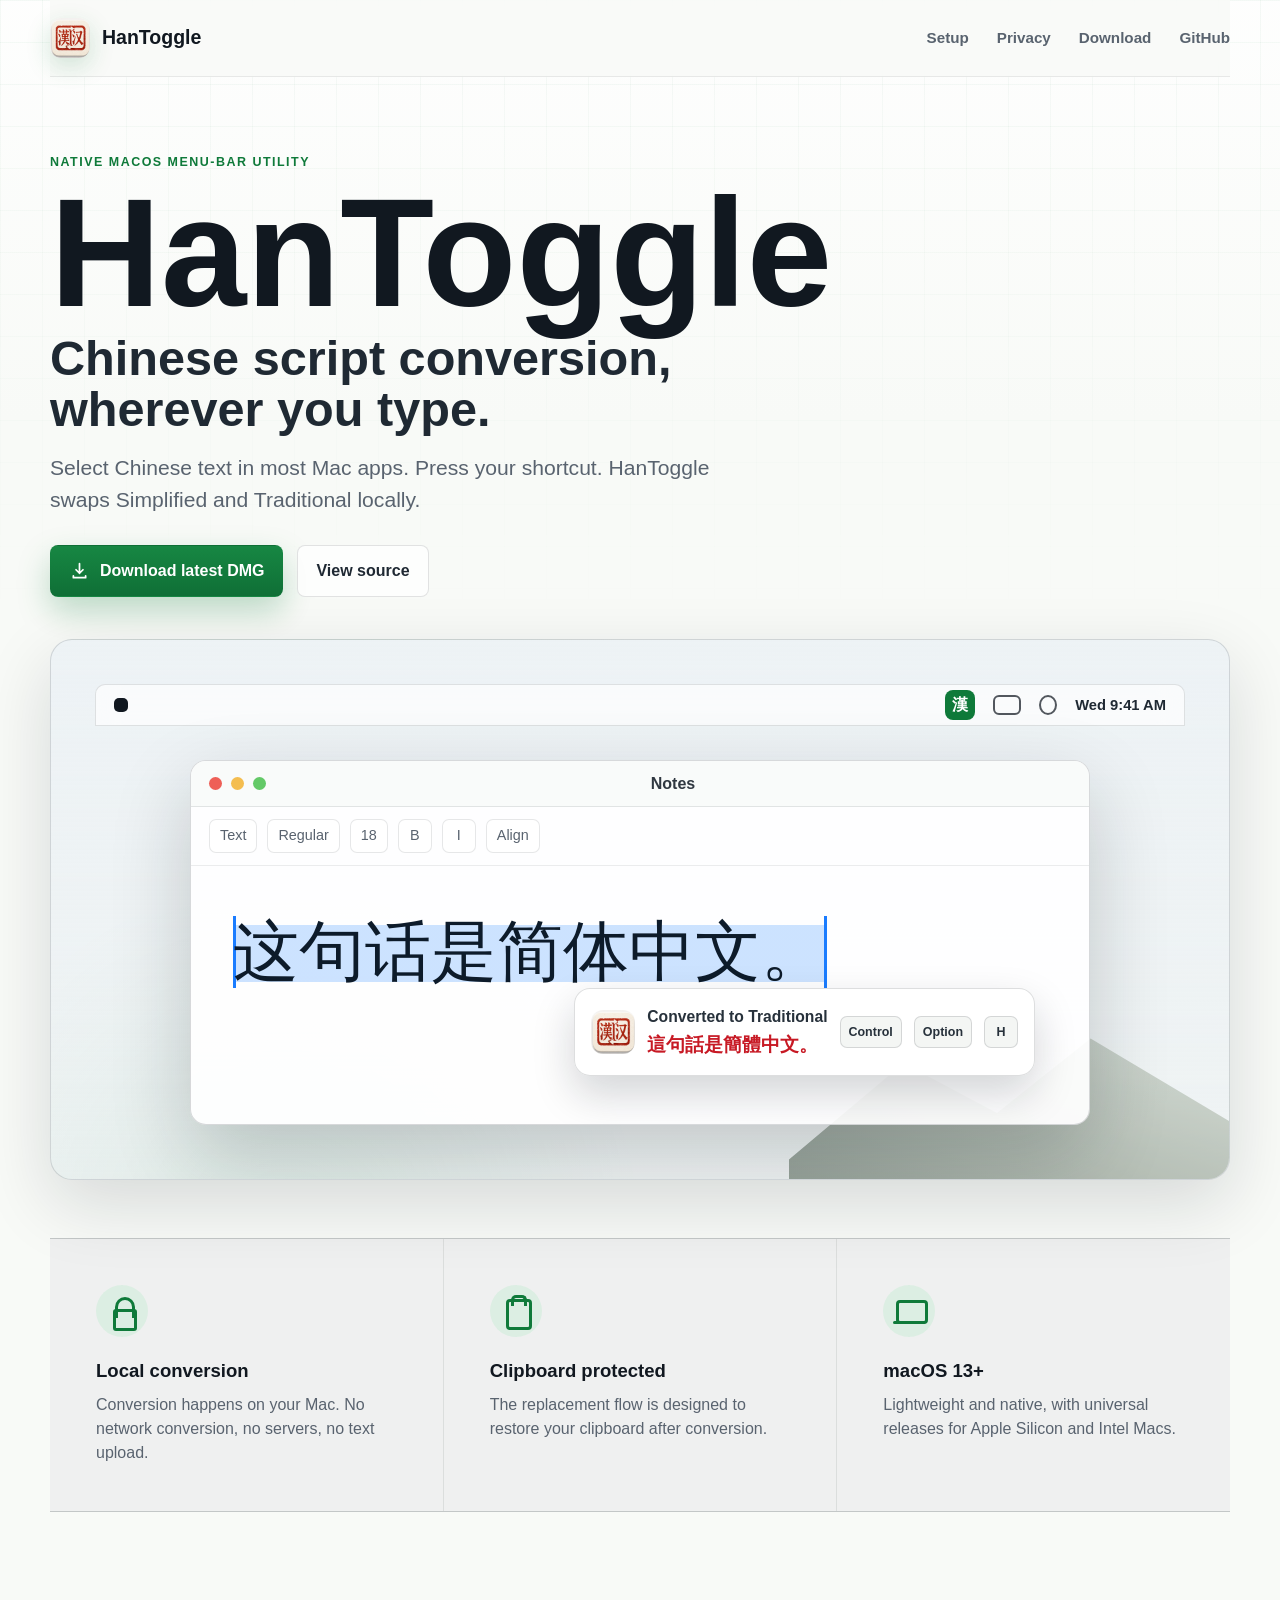
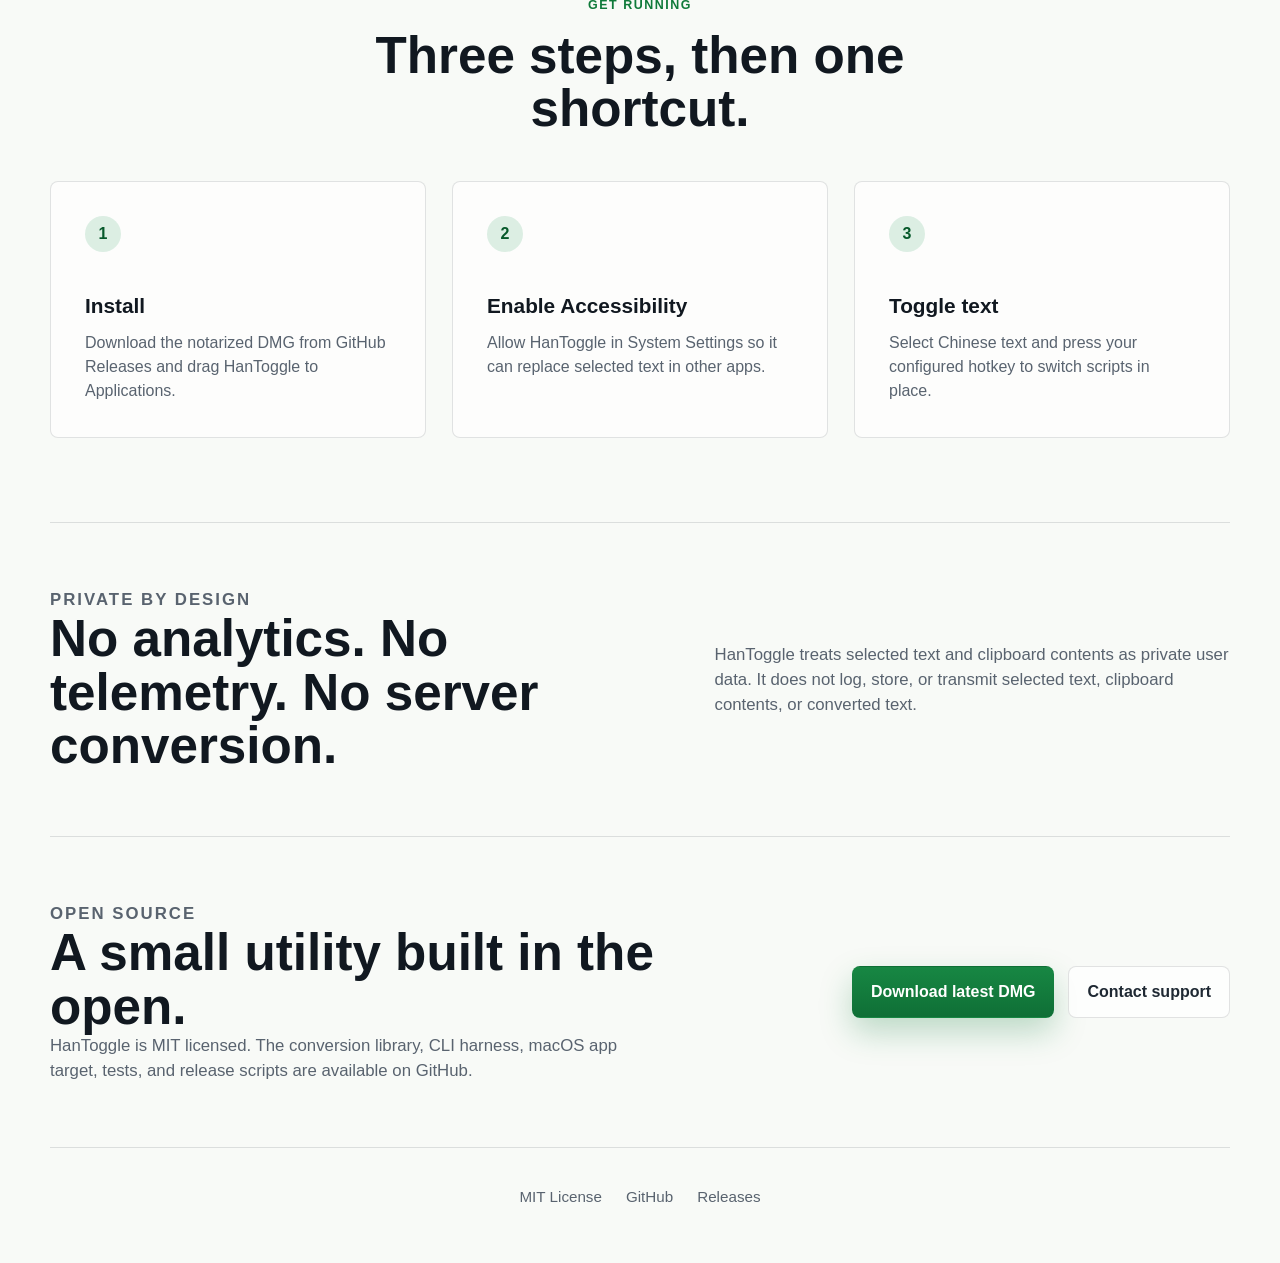
==== docs/index.html @ 2540a1e2 "docs: add public website" ====
<!doctype html>
<html lang="en">
  <head>
    <meta charset="utf-8">
    <meta name="viewport" content="width=device-width, initial-scale=1">
    <title>HanToggle - Chinese script conversion for macOS</title>
    <meta
      name="description"
      content="HanToggle is a lightweight macOS menu-bar utility for toggling selected Chinese text between Simplified and Traditional with a global hotkey."
    >
    <meta name="theme-color" content="#f8faf7">
    <meta property="og:title" content="HanToggle">
    <meta
      property="og:description"
      content="Select Chinese text in most Mac apps. Press one hotkey. Convert between Simplified and Traditional locally."
    >
    <meta property="og:type" content="website">
    <link rel="icon" href="assets/hantoggle-app-icon.png">
    <link rel="apple-touch-icon" href="assets/hantoggle-app-icon.png">
    <link rel="stylesheet" href="assets/site.css">
  </head>
  <body>
    <a class="skip-link" href="#main">Skip to content</a>

    <header class="site-header" aria-label="Primary navigation">
      <a class="brand" href="#top" aria-label="HanToggle home">
        <img src="assets/hantoggle-app-icon.png" alt="" width="40" height="40">
        <span>HanToggle</span>
      </a>
      <nav class="nav-links" aria-label="Site links">
        <a href="#setup">Setup</a>
        <a href="#privacy">Privacy</a>
        <a href="https://github.com/minorole/HanToggle/releases">Download</a>
        <a href="https://github.com/minorole/HanToggle">GitHub</a>
      </nav>
    </header>

    <main id="main">
      <section class="hero" id="top" aria-labelledby="hero-title">
        <div class="hero-copy">
          <p class="eyebrow">Native macOS menu-bar utility</p>
          <h1 id="hero-title">HanToggle</h1>
          <p class="lede">Chinese script conversion, wherever you type.</p>
          <p class="hero-text">
            Select Chinese text in most Mac apps. Press your shortcut. HanToggle swaps
            Simplified and Traditional locally.
          </p>
          <div class="actions" aria-label="Primary actions">
            <a class="button button-primary" href="https://github.com/minorole/HanToggle/releases">
              <span class="button-icon" aria-hidden="true">
                <svg viewBox="0 0 24 24" focusable="false">
                  <path d="M12 3v11m0 0 4-4m-4 4-4-4M5 17v2h14v-2"></path>
                </svg>
              </span>
              Download latest DMG
            </a>
            <a class="button button-secondary" href="https://github.com/minorole/HanToggle">
              View source
            </a>
          </div>
        </div>

        <div class="workflow-stage" aria-label="HanToggle workflow preview">
          <div class="mac-menu-bar" aria-hidden="true">
            <span class="apple-dot"></span>
            <span class="menu-spacer"></span>
            <span class="menu-icon app-glyph">漢</span>
            <span class="menu-icon"></span>
            <span class="menu-icon small"></span>
            <span class="menu-time">Wed 9:41 AM</span>
          </div>

          <div class="editor-window">
            <div class="window-chrome" aria-hidden="true">
              <span class="traffic red"></span>
              <span class="traffic yellow"></span>
              <span class="traffic green"></span>
              <span class="window-title">Notes</span>
            </div>
            <div class="toolbar" aria-hidden="true">
              <span>Text</span>
              <span>Regular</span>
              <span>18</span>
              <span class="toolbar-pill">B</span>
              <span class="toolbar-pill">I</span>
              <span class="toolbar-pill">Align</span>
            </div>
            <div class="document">
              <p class="selected-text"><span>这句话是简体中文。</span></p>
              <div class="conversion-popover" role="img" aria-label="Converted to Traditional Chinese">
                <img src="assets/hantoggle-app-icon.png" alt="" width="44" height="44">
                <div>
                  <p>Converted to Traditional</p>
                  <strong>這句話是簡體中文。</strong>
                </div>
                <kbd>Control</kbd><kbd>Option</kbd><kbd>H</kbd>
              </div>
            </div>
          </div>
        </div>
      </section>

      <section class="proof-strip" aria-label="Key benefits">
        <article>
          <span class="proof-icon lock" aria-hidden="true"></span>
          <h2>Local conversion</h2>
          <p>Conversion happens on your Mac. No network conversion, no servers, no text upload.</p>
        </article>
        <article>
          <span class="proof-icon clipboard" aria-hidden="true"></span>
          <h2>Clipboard protected</h2>
          <p>The replacement flow is designed to restore your clipboard after conversion.</p>
        </article>
        <article>
          <span class="proof-icon laptop" aria-hidden="true"></span>
          <h2>macOS 13+</h2>
          <p>Lightweight and native, with universal releases for Apple Silicon and Intel Macs.</p>
        </article>
      </section>

      <section class="setup-section" id="setup" aria-labelledby="setup-title">
        <div class="section-heading">
          <p class="eyebrow">Get running</p>
          <h2 id="setup-title">Three steps, then one shortcut.</h2>
        </div>
        <div class="setup-steps">
          <article>
            <span class="step-number">1</span>
            <h3>Install</h3>
            <p>Download the notarized DMG from GitHub Releases and drag HanToggle to Applications.</p>
          </article>
          <article>
            <span class="step-number">2</span>
            <h3>Enable Accessibility</h3>
            <p>Allow HanToggle in System Settings so it can replace selected text in other apps.</p>
          </article>
          <article>
            <span class="step-number">3</span>
            <h3>Toggle text</h3>
            <p>Select Chinese text and press your configured hotkey to switch scripts in place.</p>
          </article>
        </div>
      </section>

      <section class="privacy-section" id="privacy" aria-labelledby="privacy-title">
        <div>
          <p class="eyebrow">Private by design</p>
          <h2 id="privacy-title">No analytics. No telemetry. No server conversion.</h2>
        </div>
        <p>
          HanToggle treats selected text and clipboard contents as private user data. It does not log,
          store, or transmit selected text, clipboard contents, or converted text.
        </p>
      </section>

      <section class="download-section" aria-labelledby="download-title">
        <div>
          <p class="eyebrow">Open source</p>
          <h2 id="download-title">A small utility built in the open.</h2>
          <p>
            HanToggle is MIT licensed. The conversion library, CLI harness, macOS app target,
            tests, and release scripts are available on GitHub.
          </p>
        </div>
        <div class="download-actions">
          <a class="button button-primary" href="https://github.com/minorole/HanToggle/releases">
            Download latest DMG
          </a>
          <a class="button button-secondary" href="mailto:hi@minor-role.com">Contact support</a>
        </div>
      </section>
    </main>

    <footer class="site-footer">
      <span>MIT License</span>
      <a href="https://github.com/minorole/HanToggle">GitHub</a>
      <a href="https://github.com/minorole/HanToggle/releases">Releases</a>
    </footer>
  </body>
</html>
---- docs/assets/site.css ----
:root {
  color-scheme: light;
  --page: #f8faf7;
  --surface: #ffffff;
  --surface-soft: #edf3ee;
  --ink: #111820;
  --muted: #59636f;
  --faint: #d9e2dc;
  --green: #0f7a3a;
  --green-deep: #07592b;
  --green-soft: #dceee3;
  --red: #c71924;
  --blue-selection: #1a7cff;
  --shadow: 0 24px 70px rgba(17, 24, 32, 0.14);
  --line: rgba(17, 24, 32, 0.12);
  --radius-large: 22px;
  --radius: 8px;
  --max: 1180px;
}

* {
  box-sizing: border-box;
}

html {
  scroll-behavior: smooth;
}

body {
  min-width: 320px;
  margin: 0;
  background:
    linear-gradient(180deg, rgba(255, 255, 255, 0.82), rgba(248, 250, 247, 0.96) 420px),
    var(--page);
  color: var(--ink);
  font-family: "Avenir Next", "Helvetica Neue", Helvetica, sans-serif;
  line-height: 1.5;
  letter-spacing: 0;
}

body::before {
  position: fixed;
  inset: 0;
  z-index: -1;
  pointer-events: none;
  content: "";
  background-image:
    linear-gradient(rgba(15, 122, 58, 0.045) 1px, transparent 1px),
    linear-gradient(90deg, rgba(15, 122, 58, 0.04) 1px, transparent 1px);
  background-size: 42px 42px;
  mask-image: linear-gradient(180deg, black, transparent 70%);
}

img,
svg {
  display: block;
}

a {
  color: inherit;
  text-decoration: none;
}

a:hover {
  color: var(--green);
}

.skip-link {
  position: absolute;
  top: 12px;
  left: 12px;
  z-index: 20;
  transform: translateY(-160%);
  padding: 10px 14px;
  border-radius: var(--radius);
  background: var(--ink);
  color: white;
  font-weight: 700;
}

.skip-link:focus {
  transform: translateY(0);
}

.site-header {
  position: sticky;
  top: 0;
  z-index: 10;
  display: flex;
  align-items: center;
  justify-content: space-between;
  width: min(var(--max), calc(100% - 48px));
  margin: 0 auto;
  padding: 18px 0;
  background: rgba(248, 250, 247, 0.84);
  border-bottom: 1px solid rgba(17, 24, 32, 0.08);
  backdrop-filter: blur(18px);
}

.brand,
.nav-links,
.actions,
.download-actions {
  display: flex;
  align-items: center;
}

.brand {
  gap: 12px;
  font-size: 1.22rem;
  font-weight: 800;
}

.brand img {
  width: 40px;
  height: 40px;
  border-radius: 11px;
  box-shadow: 0 8px 24px rgba(15, 122, 58, 0.18);
}

.nav-links {
  gap: 28px;
  color: var(--muted);
  font-size: 0.95rem;
  font-weight: 650;
}

.hero,
.proof-strip,
.setup-section,
.privacy-section,
.download-section,
.site-footer {
  width: min(var(--max), calc(100% - 48px));
  margin: 0 auto;
}

.hero {
  display: grid;
  gap: 42px;
  padding: 76px 0 58px;
}

.hero-copy {
  max-width: 840px;
}

.eyebrow {
  margin: 0 0 14px;
  color: var(--green);
  font-size: 0.78rem;
  font-weight: 800;
  letter-spacing: 0.12em;
  text-transform: uppercase;
}

h1,
h2,
h3,
p {
  margin-top: 0;
}

h1 {
  max-width: 10ch;
  margin-bottom: 12px;
  font-size: clamp(4.4rem, 12vw, 9.6rem);
  line-height: 0.88;
  font-weight: 900;
  letter-spacing: 0;
}

.lede {
  max-width: 880px;
  margin-bottom: 16px;
  color: #1f2933;
  font-size: clamp(1.65rem, 3.8vw, 3.1rem);
  line-height: 1.06;
  font-weight: 800;
}

.hero-text {
  max-width: 680px;
  margin-bottom: 30px;
  color: var(--muted);
  font-size: clamp(1.05rem, 1.9vw, 1.32rem);
}

.actions {
  flex-wrap: wrap;
  gap: 14px;
}

.button {
  min-height: 52px;
  padding: 0 18px;
  border: 1px solid transparent;
  border-radius: var(--radius);
  font-weight: 800;
  display: inline-flex;
  align-items: center;
  justify-content: center;
  gap: 10px;
  transition: transform 160ms ease, box-shadow 160ms ease, border-color 160ms ease;
}

.button:hover {
  transform: translateY(-1px);
}

.button-primary {
  background: linear-gradient(180deg, #178743, #0f6f36);
  color: white;
  box-shadow: 0 14px 32px rgba(15, 122, 58, 0.26);
}

.button-primary:hover {
  color: white;
  box-shadow: 0 18px 40px rgba(15, 122, 58, 0.32);
}

.button-secondary {
  border-color: var(--line);
  background: rgba(255, 255, 255, 0.74);
  color: #1f2933;
}

.button-icon svg {
  width: 21px;
  height: 21px;
  stroke: currentColor;
  stroke-width: 2;
  fill: none;
  stroke-linecap: round;
  stroke-linejoin: round;
}

.workflow-stage {
  position: relative;
  overflow: hidden;
  min-height: 510px;
  padding: 44px;
  border: 1px solid rgba(17, 24, 32, 0.14);
  border-radius: var(--radius-large);
  background:
    linear-gradient(180deg, rgba(238, 243, 246, 0.88), rgba(248, 250, 247, 0.42)),
    radial-gradient(circle at 20% 110%, rgba(15, 122, 58, 0.14), transparent 32%),
    #e8eef1;
  box-shadow: var(--shadow);
}

.workflow-stage::after {
  position: absolute;
  right: -80px;
  bottom: -120px;
  width: 520px;
  height: 310px;
  content: "";
  background:
    linear-gradient(140deg, rgba(38, 66, 58, 0.18), transparent 58%),
    linear-gradient(18deg, #5b695f, #9ea99c 48%, #dee5dd);
  clip-path: polygon(0 55%, 22% 24%, 40% 40%, 58% 16%, 100% 58%, 100% 100%, 0 100%);
  opacity: 0.72;
}

.mac-menu-bar {
  position: relative;
  z-index: 1;
  display: flex;
  align-items: center;
  gap: 18px;
  height: 42px;
  padding: 0 18px;
  border: 1px solid rgba(17, 24, 32, 0.12);
  border-radius: 10px 10px 0 0;
  background: rgba(255, 255, 255, 0.68);
  backdrop-filter: blur(12px);
}

.apple-dot {
  width: 14px;
  height: 14px;
  border-radius: 5px;
  background: #111820;
}

.menu-spacer {
  flex: 1;
}

.menu-icon {
  width: 28px;
  height: 20px;
  border: 2px solid rgba(17, 24, 32, 0.72);
  border-radius: 6px;
}

.menu-icon.small {
  width: 18px;
  border-radius: 50%;
}

.app-glyph {
  display: grid;
  place-items: center;
  width: 30px;
  height: 30px;
  border: 0;
  border-radius: 8px;
  background: var(--green);
  color: white;
  font-family: "Songti SC", "PingFang TC", serif;
  font-size: 1rem;
  font-weight: 900;
}

.menu-time {
  color: #1f2933;
  font-size: 0.92rem;
  font-weight: 700;
}

.editor-window {
  position: relative;
  z-index: 2;
  width: min(88%, 900px);
  min-height: 360px;
  margin: 34px auto 10px;
  overflow: hidden;
  border: 1px solid rgba(17, 24, 32, 0.16);
  border-radius: 16px;
  background: rgba(255, 255, 255, 0.92);
  box-shadow: 0 30px 80px rgba(17, 24, 32, 0.2);
}

.window-chrome,
.toolbar {
  display: flex;
  align-items: center;
}

.window-chrome {
  gap: 9px;
  height: 46px;
  padding: 0 18px;
  border-bottom: 1px solid rgba(17, 24, 32, 0.1);
  background: rgba(249, 251, 250, 0.88);
}

.traffic {
  width: 13px;
  height: 13px;
  border-radius: 50%;
}

.red {
  background: #ee5f57;
}

.yellow {
  background: #f4bd4f;
}

.green {
  background: #63c967;
}

.window-title {
  margin-left: auto;
  margin-right: auto;
  color: #303841;
  font-weight: 750;
}

.toolbar {
  gap: 10px;
  padding: 12px 18px;
  border-bottom: 1px solid rgba(17, 24, 32, 0.08);
  color: var(--muted);
  font-size: 0.9rem;
}

.toolbar span {
  padding: 5px 10px;
  border: 1px solid rgba(17, 24, 32, 0.1);
  border-radius: 7px;
  background: rgba(255, 255, 255, 0.75);
}

.toolbar .toolbar-pill {
  min-width: 34px;
  text-align: center;
}

.document {
  position: relative;
  min-height: 258px;
  padding: 50px 42px 58px;
  font-family: "Songti SC", "PingFang SC", "PingFang TC", serif;
}

.selected-text {
  display: inline-block;
  margin: 0;
  color: #0d1b2a;
  font-size: clamp(2rem, 5.2vw, 4.1rem);
  line-height: 1.1;
}

.selected-text span {
  background: linear-gradient(transparent 12%, rgba(26, 124, 255, 0.22) 12%, rgba(26, 124, 255, 0.22) 92%, transparent 92%);
  box-shadow: inset 3px 0 0 var(--blue-selection), inset -3px 0 0 var(--blue-selection);
}

.conversion-popover {
  position: absolute;
  right: 54px;
  bottom: 48px;
  display: grid;
  grid-template-columns: auto 1fr auto auto auto;
  align-items: center;
  gap: 12px;
  max-width: calc(100% - 88px);
  padding: 16px;
  border: 1px solid rgba(17, 24, 32, 0.14);
  border-radius: 16px;
  background: rgba(255, 255, 255, 0.92);
  box-shadow: 0 18px 42px rgba(17, 24, 32, 0.18);
  font-family: "Avenir Next", "Helvetica Neue", Helvetica, sans-serif;
}

.conversion-popover img {
  border-radius: 12px;
}

.conversion-popover p {
  margin-bottom: 2px;
  color: #27313b;
  font-size: 0.98rem;
  font-weight: 700;
}

.conversion-popover strong {
  color: var(--red);
  font-family: "Songti SC", "PingFang TC", serif;
  font-size: 1.18rem;
  font-weight: 900;
}

kbd {
  min-width: 34px;
  padding: 6px 8px;
  border: 1px solid rgba(17, 24, 32, 0.14);
  border-radius: 7px;
  background: #f4f6f4;
  color: #27313b;
  font-family: inherit;
  font-size: 0.78rem;
  font-weight: 800;
  text-align: center;
}

.proof-strip {
  display: grid;
  grid-template-columns: repeat(3, minmax(0, 1fr));
  gap: 1px;
  overflow: hidden;
  border-top: 1px solid var(--line);
  border-bottom: 1px solid var(--line);
  background: var(--line);
}

.proof-strip article {
  padding: 46px;
  background: rgba(255, 255, 255, 0.54);
}

.proof-icon {
  position: relative;
  display: block;
  width: 52px;
  height: 52px;
  margin-bottom: 20px;
  border-radius: 50%;
  background: var(--green-soft);
}

.proof-icon::before,
.proof-icon::after {
  position: absolute;
  content: "";
}

.proof-icon.lock::before {
  left: 17px;
  top: 24px;
  width: 18px;
  height: 16px;
  border: 3px solid var(--green);
  border-radius: 3px;
}

.proof-icon.lock::after {
  left: 19px;
  top: 12px;
  width: 14px;
  height: 18px;
  border: 3px solid var(--green);
  border-bottom: 0;
  border-radius: 12px 12px 0 0;
}

.proof-icon.clipboard::before {
  left: 16px;
  top: 14px;
  width: 20px;
  height: 25px;
  border: 3px solid var(--green);
  border-radius: 4px;
}

.proof-icon.clipboard::after {
  left: 21px;
  top: 10px;
  width: 10px;
  height: 8px;
  border: 3px solid var(--green);
  border-bottom: 0;
  border-radius: 5px 5px 0 0;
}

.proof-icon.laptop::before {
  left: 13px;
  top: 15px;
  width: 26px;
  height: 18px;
  border: 3px solid var(--green);
  border-radius: 4px;
}

.proof-icon.laptop::after {
  left: 10px;
  top: 36px;
  width: 32px;
  height: 3px;
  background: var(--green);
  border-radius: 999px;
}

.proof-strip h2 {
  margin-bottom: 8px;
  font-size: 1.16rem;
}

.proof-strip p {
  margin-bottom: 0;
  color: var(--muted);
}

.setup-section {
  padding: 84px 0;
}

.section-heading {
  max-width: 620px;
  margin: 0 auto 46px;
  text-align: center;
}

.section-heading h2,
.privacy-section h2,
.download-section h2 {
  margin-bottom: 0;
  font-size: clamp(2rem, 4vw, 3.4rem);
  line-height: 1.04;
  letter-spacing: 0;
}

.setup-steps {
  display: grid;
  grid-template-columns: repeat(3, minmax(0, 1fr));
  gap: 26px;
}

.setup-steps article {
  min-height: 250px;
  padding: 34px;
  border: 1px solid var(--line);
  border-radius: var(--radius);
  background: rgba(255, 255, 255, 0.64);
}

.step-number {
  display: grid;
  place-items: center;
  width: 36px;
  height: 36px;
  margin-bottom: 38px;
  border-radius: 50%;
  background: var(--green-soft);
  color: var(--green-deep);
  font-weight: 900;
}

.setup-steps h3 {
  margin-bottom: 10px;
  font-size: 1.3rem;
}

.setup-steps p {
  margin-bottom: 0;
  color: var(--muted);
}

.privacy-section,
.download-section {
  display: grid;
  grid-template-columns: minmax(0, 0.9fr) minmax(280px, 0.75fr);
  gap: 46px;
  align-items: center;
  padding: 64px 0;
  border-top: 1px solid var(--line);
}

.privacy-section p,
.download-section p {
  margin-bottom: 0;
  color: var(--muted);
  font-size: 1.05rem;
}

.download-actions {
  justify-content: flex-end;
  flex-wrap: wrap;
  gap: 14px;
}

.site-footer {
  display: flex;
  align-items: center;
  justify-content: center;
  gap: 24px;
  padding: 38px 0 54px;
  border-top: 1px solid var(--line);
  color: var(--muted);
  font-size: 0.95rem;
}

@media (max-width: 920px) {
  .nav-links {
    gap: 16px;
  }

  .workflow-stage {
    padding: 28px;
  }

  .editor-window {
    width: 100%;
  }

  .proof-strip,
  .setup-steps,
  .privacy-section,
  .download-section {
    grid-template-columns: 1fr;
  }

  .proof-strip article {
    padding: 34px;
  }

  .privacy-section,
  .download-section {
    gap: 24px;
  }

  .download-actions {
    justify-content: flex-start;
  }
}

@media (max-width: 680px) {
  .site-header,
  .hero,
  .proof-strip,
  .setup-section,
  .privacy-section,
  .download-section,
  .site-footer {
    width: min(var(--max), calc(100% - 28px));
  }

  .site-header {
    position: static;
    align-items: flex-start;
    gap: 16px;
  }

  .nav-links {
    display: grid;
    grid-template-columns: repeat(2, auto);
    justify-content: end;
    row-gap: 8px;
    font-size: 0.88rem;
  }

  .hero {
    gap: 32px;
    padding: 42px 0 38px;
  }

  h1 {
    font-size: clamp(3.2rem, 16vw, 4.35rem);
  }

  .button {
    width: 100%;
  }

  .workflow-stage {
    min-height: auto;
    padding: 14px;
    border-radius: 16px;
  }

  .mac-menu-bar {
    gap: 9px;
    height: 36px;
    padding: 0 10px;
  }

  .menu-time {
    display: none;
  }

  .menu-icon {
    width: 22px;
    height: 17px;
  }

  .app-glyph {
    width: 28px;
    height: 28px;
  }

  .editor-window {
    margin-top: 18px;
    min-height: 330px;
    border-radius: 12px;
  }

  .toolbar {
    overflow: hidden;
    white-space: nowrap;
  }

  .toolbar span:nth-child(n+4) {
    display: none;
  }

  .document {
    min-height: 240px;
    padding: 34px 20px 124px;
  }

  .selected-text {
    font-size: clamp(1.55rem, 7.8vw, 2.4rem);
  }

  .conversion-popover {
    right: 16px;
    bottom: 20px;
    left: 16px;
    grid-template-columns: auto 1fr;
    max-width: none;
  }

  .conversion-popover kbd {
    display: none;
  }

  .proof-strip article,
  .setup-steps article {
    padding: 28px;
  }

  .setup-section {
    padding: 56px 0;
  }

  .privacy-section,
  .download-section {
    padding: 46px 0;
  }

  .site-footer {
    flex-wrap: wrap;
    justify-content: flex-start;
  }
}

@media (prefers-reduced-motion: reduce) {
  *,
  *::before,
  *::after {
    scroll-behavior: auto !important;
    transition: none !important;
  }
}
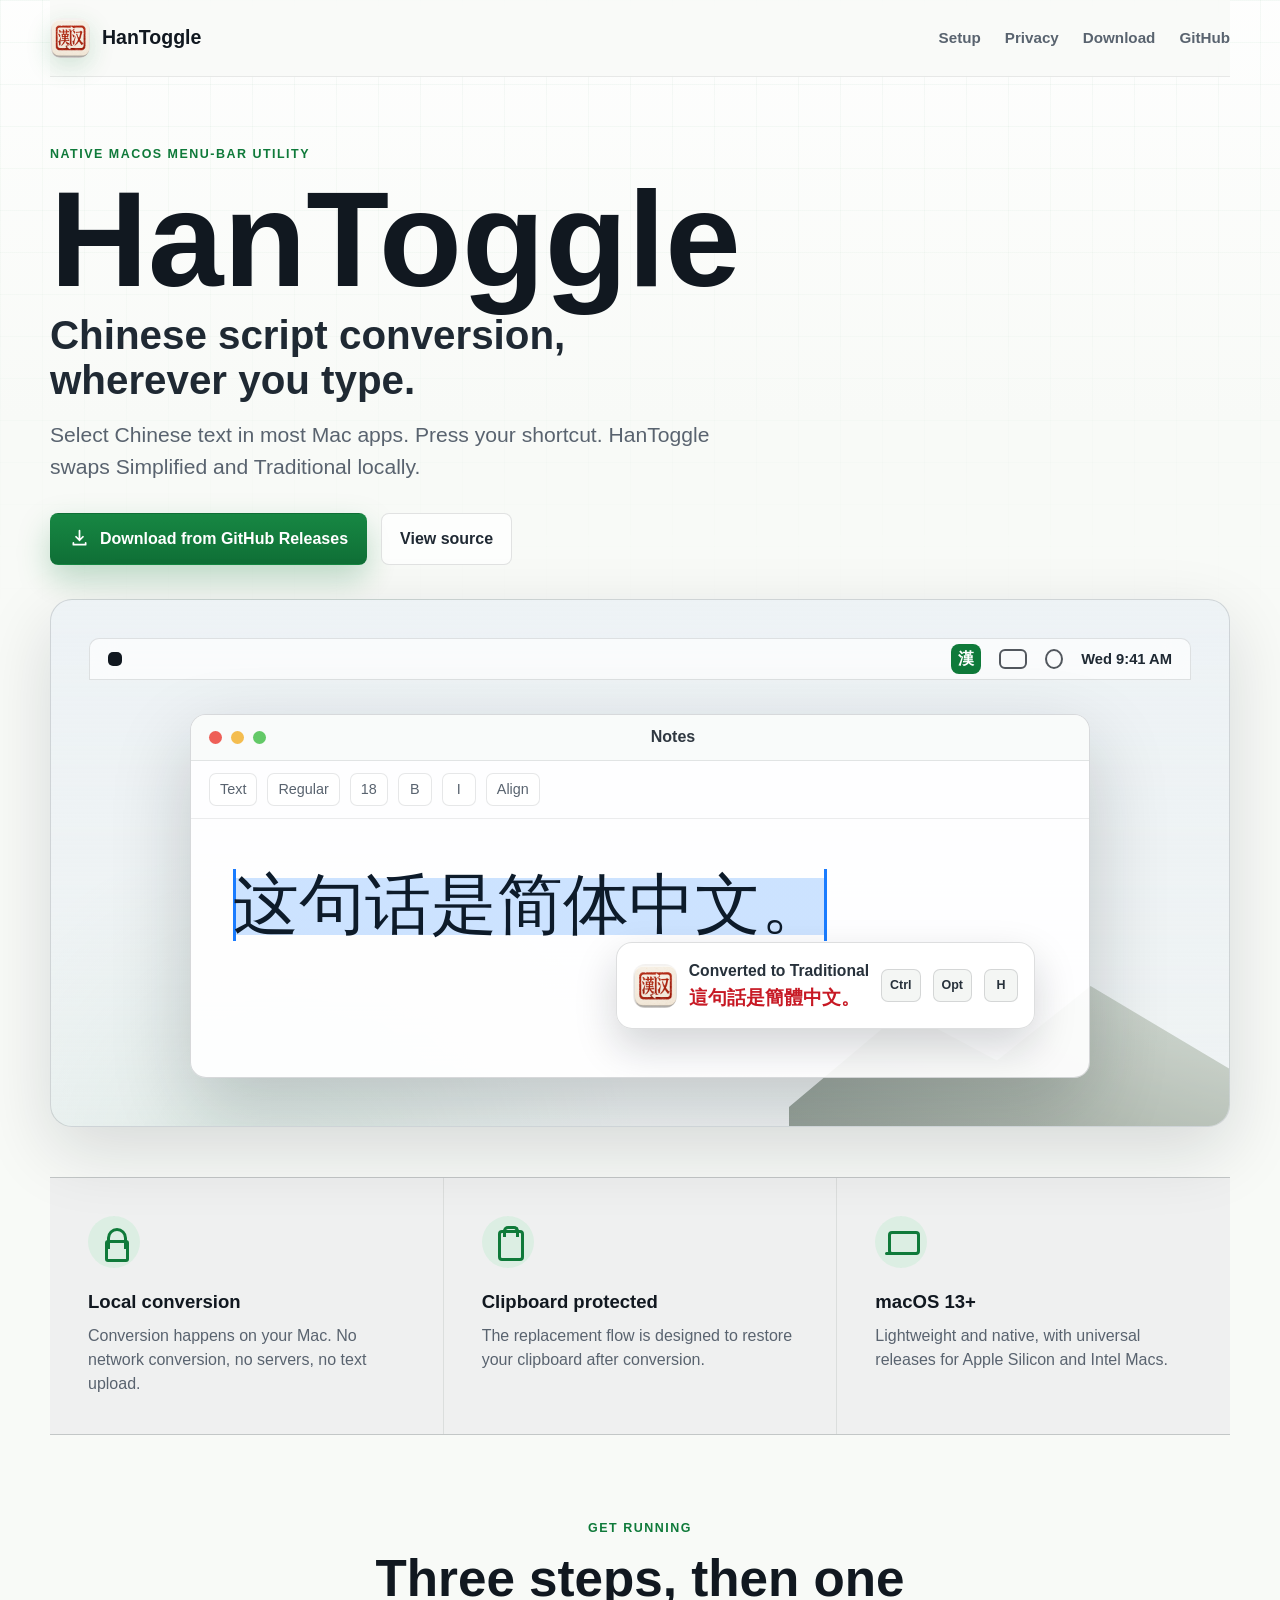
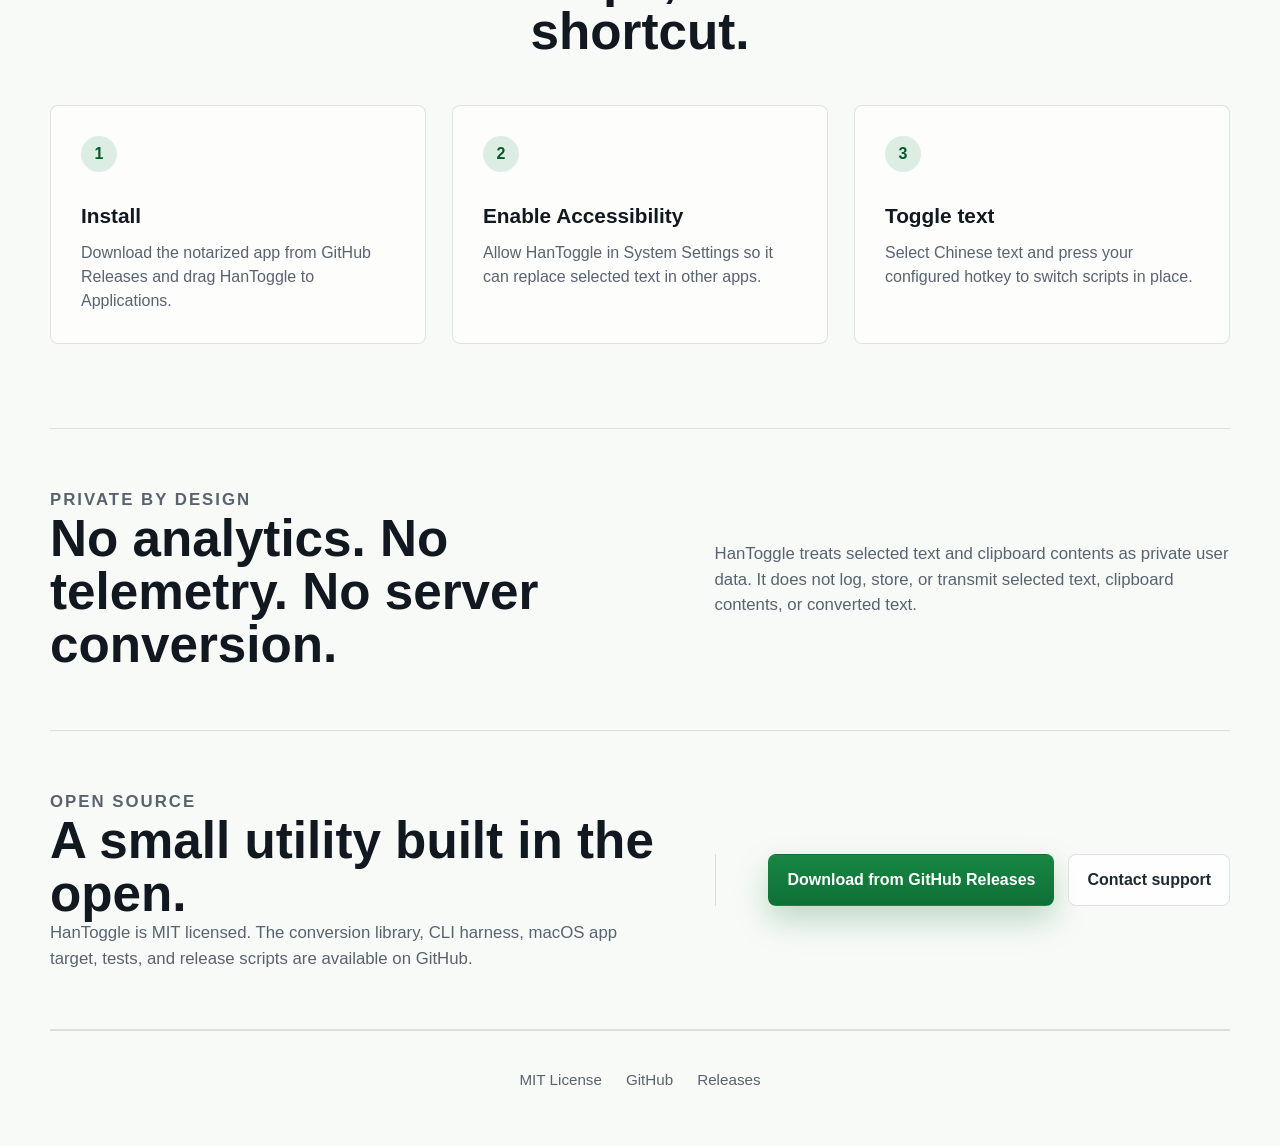
==== commit f8e80d8d: "docs: refine website responsive layout" ====
--- a/docs/index.html
+++ b/docs/index.html
@@ -52,7 +52,7 @@
                   <path d="M12 3v11m0 0 4-4m-4 4-4-4M5 17v2h14v-2"></path>
                 </svg>
               </span>
-              Download latest DMG
+              Download from GitHub Releases
             </a>
             <a class="button button-secondary" href="https://github.com/minorole/HanToggle">
               View source
@@ -93,7 +93,7 @@
                   <p>Converted to Traditional</p>
                   <strong>這句話是簡體中文。</strong>
                 </div>
-                <kbd>Control</kbd><kbd>Option</kbd><kbd>H</kbd>
+                <kbd>Ctrl</kbd><kbd>Opt</kbd><kbd>H</kbd>
               </div>
             </div>
           </div>
@@ -127,7 +127,7 @@
           <article>
             <span class="step-number">1</span>
             <h3>Install</h3>
-            <p>Download the notarized DMG from GitHub Releases and drag HanToggle to Applications.</p>
+            <p>Download the notarized app from GitHub Releases and drag HanToggle to Applications.</p>
           </article>
           <article>
             <span class="step-number">2</span>
@@ -164,7 +164,7 @@
         </div>
         <div class="download-actions">
           <a class="button button-primary" href="https://github.com/minorole/HanToggle/releases">
-            Download latest DMG
+            Download from GitHub Releases
           </a>
           <a class="button button-secondary" href="mailto:hi@minor-role.com">Contact support</a>
         </div>
--- a/docs/assets/site.css
+++ b/docs/assets/site.css
@@ -119,10 +119,11 @@
 }
 
 .nav-links {
-  gap: 28px;
+  gap: 24px;
   color: var(--muted);
   font-size: 0.95rem;
   font-weight: 650;
+  white-space: nowrap;
 }
 
 .hero,
@@ -137,12 +138,12 @@
 
 .hero {
   display: grid;
-  gap: 42px;
-  padding: 76px 0 58px;
+  gap: 34px;
+  padding: 68px 0 50px;
 }
 
 .hero-copy {
-  max-width: 840px;
+  max-width: 820px;
 }
 
 .eyebrow {
@@ -164,19 +165,20 @@
 h1 {
   max-width: 10ch;
   margin-bottom: 12px;
-  font-size: clamp(4.4rem, 12vw, 9.6rem);
-  line-height: 0.88;
-  font-weight: 900;
+  font-size: clamp(4rem, 10.6vw, 8.9rem);
+  line-height: 0.91;
+  font-weight: 850;
   letter-spacing: 0;
 }
 
 .lede {
-  max-width: 880px;
+  max-width: 760px;
   margin-bottom: 16px;
   color: #1f2933;
-  font-size: clamp(1.65rem, 3.8vw, 3.1rem);
-  line-height: 1.06;
-  font-weight: 800;
+  font-size: clamp(1.55rem, 3.15vw, 2.7rem);
+  line-height: 1.12;
+  font-weight: 760;
+  text-wrap: balance;
 }
 
 .hero-text {
@@ -238,8 +240,8 @@
 .workflow-stage {
   position: relative;
   overflow: hidden;
-  min-height: 510px;
-  padding: 44px;
+  min-height: 470px;
+  padding: 38px;
   border: 1px solid rgba(17, 24, 32, 0.14);
   border-radius: var(--radius-large);
   background:
@@ -324,7 +326,7 @@
   position: relative;
   z-index: 2;
   width: min(88%, 900px);
-  min-height: 360px;
+  min-height: 340px;
   margin: 34px auto 10px;
   overflow: hidden;
   border: 1px solid rgba(17, 24, 32, 0.16);
@@ -471,7 +473,7 @@
 }
 
 .proof-strip article {
-  padding: 46px;
+  padding: 38px;
   background: rgba(255, 255, 255, 0.54);
 }
 
@@ -583,8 +585,8 @@
 }
 
 .setup-steps article {
-  min-height: 250px;
-  padding: 34px;
+  min-height: 210px;
+  padding: 30px;
   border: 1px solid var(--line);
   border-radius: var(--radius);
   background: rgba(255, 255, 255, 0.64);
@@ -595,7 +597,7 @@
   place-items: center;
   width: 36px;
   height: 36px;
-  margin-bottom: 38px;
+  margin-bottom: 28px;
   border-radius: 50%;
   background: var(--green-soft);
   color: var(--green-deep);
@@ -618,8 +620,12 @@
   grid-template-columns: minmax(0, 0.9fr) minmax(280px, 0.75fr);
   gap: 46px;
   align-items: center;
-  padding: 64px 0;
+  padding: 58px 0;
   border-top: 1px solid var(--line);
+}
+
+.download-section {
+  border-bottom: 1px solid var(--line);
 }
 
 .privacy-section p,
@@ -630,6 +636,8 @@
 }
 
 .download-actions {
+  padding-left: 34px;
+  border-left: 1px solid var(--line);
   justify-content: flex-end;
   flex-wrap: wrap;
   gap: 14px;
@@ -647,27 +655,75 @@
 }
 
 @media (max-width: 920px) {
+  .site-header {
+    width: min(var(--max), calc(100% - 28px));
+  }
+
   .nav-links {
-    gap: 16px;
+    gap: 14px;
+    font-size: 0.88rem;
+  }
+
+  .hero {
+    gap: 28px;
+    padding: 52px 0 38px;
+  }
+
+  h1 {
+    font-size: clamp(3.8rem, 10.4vw, 6rem);
+  }
+
+  .lede {
+    max-width: 620px;
+    font-size: clamp(1.45rem, 3vw, 2.1rem);
   }
 
   .workflow-stage {
-    padding: 28px;
+    min-height: 410px;
+    padding: 24px;
   }
 
   .editor-window {
     width: 100%;
-  }
-
-  .proof-strip,
-  .setup-steps,
+    min-height: 310px;
+  }
+
   .privacy-section,
   .download-section {
     grid-template-columns: 1fr;
   }
 
   .proof-strip article {
-    padding: 34px;
+    padding: 26px;
+  }
+
+  .proof-icon {
+    width: 44px;
+    height: 44px;
+    margin-bottom: 16px;
+  }
+
+  .proof-icon.lock::before {
+    left: 14px;
+    top: 20px;
+  }
+
+  .proof-icon.lock::after {
+    left: 16px;
+    top: 9px;
+  }
+
+  .setup-steps {
+    gap: 14px;
+  }
+
+  .setup-steps article {
+    min-height: 188px;
+    padding: 24px;
+  }
+
+  .step-number {
+    margin-bottom: 18px;
   }
 
   .privacy-section,
@@ -676,6 +732,8 @@
   }
 
   .download-actions {
+    padding-left: 0;
+    border-left: 0;
     justify-content: flex-start;
   }
 }
@@ -693,29 +751,25 @@
 
   .site-header {
     position: static;
+    flex-direction: column;
     align-items: flex-start;
-    gap: 16px;
+    gap: 14px;
   }
 
   .nav-links {
-    display: grid;
-    grid-template-columns: repeat(2, auto);
-    justify-content: end;
-    row-gap: 8px;
-    font-size: 0.88rem;
+    width: 100%;
+    justify-content: space-between;
+    gap: 10px;
+    font-size: 0.84rem;
   }
 
   .hero {
-    gap: 32px;
-    padding: 42px 0 38px;
+    gap: 26px;
+    padding: 38px 0 32px;
   }
 
   h1 {
     font-size: clamp(3.2rem, 16vw, 4.35rem);
-  }
-
-  .button {
-    width: 100%;
   }
 
   .workflow-stage {
@@ -760,17 +814,53 @@
   }
 
   .document {
-    min-height: 240px;
-    padding: 34px 20px 124px;
+    min-height: 226px;
+    padding: 30px 20px 112px;
   }
 
   .selected-text {
     font-size: clamp(1.55rem, 7.8vw, 2.4rem);
   }
 
+  .proof-strip article,
+  .setup-steps article {
+    padding: 24px;
+  }
+
+  .setup-section {
+    padding: 46px 0;
+  }
+
+  .privacy-section,
+  .download-section {
+    padding: 46px 0;
+  }
+
+  .site-footer {
+    flex-wrap: wrap;
+    justify-content: flex-start;
+  }
+}
+
+@media (max-width: 520px) {
+  .actions .button-primary {
+    width: 100%;
+  }
+
+  .actions .button-secondary {
+    min-height: auto;
+    padding: 8px 4px;
+    border-color: transparent;
+    background: transparent;
+  }
+
+  .download-actions .button {
+    width: 100%;
+  }
+
   .conversion-popover {
     right: 16px;
-    bottom: 20px;
+    bottom: 18px;
     left: 16px;
     grid-template-columns: auto 1fr;
     max-width: none;
@@ -779,24 +869,16 @@
   .conversion-popover kbd {
     display: none;
   }
-
-  .proof-strip article,
+}
+
+@media (max-width: 560px) {
+  .proof-strip,
+  .setup-steps {
+    grid-template-columns: 1fr;
+  }
+
   .setup-steps article {
-    padding: 28px;
-  }
-
-  .setup-section {
-    padding: 56px 0;
-  }
-
-  .privacy-section,
-  .download-section {
-    padding: 46px 0;
-  }
-
-  .site-footer {
-    flex-wrap: wrap;
-    justify-content: flex-start;
+    min-height: auto;
   }
 }
 
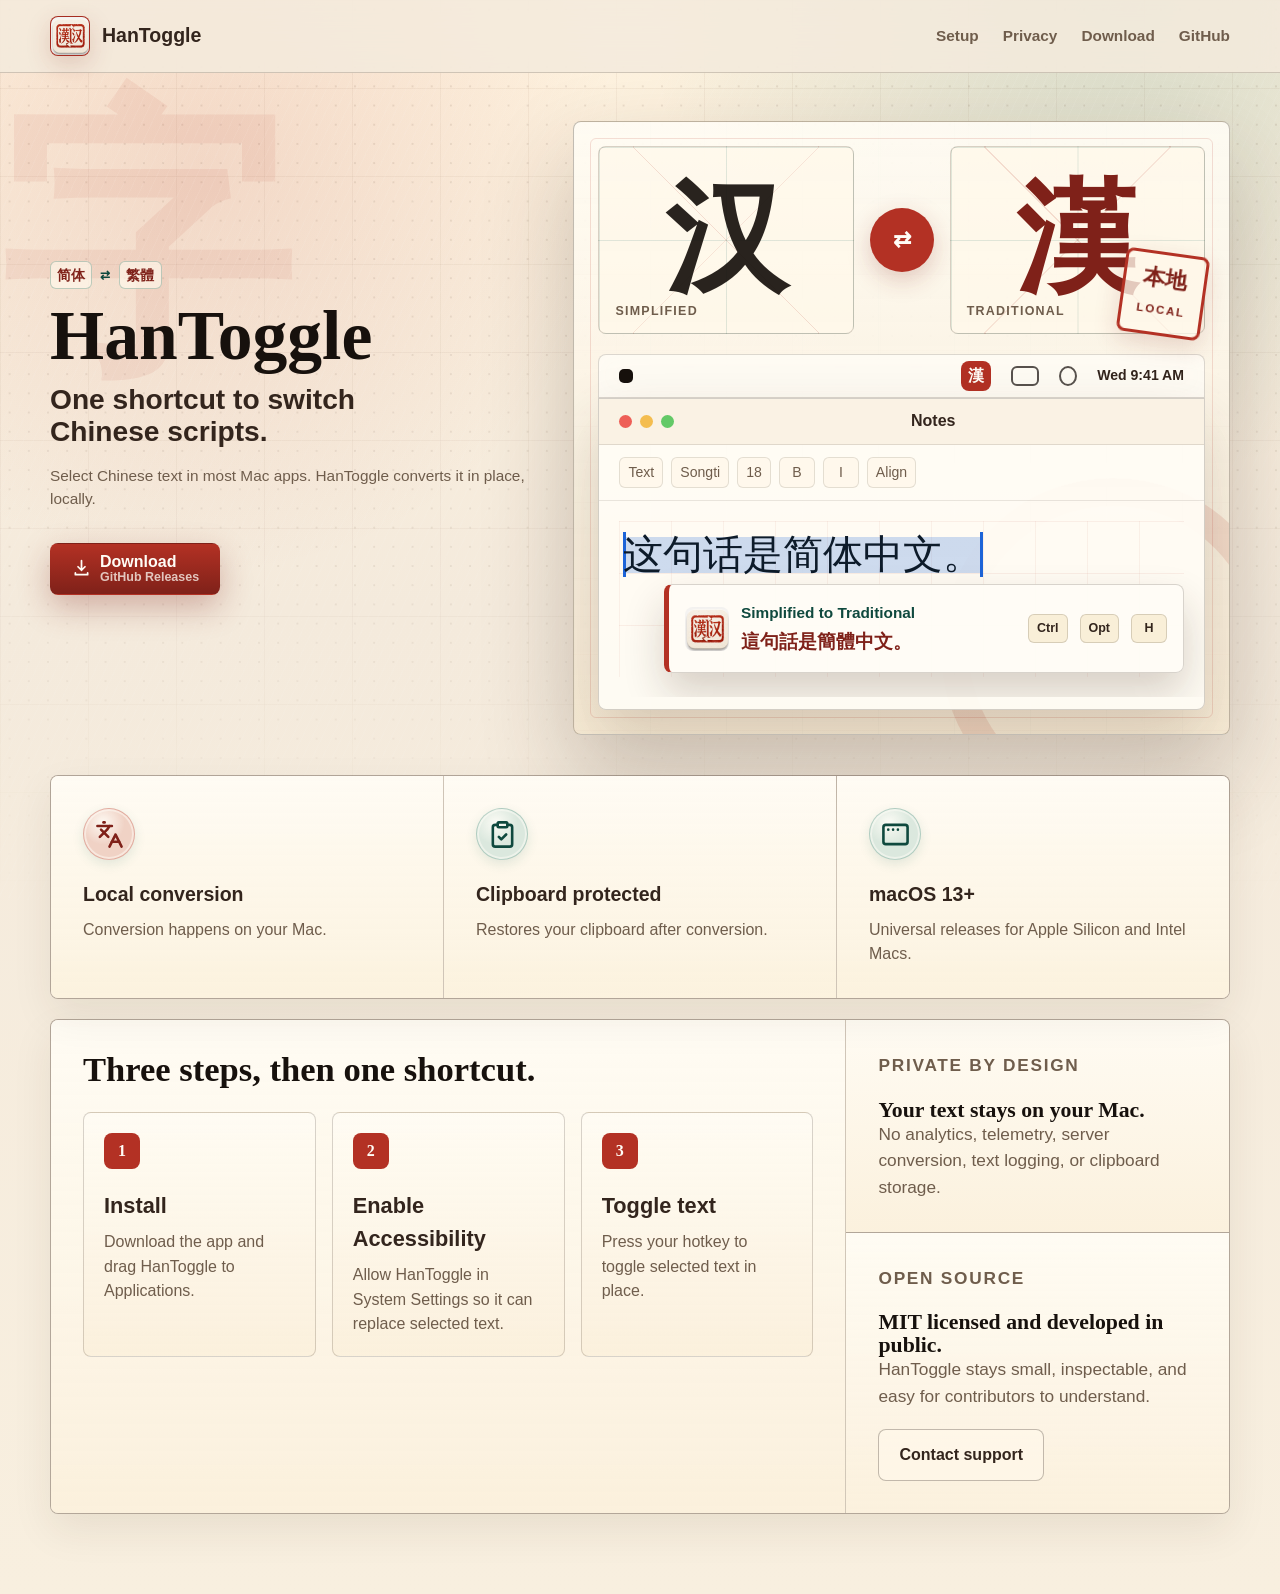
==== commit 705b8665: "Refine public website layout" ====
--- a/docs/index.html
+++ b/docs/index.html
@@ -8,7 +8,7 @@
       name="description"
       content="HanToggle is a lightweight macOS menu-bar utility for toggling selected Chinese text between Simplified and Traditional with a global hotkey."
     >
-    <meta name="theme-color" content="#f8faf7">
+    <meta name="theme-color" content="#f4eadc">
     <meta property="og:title" content="HanToggle">
     <meta
       property="og:description"
@@ -17,7 +17,7 @@
     <meta property="og:type" content="website">
     <link rel="icon" href="assets/hantoggle-app-icon.png">
     <link rel="apple-touch-icon" href="assets/hantoggle-app-icon.png">
-    <link rel="stylesheet" href="assets/site.css">
+    <link rel="stylesheet" href="assets/site.css?v=20260629-details-surface-1">
   </head>
   <body>
     <a class="skip-link" href="#main">Skip to content</a>
@@ -38,29 +38,48 @@
     <main id="main">
       <section class="hero" id="top" aria-labelledby="hero-title">
         <div class="hero-copy">
-          <p class="eyebrow">Native macOS menu-bar utility</p>
+          <p class="eyebrow">
+            <span lang="zh-Hans">简体</span>
+            <span aria-hidden="true">⇄</span>
+            <span lang="zh-Hant">繁體</span>
+          </p>
           <h1 id="hero-title">HanToggle</h1>
-          <p class="lede">Chinese script conversion, wherever you type.</p>
+          <p class="lede">One shortcut to switch Chinese scripts.</p>
           <p class="hero-text">
-            Select Chinese text in most Mac apps. Press your shortcut. HanToggle swaps
-            Simplified and Traditional locally.
+            Select Chinese text in most Mac apps. HanToggle converts it in place, locally.
           </p>
           <div class="actions" aria-label="Primary actions">
-            <a class="button button-primary" href="https://github.com/minorole/HanToggle/releases">
+            <a
+              class="button button-primary"
+              href="https://github.com/minorole/HanToggle/releases"
+              aria-label="Download HanToggle from GitHub Releases"
+            >
               <span class="button-icon" aria-hidden="true">
                 <svg viewBox="0 0 24 24" focusable="false">
                   <path d="M12 3v11m0 0 4-4m-4 4-4-4M5 17v2h14v-2"></path>
                 </svg>
               </span>
-              Download from GitHub Releases
+              <span class="button-copy">
+                <span class="button-label">Download</span>
+                <span class="button-note">GitHub Releases</span>
+              </span>
             </a>
-            <a class="button button-secondary" href="https://github.com/minorole/HanToggle">
-              View source
-            </a>
           </div>
         </div>
 
         <div class="workflow-stage" aria-label="HanToggle workflow preview">
+          <div class="specimen-band" aria-hidden="true">
+            <div class="glyph-card">
+              <span lang="zh-Hans">汉</span>
+              <small>Simplified</small>
+            </div>
+            <div class="specimen-switch">⇄</div>
+            <div class="glyph-card traditional">
+              <span lang="zh-Hant">漢</span>
+              <small>Traditional</small>
+            </div>
+          </div>
+
           <div class="mac-menu-bar" aria-hidden="true">
             <span class="apple-dot"></span>
             <span class="menu-spacer"></span>
@@ -79,102 +98,125 @@
             </div>
             <div class="toolbar" aria-hidden="true">
               <span>Text</span>
-              <span>Regular</span>
+              <span>Songti</span>
               <span>18</span>
               <span class="toolbar-pill">B</span>
               <span class="toolbar-pill">I</span>
               <span class="toolbar-pill">Align</span>
             </div>
             <div class="document">
+              <div class="paper-rules" aria-hidden="true"></div>
               <p class="selected-text"><span>这句话是简体中文。</span></p>
               <div class="conversion-popover" role="img" aria-label="Converted to Traditional Chinese">
                 <img src="assets/hantoggle-app-icon.png" alt="" width="44" height="44">
                 <div>
-                  <p>Converted to Traditional</p>
+                  <p>Simplified to Traditional</p>
                   <strong>這句話是簡體中文。</strong>
                 </div>
                 <kbd>Ctrl</kbd><kbd>Opt</kbd><kbd>H</kbd>
               </div>
             </div>
           </div>
+
+          <div class="seal-badge" aria-hidden="true">
+            <span lang="zh-Hant">本地</span>
+            <small>local</small>
+          </div>
         </div>
       </section>
 
-      <section class="proof-strip" aria-label="Key benefits">
-        <article>
-          <span class="proof-icon lock" aria-hidden="true"></span>
-          <h2>Local conversion</h2>
-          <p>Conversion happens on your Mac. No network conversion, no servers, no text upload.</p>
-        </article>
-        <article>
-          <span class="proof-icon clipboard" aria-hidden="true"></span>
-          <h2>Clipboard protected</h2>
-          <p>The replacement flow is designed to restore your clipboard after conversion.</p>
-        </article>
-        <article>
-          <span class="proof-icon laptop" aria-hidden="true"></span>
-          <h2>macOS 13+</h2>
-          <p>Lightweight and native, with universal releases for Apple Silicon and Intel Macs.</p>
-        </article>
-      </section>
-
-      <section class="setup-section" id="setup" aria-labelledby="setup-title">
-        <div class="section-heading">
-          <p class="eyebrow">Get running</p>
-          <h2 id="setup-title">Three steps, then one shortcut.</h2>
-        </div>
-        <div class="setup-steps">
+      <section class="details-section" aria-label="HanToggle essentials">
+        <div class="proof-strip" aria-label="Key benefits">
           <article>
-            <span class="step-number">1</span>
-            <h3>Install</h3>
-            <p>Download the notarized app from GitHub Releases and drag HanToggle to Applications.</p>
+            <span class="proof-icon" aria-hidden="true">
+              <svg viewBox="0 0 24 24" focusable="false">
+                <path d="m5 8 6 6"></path>
+                <path d="m4 14 6-6 2-3"></path>
+                <path d="M2 5h12"></path>
+                <path d="M7 2h1"></path>
+                <path d="m22 22-5-10-5 10"></path>
+                <path d="M14 18h6"></path>
+              </svg>
+            </span>
+            <h2>Local conversion</h2>
+            <p>Conversion happens on your Mac.</p>
           </article>
           <article>
-            <span class="step-number">2</span>
-            <h3>Enable Accessibility</h3>
-            <p>Allow HanToggle in System Settings so it can replace selected text in other apps.</p>
+            <span class="proof-icon" aria-hidden="true">
+              <svg viewBox="0 0 24 24" focusable="false">
+                <rect width="8" height="4" x="8" y="2" rx="1" ry="1"></rect>
+                <path d="M16 4h2a2 2 0 0 1 2 2v14a2 2 0 0 1-2 2H6a2 2 0 0 1-2-2V6a2 2 0 0 1 2-2h2"></path>
+                <path d="m9 14 2 2 4-4"></path>
+              </svg>
+            </span>
+            <h2>Clipboard protected</h2>
+            <p>Restores your clipboard after conversion.</p>
           </article>
           <article>
-            <span class="step-number">3</span>
-            <h3>Toggle text</h3>
-            <p>Select Chinese text and press your configured hotkey to switch scripts in place.</p>
+            <span class="proof-icon" aria-hidden="true">
+              <svg viewBox="0 0 24 24" focusable="false">
+                <rect width="20" height="16" x="2" y="4" rx="2"></rect>
+                <path d="M6 8h.01"></path>
+                <path d="M10 8h.01"></path>
+                <path d="M14 8h.01"></path>
+              </svg>
+            </span>
+            <h2>macOS 13+</h2>
+            <p>Universal releases for Apple Silicon and Intel Macs.</p>
           </article>
         </div>
-      </section>
-
-      <section class="privacy-section" id="privacy" aria-labelledby="privacy-title">
-        <div>
-          <p class="eyebrow">Private by design</p>
-          <h2 id="privacy-title">No analytics. No telemetry. No server conversion.</h2>
-        </div>
-        <p>
-          HanToggle treats selected text and clipboard contents as private user data. It does not log,
-          store, or transmit selected text, clipboard contents, or converted text.
-        </p>
-      </section>
-
-      <section class="download-section" aria-labelledby="download-title">
-        <div>
-          <p class="eyebrow">Open source</p>
-          <h2 id="download-title">A small utility built in the open.</h2>
-          <p>
-            HanToggle is MIT licensed. The conversion library, CLI harness, macOS app target,
-            tests, and release scripts are available on GitHub.
-          </p>
-        </div>
-        <div class="download-actions">
-          <a class="button button-primary" href="https://github.com/minorole/HanToggle/releases">
-            Download from GitHub Releases
-          </a>
-          <a class="button button-secondary" href="mailto:hi@minor-role.com">Contact support</a>
+
+        <div class="details-grid">
+          <section class="setup-section" id="setup" aria-labelledby="setup-title">
+            <div class="section-heading">
+              <h2 id="setup-title">Three steps, then one shortcut.</h2>
+            </div>
+            <div class="setup-steps">
+              <article>
+                <span class="step-number">1</span>
+                <h3>Install</h3>
+                <p>Download the app and drag HanToggle to Applications.</p>
+              </article>
+              <article>
+                <span class="step-number">2</span>
+                <h3>Enable Accessibility</h3>
+                <p>Allow HanToggle in System Settings so it can replace selected text.</p>
+              </article>
+              <article>
+                <span class="step-number">3</span>
+                <h3>Toggle text</h3>
+                <p>Press your hotkey to toggle selected text in place.</p>
+              </article>
+            </div>
+          </section>
+
+          <div class="details-stack">
+            <section class="privacy-section" id="privacy" aria-labelledby="privacy-title">
+              <div>
+                <p class="eyebrow">Private by design</p>
+                <h2 id="privacy-title">Your text stays on your Mac.</h2>
+              </div>
+              <p>
+                No analytics, telemetry, server conversion, text logging, or clipboard storage.
+              </p>
+            </section>
+
+            <section class="download-section" aria-labelledby="download-title">
+              <div>
+                <p class="eyebrow">Open source</p>
+                <h2 id="download-title">MIT licensed and developed in public.</h2>
+                <p>
+                  HanToggle stays small, inspectable, and easy for contributors to understand.
+                </p>
+              </div>
+              <div class="download-actions">
+                <a class="button button-secondary" href="mailto:hi@minor-role.com">Contact support</a>
+              </div>
+            </section>
+          </div>
         </div>
       </section>
     </main>
 
-    <footer class="site-footer">
-      <span>MIT License</span>
-      <a href="https://github.com/minorole/HanToggle">GitHub</a>
-      <a href="https://github.com/minorole/HanToggle/releases">Releases</a>
-    </footer>
   </body>
 </html>
--- a/docs/assets/site.css
+++ b/docs/assets/site.css
@@ -1,21 +1,83 @@
 :root {
   color-scheme: light;
-  --page: #f8faf7;
-  --surface: #ffffff;
-  --surface-soft: #edf3ee;
-  --ink: #111820;
-  --muted: #59636f;
-  --faint: #d9e2dc;
-  --green: #0f7a3a;
-  --green-deep: #07592b;
-  --green-soft: #dceee3;
-  --red: #c71924;
-  --blue-selection: #1a7cff;
-  --shadow: 0 24px 70px rgba(17, 24, 32, 0.14);
-  --line: rgba(17, 24, 32, 0.12);
-  --radius-large: 22px;
-  --radius: 8px;
+
+  --page: #f4eadc;
+  --paper: #fff8ea;
+  --paper-deep: #ead8ba;
+  --paper-soft: #f9efd8;
+  --ink: #17110d;
+  --ink-soft: #33251d;
+  --muted: #6f5d4c;
+  --faint: rgba(65, 42, 25, 0.14);
+  --line: rgba(39, 26, 16, 0.18);
+  --line-strong: rgba(39, 26, 16, 0.28);
+  --jade: #176858;
+  --jade-deep: #0f493e;
+  --jade-soft: #dbe8de;
+  --cinnabar: #b33124;
+  --cinnabar-deep: #7f2119;
+  --cinnabar-soft: #f0d2c5;
+  --selection: #1d64d8;
+  --selection-soft: rgba(29, 100, 216, 0.22);
+  --white-ink: #fffdf7;
+  --shadow: 0 1.75rem 4rem rgba(55, 35, 19, 0.18);
+  --shadow-strong: 0 2.5rem 5.75rem rgba(55, 35, 19, 0.24);
+
+  --font-body: "Avenir Next", "Trebuchet MS", sans-serif;
+  --font-display: "New York", "Iowan Old Style", Georgia, serif;
+  --font-chinese: "Songti SC", "PingFang TC", "PingFang SC", serif;
+
+  --text-2xs: 0.72rem;
+  --text-xs: 0.78rem;
+  --text-sm: 0.88rem;
+  --text-md: 0.96rem;
+  --text-base: 1rem;
+  --text-lg: 1.08rem;
+  --text-xl: 1.22rem;
+  --text-2xl: 1.36rem;
+  --text-section: clamp(1.95rem, 3.3vw, 3.1rem);
+  --text-lede: clamp(1.34rem, 2.45vw, 2.05rem);
+  --text-display: clamp(4rem, 8.4vw, 6.85rem);
+  --text-chinese: clamp(2.05rem, 4.9vw, 4.05rem);
+  --text-result: 1.16rem;
+  --text-specimen: clamp(7rem, 13vw, 12.2rem);
+
+  --leading-solid: 0.9;
+  --leading-tight: 1.04;
+  --leading-snug: 1.14;
+  --leading-copy: 1.52;
+  --leading-chinese: 1.08;
+
+  --space-0: 0;
+  --space-1: 0.25rem;
+  --space-2: 0.5rem;
+  --space-3: 0.75rem;
+  --space-4: 1rem;
+  --space-5: 1.25rem;
+  --space-6: 1.5rem;
+  --space-7: 2rem;
+  --space-8: 2.5rem;
+  --space-9: 3rem;
+  --space-10: 3.5rem;
+  --space-11: 4rem;
+  --space-12: 5rem;
+  --space-13: 6rem;
+
   --max: 1180px;
+  --gutter: var(--space-6);
+  --section-y: var(--space-12);
+  --section-y-tight: var(--space-10);
+  --section-heading-gap: var(--space-9);
+  --grid-gap: var(--space-7);
+  --card-padding: var(--space-7);
+  --panel-padding: var(--space-7);
+  --control-height: 3.25rem;
+  --hero-stage-min: 37rem;
+  --mockup-window-min: 19.5rem;
+  --mockup-document-min: 12.75rem;
+  --popover-width: 32.5rem;
+  --popover-inset: var(--space-5);
+  --radius: 0.5rem;
 }
 
 * {
@@ -28,27 +90,47 @@
 
 body {
   min-width: 320px;
-  margin: 0;
+  margin: var(--space-0);
   background:
-    linear-gradient(180deg, rgba(255, 255, 255, 0.82), rgba(248, 250, 247, 0.96) 420px),
-    var(--page);
+    radial-gradient(circle at 16% 10%, rgba(179, 49, 36, 0.13), transparent 26rem),
+    radial-gradient(circle at 88% 0%, rgba(23, 104, 88, 0.16), transparent 30rem),
+    linear-gradient(180deg, #fff3df 0%, var(--page) 38rem, #f8efdf 100%);
   color: var(--ink);
-  font-family: "Avenir Next", "Helvetica Neue", Helvetica, sans-serif;
-  line-height: 1.5;
+  font-family: var(--font-body);
+  line-height: var(--leading-copy);
   letter-spacing: 0;
 }
 
 body::before {
   position: fixed;
-  inset: 0;
+  inset: var(--space-0);
+  z-index: -2;
+  pointer-events: none;
+  content: "";
+  background-image:
+    linear-gradient(rgba(91, 55, 26, 0.055) 1px, transparent 1px),
+    linear-gradient(90deg, rgba(91, 55, 26, 0.05) 1px, transparent 1px),
+    radial-gradient(circle, rgba(69, 42, 22, 0.1) 0 0.8px, transparent 1px);
+  background-position: 0 0, 0 0, 0 0;
+  background-size: 5.5rem 5.5rem, 5.5rem 5.5rem, 1.2rem 1.2rem;
+  mask-image: linear-gradient(180deg, black, rgba(0, 0, 0, 0.72) 36rem, transparent 100%);
+}
+
+body::after {
+  position: fixed;
+  inset: var(--space-0);
   z-index: -1;
   pointer-events: none;
   content: "";
-  background-image:
-    linear-gradient(rgba(15, 122, 58, 0.045) 1px, transparent 1px),
-    linear-gradient(90deg, rgba(15, 122, 58, 0.04) 1px, transparent 1px);
-  background-size: 42px 42px;
-  mask-image: linear-gradient(180deg, black, transparent 70%);
+  background:
+    repeating-linear-gradient(
+      115deg,
+      rgba(255, 255, 255, 0.12) 0,
+      rgba(255, 255, 255, 0.12) 1px,
+      transparent 1px,
+      transparent 9px
+    );
+  opacity: 0.58;
 }
 
 img,
@@ -62,38 +144,52 @@
 }
 
 a:hover {
-  color: var(--green);
+  color: var(--cinnabar);
+}
+
+h1,
+h2,
+h3,
+p {
+  margin-top: var(--space-0);
 }
 
 .skip-link {
   position: absolute;
-  top: 12px;
-  left: 12px;
+  top: var(--space-3);
+  left: var(--space-3);
   z-index: 20;
   transform: translateY(-160%);
-  padding: 10px 14px;
+  padding: var(--space-2) var(--space-3);
   border-radius: var(--radius);
   background: var(--ink);
-  color: white;
-  font-weight: 700;
+  color: var(--white-ink);
+  font-weight: 800;
 }
 
 .skip-link:focus {
   transform: translateY(0);
 }
 
+.hero,
+.details-section {
+  width: min(var(--max), calc(100% - (var(--gutter) * 2)));
+  margin: var(--space-0) auto;
+}
+
 .site-header {
   position: sticky;
-  top: 0;
+  top: var(--space-0);
   z-index: 10;
   display: flex;
   align-items: center;
   justify-content: space-between;
-  width: min(var(--max), calc(100% - 48px));
-  margin: 0 auto;
-  padding: 18px 0;
-  background: rgba(248, 250, 247, 0.84);
-  border-bottom: 1px solid rgba(17, 24, 32, 0.08);
+  width: 100%;
+  margin: var(--space-0);
+  padding-block: var(--space-4);
+  padding-inline: max(var(--gutter), calc((100% - var(--max)) / 2));
+  background: rgba(244, 234, 220, 0.86);
+  border-bottom: 1px solid var(--line);
   backdrop-filter: blur(18px);
 }
 
@@ -106,104 +202,143 @@
 }
 
 .brand {
-  gap: 12px;
-  font-size: 1.22rem;
-  font-weight: 800;
+  gap: var(--space-3);
+  color: var(--ink-soft);
+  font-size: var(--text-xl);
+  font-weight: 850;
 }
 
 .brand img {
-  width: 40px;
-  height: 40px;
-  border-radius: 11px;
-  box-shadow: 0 8px 24px rgba(15, 122, 58, 0.18);
+  width: var(--space-8);
+  height: var(--space-8);
+  border: 1px solid rgba(127, 33, 25, 0.25);
+  border-radius: var(--radius);
+  background: var(--cinnabar);
+  box-shadow: 0 var(--space-2) var(--space-6) rgba(127, 33, 25, 0.18);
 }
 
 .nav-links {
-  gap: 24px;
+  gap: var(--space-6);
   color: var(--muted);
-  font-size: 0.95rem;
-  font-weight: 650;
+  font-size: var(--text-md);
+  font-weight: 700;
   white-space: nowrap;
 }
 
-.hero,
-.proof-strip,
-.setup-section,
-.privacy-section,
-.download-section,
-.site-footer {
-  width: min(var(--max), calc(100% - 48px));
-  margin: 0 auto;
-}
-
 .hero {
+  position: relative;
   display: grid;
-  gap: 34px;
-  padding: 68px 0 50px;
+  grid-template-columns: minmax(0, 0.84fr) minmax(0, 1.16fr);
+  gap: var(--space-9);
+  align-items: center;
+  padding: var(--space-9) var(--space-0) var(--space-8);
+}
+
+.hero::before {
+  position: absolute;
+  left: -0.18em;
+  top: var(--space-6);
+  z-index: -1;
+  content: "字";
+  color: rgba(179, 49, 36, 0.07);
+  font-family: var(--font-chinese);
+  font-size: clamp(11rem, 23vw, 19rem);
+  font-weight: 900;
+  line-height: 1;
 }
 
 .hero-copy {
-  max-width: 820px;
+  max-width: 560px;
 }
 
 .eyebrow {
-  margin: 0 0 14px;
-  color: var(--green);
-  font-size: 0.78rem;
-  font-weight: 800;
-  letter-spacing: 0.12em;
+  display: flex;
+  flex-wrap: wrap;
+  align-items: center;
+  gap: var(--space-2);
+  margin: var(--space-0) var(--space-0) var(--space-4);
+  color: var(--jade-deep);
+  font-size: var(--text-xs);
+  font-weight: 900;
+  letter-spacing: 0.1em;
   text-transform: uppercase;
 }
 
-h1,
-h2,
-h3,
-p {
-  margin-top: 0;
+.eyebrow [lang] {
+  padding: 0.14rem 0.38rem;
+  border: 1px solid rgba(23, 104, 88, 0.28);
+  border-radius: calc(var(--radius) - 0.125rem);
+  background: rgba(255, 248, 234, 0.68);
+  color: var(--cinnabar-deep);
+  font-family: var(--font-chinese);
+  font-size: var(--text-sm);
+  letter-spacing: 0;
 }
 
 h1 {
   max-width: 10ch;
-  margin-bottom: 12px;
-  font-size: clamp(4rem, 10.6vw, 8.9rem);
-  line-height: 0.91;
+  margin-bottom: var(--space-4);
+  font-family: var(--font-display);
+  font-size: var(--text-display);
   font-weight: 850;
+  line-height: var(--leading-solid);
   letter-spacing: 0;
 }
 
 .lede {
-  max-width: 760px;
-  margin-bottom: 16px;
-  color: #1f2933;
-  font-size: clamp(1.55rem, 3.15vw, 2.7rem);
-  line-height: 1.12;
+  max-width: 520px;
+  margin-bottom: var(--space-4);
+  color: var(--ink-soft);
+  font-size: var(--text-lede);
   font-weight: 760;
+  line-height: var(--leading-snug);
   text-wrap: balance;
 }
 
 .hero-text {
-  max-width: 680px;
-  margin-bottom: 30px;
+  max-width: 490px;
+  margin-bottom: var(--space-7);
   color: var(--muted);
-  font-size: clamp(1.05rem, 1.9vw, 1.32rem);
+  font-size: var(--text-md);
 }
 
 .actions {
   flex-wrap: wrap;
-  gap: 14px;
+  gap: var(--space-3);
 }
 
 .button {
-  min-height: 52px;
-  padding: 0 18px;
-  border: 1px solid transparent;
-  border-radius: var(--radius);
-  font-weight: 800;
   display: inline-flex;
   align-items: center;
   justify-content: center;
-  gap: 10px;
-  transition: transform 160ms ease, box-shadow 160ms ease, border-color 160ms ease;
+  gap: var(--space-2);
+  max-width: 100%;
+  min-width: 0;
+  min-height: var(--control-height);
+  padding: var(--space-0) var(--space-5);
+  border: 1px solid transparent;
+  border-radius: var(--radius);
+  font-weight: 850;
+  line-height: var(--leading-snug);
+  text-align: center;
+  transition: transform 160ms ease, box-shadow 160ms ease, border-color 160ms ease, background 160ms ease;
+}
+
+.button-label {
+  min-width: 0;
+}
+
+.button-copy {
+  display: grid;
+  min-width: 0;
+  line-height: var(--leading-tight);
+  text-align: left;
+}
+
+.button-note {
+  color: rgba(255, 253, 247, 0.74);
+  font-size: var(--text-xs);
+  font-weight: 800;
 }
 
 .button:hover {
@@ -211,25 +346,30 @@
 }
 
 .button-primary {
-  background: linear-gradient(180deg, #178743, #0f6f36);
-  color: white;
-  box-shadow: 0 14px 32px rgba(15, 122, 58, 0.26);
+  background: linear-gradient(180deg, var(--cinnabar), var(--cinnabar-deep));
+  color: var(--white-ink);
+  box-shadow: 0 var(--space-3) var(--space-7) rgba(127, 33, 25, 0.3);
 }
 
 .button-primary:hover {
-  color: white;
-  box-shadow: 0 18px 40px rgba(15, 122, 58, 0.32);
+  color: var(--white-ink);
+  box-shadow: 0 var(--space-4) var(--space-8) rgba(127, 33, 25, 0.36);
 }
 
 .button-secondary {
-  border-color: var(--line);
-  background: rgba(255, 255, 255, 0.74);
-  color: #1f2933;
+  border-color: var(--line-strong);
+  background: rgba(255, 248, 234, 0.68);
+  color: var(--ink-soft);
+}
+
+.button-secondary:hover {
+  background: rgba(255, 252, 245, 0.88);
+  color: var(--cinnabar-deep);
 }
 
 .button-icon svg {
-  width: 21px;
-  height: 21px;
+  width: calc(var(--space-5) + 1px);
+  height: calc(var(--space-5) + 1px);
   stroke: currentColor;
   stroke-width: 2;
   fill: none;
@@ -239,51 +379,124 @@
 
 .workflow-stage {
   position: relative;
+  min-height: var(--hero-stage-min);
+  padding: var(--panel-padding);
+  border: 1px solid var(--line-strong);
+  border-radius: var(--radius);
+  background:
+    linear-gradient(180deg, rgba(255, 252, 244, 0.92), rgba(247, 234, 211, 0.82)),
+    linear-gradient(rgba(127, 33, 25, 0.08) 1px, transparent 1px),
+    linear-gradient(90deg, rgba(23, 104, 88, 0.08) 1px, transparent 1px);
+  background-size: auto, 4.75rem 4.75rem, 4.75rem 4.75rem;
+  box-shadow: var(--shadow-strong);
   overflow: hidden;
-  min-height: 470px;
-  padding: 38px;
-  border: 1px solid rgba(17, 24, 32, 0.14);
-  border-radius: var(--radius-large);
-  background:
-    linear-gradient(180deg, rgba(238, 243, 246, 0.88), rgba(248, 250, 247, 0.42)),
-    radial-gradient(circle at 20% 110%, rgba(15, 122, 58, 0.14), transparent 32%),
-    #e8eef1;
-  box-shadow: var(--shadow);
+}
+
+.workflow-stage::before {
+  position: absolute;
+  inset: var(--space-4);
+  pointer-events: none;
+  content: "";
+  border: 1px solid rgba(179, 49, 36, 0.15);
+  border-radius: calc(var(--radius) - 0.125rem);
 }
 
 .workflow-stage::after {
   position: absolute;
-  right: -80px;
-  bottom: -120px;
-  width: 520px;
-  height: 310px;
+  right: -3.5rem;
+  bottom: -5.5rem;
+  width: 18rem;
+  height: 18rem;
   content: "";
+  border: 1.75rem solid rgba(179, 49, 36, 0.12);
+  border-radius: 50%;
+}
+
+.specimen-band {
+  position: relative;
+  z-index: 1;
+  display: grid;
+  grid-template-columns: minmax(0, 1fr) auto minmax(0, 1fr);
+  gap: var(--space-4);
+  align-items: stretch;
+  margin-bottom: var(--space-5);
+}
+
+.glyph-card {
+  position: relative;
+  display: grid;
+  min-height: 13.75rem;
+  padding: var(--space-4);
+  border: 1px solid rgba(39, 26, 16, 0.18);
+  border-radius: var(--radius);
   background:
-    linear-gradient(140deg, rgba(38, 66, 58, 0.18), transparent 58%),
-    linear-gradient(18deg, #5b695f, #9ea99c 48%, #dee5dd);
-  clip-path: polygon(0 55%, 22% 24%, 40% 40%, 58% 16%, 100% 58%, 100% 100%, 0 100%);
-  opacity: 0.72;
+    linear-gradient(45deg, transparent calc(50% - 0.5px), rgba(179, 49, 36, 0.14) calc(50% - 0.5px), rgba(179, 49, 36, 0.14) calc(50% + 0.5px), transparent calc(50% + 0.5px)),
+    linear-gradient(-45deg, transparent calc(50% - 0.5px), rgba(179, 49, 36, 0.1) calc(50% - 0.5px), rgba(179, 49, 36, 0.1) calc(50% + 0.5px), transparent calc(50% + 0.5px)),
+    linear-gradient(rgba(23, 104, 88, 0.13) 1px, transparent 1px),
+    linear-gradient(90deg, rgba(23, 104, 88, 0.13) 1px, transparent 1px),
+    rgba(255, 248, 234, 0.7);
+  background-size: auto, auto, 50% 50%, 50% 50%, auto;
+  overflow: hidden;
+}
+
+.glyph-card span {
+  place-self: center;
+  color: rgba(23, 17, 13, 0.92);
+  font-family: var(--font-chinese);
+  font-size: var(--text-specimen);
+  font-weight: 900;
+  line-height: 0.82;
+}
+
+.glyph-card small {
+  position: absolute;
+  left: var(--space-4);
+  bottom: var(--space-3);
+  color: var(--muted);
+  font-size: var(--text-xs);
+  font-weight: 900;
+  letter-spacing: 0.1em;
+  text-transform: uppercase;
+}
+
+.glyph-card.traditional span {
+  color: var(--cinnabar-deep);
+}
+
+.specimen-switch {
+  align-self: center;
+  display: grid;
+  place-items: center;
+  width: var(--space-11);
+  height: var(--space-11);
+  border: 1px solid rgba(179, 49, 36, 0.28);
+  border-radius: 50%;
+  background: var(--cinnabar);
+  color: var(--white-ink);
+  font-size: var(--text-2xl);
+  font-weight: 900;
+  box-shadow: 0 var(--space-2) var(--space-6) rgba(127, 33, 25, 0.22);
 }
 
 .mac-menu-bar {
   position: relative;
-  z-index: 1;
+  z-index: 2;
   display: flex;
   align-items: center;
-  gap: 18px;
-  height: 42px;
-  padding: 0 18px;
-  border: 1px solid rgba(17, 24, 32, 0.12);
-  border-radius: 10px 10px 0 0;
-  background: rgba(255, 255, 255, 0.68);
+  gap: var(--space-5);
+  height: calc(var(--space-8) + var(--space-1));
+  padding: var(--space-0) var(--space-5);
+  border: 1px solid rgba(39, 26, 16, 0.16);
+  border-radius: var(--radius) var(--radius) 0 0;
+  background: rgba(255, 253, 247, 0.78);
   backdrop-filter: blur(12px);
 }
 
 .apple-dot {
-  width: 14px;
-  height: 14px;
-  border-radius: 5px;
-  background: #111820;
+  width: 0.875rem;
+  height: 0.875rem;
+  border-radius: calc(var(--radius) - 0.1875rem);
+  background: var(--ink);
 }
 
 .menu-spacer {
@@ -291,48 +504,46 @@
 }
 
 .menu-icon {
-  width: 28px;
-  height: 20px;
-  border: 2px solid rgba(17, 24, 32, 0.72);
-  border-radius: 6px;
+  width: 1.75rem;
+  height: 1.25rem;
+  border: 2px solid rgba(23, 17, 13, 0.72);
+  border-radius: calc(var(--radius) - 0.125rem);
 }
 
 .menu-icon.small {
-  width: 18px;
+  width: 1.125rem;
   border-radius: 50%;
 }
 
 .app-glyph {
   display: grid;
   place-items: center;
-  width: 30px;
-  height: 30px;
+  width: 1.875rem;
+  height: 1.875rem;
   border: 0;
-  border-radius: 8px;
-  background: var(--green);
-  color: white;
-  font-family: "Songti SC", "PingFang TC", serif;
-  font-size: 1rem;
+  border-radius: var(--radius);
+  background: var(--cinnabar);
+  color: var(--white-ink);
+  font-family: var(--font-chinese);
+  font-size: var(--text-base);
   font-weight: 900;
 }
 
 .menu-time {
-  color: #1f2933;
-  font-size: 0.92rem;
-  font-weight: 700;
+  color: var(--ink-soft);
+  font-size: var(--text-sm);
+  font-weight: 800;
 }
 
 .editor-window {
   position: relative;
   z-index: 2;
-  width: min(88%, 900px);
-  min-height: 340px;
-  margin: 34px auto 10px;
+  min-height: var(--mockup-window-min);
   overflow: hidden;
-  border: 1px solid rgba(17, 24, 32, 0.16);
-  border-radius: 16px;
-  background: rgba(255, 255, 255, 0.92);
-  box-shadow: 0 30px 80px rgba(17, 24, 32, 0.2);
+  border: 1px solid rgba(39, 26, 16, 0.2);
+  border-radius: 0 0 var(--radius) var(--radius);
+  background: rgba(255, 252, 245, 0.94);
+  box-shadow: var(--shadow);
 }
 
 .window-chrome,
@@ -342,16 +553,16 @@
 }
 
 .window-chrome {
-  gap: 9px;
-  height: 46px;
-  padding: 0 18px;
-  border-bottom: 1px solid rgba(17, 24, 32, 0.1);
-  background: rgba(249, 251, 250, 0.88);
+  gap: var(--space-2);
+  height: calc(var(--space-9) - 0.125rem);
+  padding: var(--space-0) var(--space-5);
+  border-bottom: 1px solid rgba(39, 26, 16, 0.12);
+  background: rgba(250, 242, 226, 0.86);
 }
 
 .traffic {
-  width: 13px;
-  height: 13px;
+  width: 0.8125rem;
+  height: 0.8125rem;
   border-radius: 50%;
 }
 
@@ -370,96 +581,152 @@
 .window-title {
   margin-left: auto;
   margin-right: auto;
-  color: #303841;
-  font-weight: 750;
+  color: var(--ink-soft);
+  font-weight: 800;
 }
 
 .toolbar {
-  gap: 10px;
-  padding: 12px 18px;
-  border-bottom: 1px solid rgba(17, 24, 32, 0.08);
+  gap: var(--space-2);
+  padding: var(--space-3) var(--space-5);
+  border-bottom: 1px solid rgba(39, 26, 16, 0.1);
   color: var(--muted);
-  font-size: 0.9rem;
+  font-size: var(--text-sm);
 }
 
 .toolbar span {
-  padding: 5px 10px;
-  border: 1px solid rgba(17, 24, 32, 0.1);
-  border-radius: 7px;
-  background: rgba(255, 255, 255, 0.75);
+  padding: var(--space-1) var(--space-2);
+  border: 1px solid rgba(39, 26, 16, 0.12);
+  border-radius: calc(var(--radius) - 0.125rem);
+  background: rgba(255, 248, 234, 0.78);
 }
 
 .toolbar .toolbar-pill {
-  min-width: 34px;
+  min-width: calc(var(--space-7) + var(--space-1));
   text-align: center;
 }
 
 .document {
   position: relative;
-  min-height: 258px;
-  padding: 50px 42px 58px;
-  font-family: "Songti SC", "PingFang SC", "PingFang TC", serif;
+  min-height: var(--mockup-document-min);
+  padding: var(--space-8) var(--space-7) var(--space-10);
+  font-family: var(--font-chinese);
+  overflow: hidden;
+}
+
+.paper-rules {
+  position: absolute;
+  inset: var(--space-5);
+  pointer-events: none;
+  background:
+    linear-gradient(rgba(179, 49, 36, 0.09) 1px, transparent 1px),
+    linear-gradient(90deg, rgba(179, 49, 36, 0.08) 1px, transparent 1px);
+  background-size: 3.25rem 3.25rem, 3.25rem 3.25rem;
+  opacity: 0.75;
 }
 
 .selected-text {
+  position: relative;
+  z-index: 1;
   display: inline-block;
-  margin: 0;
+  margin: var(--space-0);
   color: #0d1b2a;
-  font-size: clamp(2rem, 5.2vw, 4.1rem);
-  line-height: 1.1;
+  font-size: var(--text-chinese);
+  line-height: var(--leading-chinese);
 }
 
 .selected-text span {
-  background: linear-gradient(transparent 12%, rgba(26, 124, 255, 0.22) 12%, rgba(26, 124, 255, 0.22) 92%, transparent 92%);
-  box-shadow: inset 3px 0 0 var(--blue-selection), inset -3px 0 0 var(--blue-selection);
+  background: linear-gradient(transparent 12%, var(--selection-soft) 12%, var(--selection-soft) 92%, transparent 92%);
+  box-shadow: inset 3px 0 0 var(--selection), inset -3px 0 0 var(--selection);
 }
 
 .conversion-popover {
   position: absolute;
-  right: 54px;
-  bottom: 48px;
+  right: var(--popover-inset);
+  bottom: var(--space-6);
+  z-index: 2;
   display: grid;
   grid-template-columns: auto 1fr auto auto auto;
   align-items: center;
-  gap: 12px;
-  max-width: calc(100% - 88px);
-  padding: 16px;
-  border: 1px solid rgba(17, 24, 32, 0.14);
-  border-radius: 16px;
-  background: rgba(255, 255, 255, 0.92);
-  box-shadow: 0 18px 42px rgba(17, 24, 32, 0.18);
-  font-family: "Avenir Next", "Helvetica Neue", Helvetica, sans-serif;
+  gap: var(--space-3);
+  width: min(var(--popover-width), calc(100% - (var(--popover-inset) * 2)));
+  padding: var(--space-4);
+  border: 1px solid rgba(39, 26, 16, 0.18);
+  border-left: 0.35rem solid var(--cinnabar);
+  border-radius: var(--radius);
+  background: rgba(255, 253, 247, 0.94);
+  box-shadow: 0 var(--space-5) var(--space-8) rgba(55, 35, 19, 0.2);
+  font-family: var(--font-body);
 }
 
 .conversion-popover img {
-  border-radius: 12px;
+  border-radius: var(--radius);
 }
 
 .conversion-popover p {
-  margin-bottom: 2px;
-  color: #27313b;
-  font-size: 0.98rem;
-  font-weight: 700;
+  margin-bottom: var(--space-1);
+  color: var(--jade-deep);
+  font-size: var(--text-md);
+  font-weight: 850;
 }
 
 .conversion-popover strong {
-  color: var(--red);
-  font-family: "Songti SC", "PingFang TC", serif;
-  font-size: 1.18rem;
+  color: var(--cinnabar-deep);
+  font-family: var(--font-chinese);
+  font-size: var(--text-result);
   font-weight: 900;
+  white-space: nowrap;
 }
 
 kbd {
-  min-width: 34px;
-  padding: 6px 8px;
-  border: 1px solid rgba(17, 24, 32, 0.14);
-  border-radius: 7px;
-  background: #f4f6f4;
-  color: #27313b;
+  min-width: calc(var(--space-7) + var(--space-1));
+  padding: var(--space-1) var(--space-2);
+  border: 1px solid rgba(39, 26, 16, 0.16);
+  border-radius: calc(var(--radius) - 0.125rem);
+  background: var(--paper-soft);
+  color: var(--ink-soft);
   font-family: inherit;
-  font-size: 0.78rem;
-  font-weight: 800;
+  font-size: var(--text-xs);
+  font-weight: 900;
   text-align: center;
+}
+
+.seal-badge {
+  position: absolute;
+  right: var(--space-6);
+  top: 8.15rem;
+  z-index: 3;
+  display: grid;
+  place-items: center;
+  width: 5.25rem;
+  height: 5.25rem;
+  transform: rotate(8deg);
+  border: 0.22rem solid var(--cinnabar);
+  border-radius: var(--radius);
+  background: rgba(255, 248, 234, 0.78);
+  color: var(--cinnabar-deep);
+  box-shadow: 0 var(--space-2) var(--space-6) rgba(127, 33, 25, 0.16);
+}
+
+.seal-badge span {
+  font-family: var(--font-chinese);
+  font-size: var(--text-2xl);
+  font-weight: 900;
+  line-height: 1;
+}
+
+.seal-badge small {
+  margin-top: -1rem;
+  color: var(--cinnabar-deep);
+  font-size: var(--text-2xs);
+  font-weight: 900;
+  letter-spacing: 0.16em;
+  text-transform: uppercase;
+}
+
+.details-section {
+  display: grid;
+  gap: var(--space-5);
+  padding-bottom: var(--section-y);
 }
 
 .proof-strip {
@@ -467,321 +734,448 @@
   grid-template-columns: repeat(3, minmax(0, 1fr));
   gap: 1px;
   overflow: hidden;
-  border-top: 1px solid var(--line);
-  border-bottom: 1px solid var(--line);
+  border: 1px solid var(--line);
+  border-radius: var(--radius);
   background: var(--line);
+  box-shadow: 0 var(--space-4) var(--space-8) rgba(55, 35, 19, 0.08);
+}
+
+.details-grid {
+  display: grid;
+  grid-template-columns: minmax(0, 1.35fr) minmax(280px, 0.65fr);
+  gap: 1px;
+  overflow: hidden;
+  border: 1px solid var(--line);
+  border-radius: var(--radius);
+  background: var(--line);
+  box-shadow: 0 var(--space-4) var(--space-8) rgba(55, 35, 19, 0.08);
 }
 
 .proof-strip article {
-  padding: 38px;
-  background: rgba(255, 255, 255, 0.54);
+  padding: var(--card-padding);
+  background:
+    linear-gradient(180deg, rgba(255, 253, 247, 0.76), rgba(250, 239, 217, 0.68)),
+    var(--paper);
 }
 
 .proof-icon {
-  position: relative;
-  display: block;
-  width: 52px;
-  height: 52px;
-  margin-bottom: 20px;
+  display: grid;
+  place-items: center;
+  width: var(--control-height);
+  height: var(--control-height);
+  margin-bottom: var(--space-5);
+  border: 1px solid rgba(23, 104, 88, 0.22);
   border-radius: 50%;
-  background: var(--green-soft);
-}
-
-.proof-icon::before,
-.proof-icon::after {
-  position: absolute;
-  content: "";
-}
-
-.proof-icon.lock::before {
-  left: 17px;
-  top: 24px;
-  width: 18px;
-  height: 16px;
-  border: 3px solid var(--green);
-  border-radius: 3px;
-}
-
-.proof-icon.lock::after {
-  left: 19px;
-  top: 12px;
-  width: 14px;
-  height: 18px;
-  border: 3px solid var(--green);
-  border-bottom: 0;
-  border-radius: 12px 12px 0 0;
-}
-
-.proof-icon.clipboard::before {
-  left: 16px;
-  top: 14px;
-  width: 20px;
-  height: 25px;
-  border: 3px solid var(--green);
-  border-radius: 4px;
-}
-
-.proof-icon.clipboard::after {
-  left: 21px;
-  top: 10px;
-  width: 10px;
-  height: 8px;
-  border: 3px solid var(--green);
-  border-bottom: 0;
-  border-radius: 5px 5px 0 0;
-}
-
-.proof-icon.laptop::before {
-  left: 13px;
-  top: 15px;
-  width: 26px;
-  height: 18px;
-  border: 3px solid var(--green);
-  border-radius: 4px;
-}
-
-.proof-icon.laptop::after {
-  left: 10px;
-  top: 36px;
-  width: 32px;
-  height: 3px;
-  background: var(--green);
-  border-radius: 999px;
+  background:
+    radial-gradient(circle at 38% 28%, rgba(255, 253, 247, 0.9), transparent 1.35rem),
+    var(--jade-soft);
+  color: var(--jade-deep);
+  box-shadow:
+    inset 0 0 0 0.125rem rgba(255, 253, 247, 0.48),
+    0 var(--space-1) var(--space-3) rgba(23, 104, 88, 0.12);
+}
+
+.proof-icon svg {
+  width: 58%;
+  height: 58%;
+  fill: none;
+  stroke: currentColor;
+  stroke-width: 2.15;
+  stroke-linecap: round;
+  stroke-linejoin: round;
+}
+
+.proof-strip article:first-child .proof-icon {
+  border-color: rgba(179, 49, 36, 0.24);
+  background:
+    radial-gradient(circle at 38% 28%, rgba(255, 253, 247, 0.92), transparent 1.35rem),
+    var(--cinnabar-soft);
+  color: var(--cinnabar-deep);
 }
 
 .proof-strip h2 {
-  margin-bottom: 8px;
-  font-size: 1.16rem;
+  margin-bottom: var(--space-2);
+  color: var(--ink-soft);
+  font-size: var(--text-xl);
 }
 
 .proof-strip p {
-  margin-bottom: 0;
+  margin-bottom: var(--space-0);
   color: var(--muted);
 }
 
 .setup-section {
-  padding: 84px 0;
+  padding: var(--panel-padding);
+  background:
+    linear-gradient(180deg, rgba(255, 253, 247, 0.72), rgba(248, 235, 211, 0.58)),
+    var(--paper);
 }
 
 .section-heading {
   max-width: 620px;
-  margin: 0 auto 46px;
-  text-align: center;
+  margin: var(--space-0) var(--space-0) var(--space-6);
+  text-align: left;
 }
 
 .section-heading h2,
 .privacy-section h2,
 .download-section h2 {
-  margin-bottom: 0;
-  font-size: clamp(2rem, 4vw, 3.4rem);
-  line-height: 1.04;
+  margin-bottom: var(--space-0);
+  color: var(--ink);
+  font-family: var(--font-display);
+  font-size: var(--text-section);
+  line-height: var(--leading-tight);
   letter-spacing: 0;
+}
+
+.setup-section .section-heading h2 {
+  font-size: clamp(1.65rem, 2.7vw, 2.35rem);
+}
+
+.details-stack h2 {
+  font-size: var(--text-2xl);
 }
 
 .setup-steps {
   display: grid;
   grid-template-columns: repeat(3, minmax(0, 1fr));
-  gap: 26px;
+  gap: var(--space-4);
 }
 
 .setup-steps article {
-  min-height: 210px;
-  padding: 30px;
+  min-height: 178px;
+  padding: var(--space-5);
   border: 1px solid var(--line);
   border-radius: var(--radius);
-  background: rgba(255, 255, 255, 0.64);
+  background:
+    linear-gradient(180deg, rgba(255, 253, 247, 0.7), rgba(248, 235, 211, 0.58)),
+    var(--paper);
 }
 
 .step-number {
   display: grid;
   place-items: center;
-  width: 36px;
-  height: 36px;
-  margin-bottom: 28px;
-  border-radius: 50%;
-  background: var(--green-soft);
-  color: var(--green-deep);
+  width: 2.25rem;
+  height: 2.25rem;
+  margin-bottom: var(--space-5);
+  border-radius: var(--radius);
+  background: var(--cinnabar);
+  color: var(--white-ink);
+  font-family: var(--font-display);
   font-weight: 900;
 }
 
 .setup-steps h3 {
-  margin-bottom: 10px;
-  font-size: 1.3rem;
+  margin-bottom: var(--space-2);
+  color: var(--ink-soft);
+  font-size: var(--text-2xl);
 }
 
 .setup-steps p {
-  margin-bottom: 0;
+  margin-bottom: var(--space-0);
   color: var(--muted);
 }
 
 .privacy-section,
 .download-section {
+  display: block;
+  padding: var(--panel-padding);
+  background:
+    linear-gradient(180deg, rgba(255, 253, 247, 0.7), rgba(248, 235, 211, 0.56)),
+    var(--paper);
+}
+
+.details-stack {
   display: grid;
-  grid-template-columns: minmax(0, 0.9fr) minmax(280px, 0.75fr);
-  gap: 46px;
-  align-items: center;
-  padding: 58px 0;
-  border-top: 1px solid var(--line);
-}
-
-.download-section {
-  border-bottom: 1px solid var(--line);
+  gap: 1px;
+  background: var(--line);
 }
 
 .privacy-section p,
 .download-section p {
-  margin-bottom: 0;
+  margin-bottom: var(--space-5);
   color: var(--muted);
-  font-size: 1.05rem;
+  font-size: var(--text-lg);
+}
+
+.privacy-section > p {
+  margin-bottom: var(--space-0);
 }
 
 .download-actions {
-  padding-left: 34px;
-  border-left: 1px solid var(--line);
-  justify-content: flex-end;
+  justify-content: flex-start;
   flex-wrap: wrap;
-  gap: 14px;
-}
-
-.site-footer {
-  display: flex;
-  align-items: center;
-  justify-content: center;
-  gap: 24px;
-  padding: 38px 0 54px;
-  border-top: 1px solid var(--line);
-  color: var(--muted);
-  font-size: 0.95rem;
+  gap: var(--space-3);
+}
+
+@media (min-width: 1120px) {
+  :root {
+    --text-display: clamp(4.35rem, 5.4vw, 5.15rem);
+    --text-lede: clamp(1.32rem, 2.2vw, 1.9rem);
+    --text-chinese: clamp(2rem, 3.15vw, 3rem);
+    --text-specimen: clamp(7.6rem, 9vw, 9rem);
+    --hero-stage-min: 35rem;
+    --mockup-document-min: 12.25rem;
+  }
+
+  .workflow-stage {
+    padding: var(--space-6);
+  }
+
+  .glyph-card {
+    min-height: 11.75rem;
+  }
+
+  .document {
+    padding: var(--space-7) var(--space-6) var(--space-10);
+  }
+}
+
+@media (min-width: 820px) and (max-width: 1119px) {
+  :root {
+    --gutter: var(--space-4);
+    --section-y: var(--space-10);
+    --section-y-tight: var(--space-9);
+    --section-heading-gap: var(--space-7);
+    --grid-gap: var(--space-3);
+    --card-padding: var(--space-6);
+    --panel-padding: var(--space-5);
+    --hero-stage-min: 31rem;
+    --mockup-window-min: 17rem;
+    --mockup-document-min: 10.5rem;
+    --text-display: clamp(3.8rem, 6vw, 4.7rem);
+    --text-lede: clamp(1.24rem, 2.35vw, 1.6rem);
+    --text-chinese: clamp(1.62rem, 2.5vw, 2.15rem);
+    --text-specimen: clamp(5.4rem, 7.5vw, 6.5rem);
+  }
+
+  .hero {
+    gap: var(--space-6);
+    padding-top: var(--space-7);
+    padding-bottom: var(--space-7);
+  }
+
+  .hero-copy {
+    max-width: 430px;
+  }
+
+  .specimen-band {
+    gap: var(--space-3);
+    margin-bottom: var(--space-4);
+  }
+
+  .glyph-card {
+    min-height: 9rem;
+    padding: var(--space-3);
+  }
+
+  .glyph-card small {
+    left: var(--space-3);
+    bottom: var(--space-2);
+    font-size: var(--text-2xs);
+  }
+
+  .specimen-switch {
+    width: var(--space-10);
+    height: var(--space-10);
+  }
+
+  .document {
+    padding: var(--space-6) var(--space-5) var(--space-9);
+  }
+
+  .conversion-popover {
+    right: var(--space-3);
+    bottom: var(--space-4);
+    gap: var(--space-2);
+    width: min(var(--popover-width), calc(100% - (var(--space-3) * 2)));
+    padding: var(--space-3);
+  }
+
+  .conversion-popover img {
+    width: var(--space-8);
+    height: var(--space-8);
+  }
+
+  kbd {
+    min-width: 1.75rem;
+    padding: var(--space-1);
+    font-size: var(--text-2xs);
+  }
+
+  .seal-badge {
+    top: 6.35rem;
+    right: var(--space-4);
+    width: 4.35rem;
+    height: 4.35rem;
+  }
 }
 
 @media (max-width: 920px) {
-  .site-header {
-    width: min(var(--max), calc(100% - 28px));
+  :root {
+    --gutter: var(--space-4);
+    --section-y: var(--space-10);
+    --section-y-tight: var(--space-9);
+    --section-heading-gap: var(--space-7);
+    --grid-gap: var(--space-3);
+    --card-padding: var(--space-6);
   }
 
   .nav-links {
-    gap: 14px;
-    font-size: 0.88rem;
-  }
-
-  .hero {
-    gap: 28px;
-    padding: 52px 0 38px;
-  }
-
-  h1 {
-    font-size: clamp(3.8rem, 10.4vw, 6rem);
-  }
-
-  .lede {
-    max-width: 620px;
-    font-size: clamp(1.45rem, 3vw, 2.1rem);
-  }
-
-  .workflow-stage {
-    min-height: 410px;
-    padding: 24px;
-  }
-
-  .editor-window {
-    width: 100%;
-    min-height: 310px;
-  }
-
+    gap: var(--space-3);
+    font-size: var(--text-sm);
+  }
+
+  .details-grid,
   .privacy-section,
   .download-section {
     grid-template-columns: 1fr;
   }
 
-  .proof-strip article {
-    padding: 26px;
-  }
-
   .proof-icon {
-    width: 44px;
-    height: 44px;
-    margin-bottom: 16px;
-  }
-
-  .proof-icon.lock::before {
-    left: 14px;
-    top: 20px;
-  }
-
-  .proof-icon.lock::after {
-    left: 16px;
-    top: 9px;
-  }
-
-  .setup-steps {
-    gap: 14px;
+    width: calc(var(--space-10) - var(--space-3));
+    height: calc(var(--space-10) - var(--space-3));
+    margin-bottom: var(--space-4);
   }
 
   .setup-steps article {
     min-height: 188px;
-    padding: 24px;
   }
 
   .step-number {
-    margin-bottom: 18px;
-  }
-
-  .privacy-section,
-  .download-section {
-    gap: 24px;
+    margin-bottom: var(--space-5);
   }
 
   .download-actions {
-    padding-left: 0;
+    justify-content: flex-start;
+    padding-left: var(--space-0);
     border-left: 0;
-    justify-content: flex-start;
+  }
+}
+
+@media (max-width: 819px) {
+  :root {
+    --hero-stage-min: auto;
+    --text-display: clamp(3.1rem, 11vw, 5rem);
+    --text-specimen: clamp(5.4rem, 19vw, 8.4rem);
+  }
+
+  .hero {
+    grid-template-columns: 1fr;
+    gap: var(--space-7);
+    padding-top: var(--space-7);
+    padding-bottom: var(--space-7);
+  }
+
+  .hero-copy {
+    max-width: 680px;
+  }
+
+  .workflow-stage {
+    padding: var(--space-5);
+  }
+
+  .glyph-card {
+    min-height: 11.25rem;
+  }
+
+  .seal-badge {
+    top: var(--space-6);
   }
 }
 
 @media (max-width: 680px) {
-  .site-header,
-  .hero,
-  .proof-strip,
-  .setup-section,
-  .privacy-section,
-  .download-section,
-  .site-footer {
-    width: min(var(--max), calc(100% - 28px));
+  :root {
+    --gutter: var(--space-4);
+    --section-y: var(--space-9);
+    --section-y-tight: var(--space-9);
+    --section-heading-gap: var(--space-6);
+    --grid-gap: var(--space-4);
+    --card-padding: var(--space-6);
+    --panel-padding: var(--space-3);
+    --mockup-window-min: 13.25rem;
+    --mockup-document-min: 8.5rem;
+    --text-display: clamp(2.55rem, 11.5vw, 3.25rem);
+    --text-lede: clamp(1.15rem, 5vw, 1.36rem);
+    --text-chinese: clamp(1.35rem, 6.8vw, 1.95rem);
+    --text-specimen: clamp(4.7rem, 22vw, 6.9rem);
   }
 
   .site-header {
     position: static;
     flex-direction: column;
     align-items: flex-start;
-    gap: 14px;
+    gap: var(--space-3);
   }
 
   .nav-links {
     width: 100%;
-    justify-content: space-between;
-    gap: 10px;
-    font-size: 0.84rem;
+    justify-content: flex-start;
+    gap: var(--space-2);
+    font-size: var(--text-xs);
+  }
+
+  .nav-links a:nth-child(n+3) {
+    display: none;
   }
 
   .hero {
-    gap: 26px;
-    padding: 38px 0 32px;
+    gap: var(--space-4);
+    padding-top: var(--space-6);
+    padding-bottom: var(--space-5);
+  }
+
+  .hero-copy {
+    max-width: 21rem;
   }
 
   h1 {
-    font-size: clamp(3.2rem, 16vw, 4.35rem);
+    max-width: 100%;
+  }
+
+  .hero-text {
+    margin-bottom: var(--space-5);
   }
 
   .workflow-stage {
-    min-height: auto;
-    padding: 14px;
-    border-radius: 16px;
+    padding: var(--space-3);
+  }
+
+  .workflow-stage::before {
+    inset: var(--space-2);
+  }
+
+  .specimen-band {
+    gap: var(--space-2);
+    margin-bottom: var(--space-3);
+  }
+
+  .glyph-card {
+    min-height: 8.25rem;
+    padding: var(--space-2);
+  }
+
+  .glyph-card small {
+    left: var(--space-2);
+    bottom: var(--space-2);
+    font-size: 0.62rem;
+    letter-spacing: 0.06em;
+  }
+
+  .specimen-switch {
+    width: var(--space-8);
+    height: var(--space-8);
+    font-size: var(--text-lg);
+  }
+
+  .seal-badge {
+    display: none;
   }
 
   .mac-menu-bar {
-    gap: 9px;
-    height: 36px;
-    padding: 0 10px;
+    gap: var(--space-2);
+    height: 2.25rem;
+    padding: var(--space-0) var(--space-2);
   }
 
   .menu-time {
@@ -789,85 +1183,21 @@
   }
 
   .menu-icon {
-    width: 22px;
-    height: 17px;
+    width: 1.375rem;
+    height: 1.0625rem;
   }
 
   .app-glyph {
-    width: 28px;
-    height: 28px;
-  }
-
-  .editor-window {
-    margin-top: 18px;
-    min-height: 330px;
-    border-radius: 12px;
+    width: 1.75rem;
+    height: 1.75rem;
   }
 
   .toolbar {
-    overflow: hidden;
-    white-space: nowrap;
-  }
-
-  .toolbar span:nth-child(n+4) {
     display: none;
   }
 
   .document {
-    min-height: 226px;
-    padding: 30px 20px 112px;
-  }
-
-  .selected-text {
-    font-size: clamp(1.55rem, 7.8vw, 2.4rem);
-  }
-
-  .proof-strip article,
-  .setup-steps article {
-    padding: 24px;
-  }
-
-  .setup-section {
-    padding: 46px 0;
-  }
-
-  .privacy-section,
-  .download-section {
-    padding: 46px 0;
-  }
-
-  .site-footer {
-    flex-wrap: wrap;
-    justify-content: flex-start;
-  }
-}
-
-@media (max-width: 520px) {
-  .actions .button-primary {
-    width: 100%;
-  }
-
-  .actions .button-secondary {
-    min-height: auto;
-    padding: 8px 4px;
-    border-color: transparent;
-    background: transparent;
-  }
-
-  .download-actions .button {
-    width: 100%;
-  }
-
-  .conversion-popover {
-    right: 16px;
-    bottom: 18px;
-    left: 16px;
-    grid-template-columns: auto 1fr;
-    max-width: none;
-  }
-
-  .conversion-popover kbd {
-    display: none;
+    padding: var(--space-5) var(--space-4) var(--space-11);
   }
 }
 
@@ -879,6 +1209,223 @@
 
   .setup-steps article {
     min-height: auto;
+  }
+}
+
+@media (max-width: 520px) {
+  .actions {
+    gap: var(--space-2);
+  }
+
+  .hero-copy {
+    max-width: 19rem;
+  }
+
+  .hero-text {
+    margin-bottom: var(--space-4);
+  }
+
+  .actions .button-primary {
+    width: 100%;
+  }
+
+  .actions .button-secondary {
+    min-height: auto;
+    padding: var(--space-1);
+    border-color: transparent;
+    background: transparent;
+  }
+
+  .button-label {
+    overflow-wrap: anywhere;
+  }
+
+  .button-copy {
+    text-align: center;
+  }
+
+  .download-actions .button {
+    width: 100%;
+  }
+
+  .workflow-stage {
+    padding: var(--space-2);
+  }
+
+  .specimen-band {
+    display: none;
+    grid-template-columns: repeat(2, minmax(0, 1fr));
+    margin-bottom: var(--space-2);
+  }
+
+  .glyph-card {
+    min-height: 6.85rem;
+  }
+
+  .glyph-card span {
+    font-size: clamp(4rem, 18vw, 5.25rem);
+  }
+
+  .glyph-card small {
+    font-size: 0.56rem;
+    letter-spacing: 0.04em;
+  }
+
+  .specimen-switch {
+    position: absolute;
+    left: 50%;
+    top: 50%;
+    z-index: 2;
+    transform: translate(-50%, -50%);
+    width: var(--space-8);
+    height: var(--space-8);
+    font-size: var(--text-lg);
+  }
+
+  .mac-menu-bar,
+  .window-chrome {
+    display: none;
+  }
+
+  .editor-window {
+    border-radius: var(--radius);
+  }
+
+  .document {
+    min-height: 8.75rem;
+    padding: var(--space-4) var(--space-3) var(--space-10);
+  }
+
+  .paper-rules {
+    inset: var(--space-3);
+    background-size: 2.4rem 2.4rem, 2.4rem 2.4rem;
+  }
+
+  .conversion-popover {
+    right: var(--space-2);
+    bottom: var(--space-2);
+    left: var(--space-2);
+    grid-template-columns: auto 1fr;
+    width: auto;
+    max-width: none;
+    gap: var(--space-2);
+    padding: var(--space-2);
+  }
+
+  .conversion-popover img {
+    width: var(--space-8);
+    height: var(--space-8);
+  }
+
+  .conversion-popover kbd {
+    display: none;
+  }
+
+  .conversion-popover strong {
+    white-space: normal;
+  }
+
+  .conversion-popover p {
+    font-size: var(--text-sm);
+  }
+}
+
+@media (max-width: 360px) {
+  .nav-links {
+    font-size: var(--text-2xs);
+  }
+
+  .hero {
+    gap: var(--space-3);
+    padding-top: var(--space-5);
+  }
+
+  .eyebrow {
+    margin-bottom: var(--space-3);
+  }
+
+  h1,
+  .lede {
+    margin-bottom: var(--space-3);
+  }
+
+  .actions .button-secondary {
+    display: none;
+  }
+
+  .actions .button-primary {
+    width: min(100%, 16.5rem);
+  }
+
+  .button {
+    padding: var(--space-0) var(--space-4);
+  }
+
+  .workflow-stage {
+    padding: var(--space-1);
+  }
+
+  .workflow-stage::before {
+    inset: var(--space-1);
+  }
+
+  .glyph-card {
+    min-height: 5.85rem;
+  }
+
+  .glyph-card span {
+    font-size: clamp(3.35rem, 17vw, 4.2rem);
+  }
+
+  .glyph-card small {
+    font-size: 0.5rem;
+  }
+
+  .specimen-switch {
+    width: var(--space-7);
+    height: var(--space-7);
+  }
+
+  .document {
+    min-height: 7.5rem;
+    padding: var(--space-3) var(--space-3) var(--space-9);
+  }
+
+  .conversion-popover {
+    right: var(--space-1);
+    bottom: var(--space-1);
+    left: var(--space-1);
+    grid-template-columns: 1fr;
+    padding: var(--space-2);
+  }
+
+  .conversion-popover img {
+    display: none;
+  }
+
+  .conversion-popover p {
+    margin-bottom: 0.125rem;
+    font-size: var(--text-xs);
+  }
+
+  .conversion-popover strong {
+    font-size: var(--text-md);
+  }
+}
+
+@media (prefers-reduced-motion: no-preference) {
+  .hero-copy,
+  .workflow-stage,
+  .proof-strip {
+    animation: rise-in 620ms ease both;
+  }
+
+  .workflow-stage {
+    animation-delay: 90ms;
+  }
+
+  .proof-strip {
+    animation-delay: 160ms;
   }
 }
 
@@ -888,5 +1435,18 @@
   *::after {
     scroll-behavior: auto !important;
     transition: none !important;
-  }
-}
+    animation: none !important;
+  }
+}
+
+@keyframes rise-in {
+  from {
+    opacity: 0;
+    transform: translateY(14px);
+  }
+
+  to {
+    opacity: 1;
+    transform: translateY(0);
+  }
+}
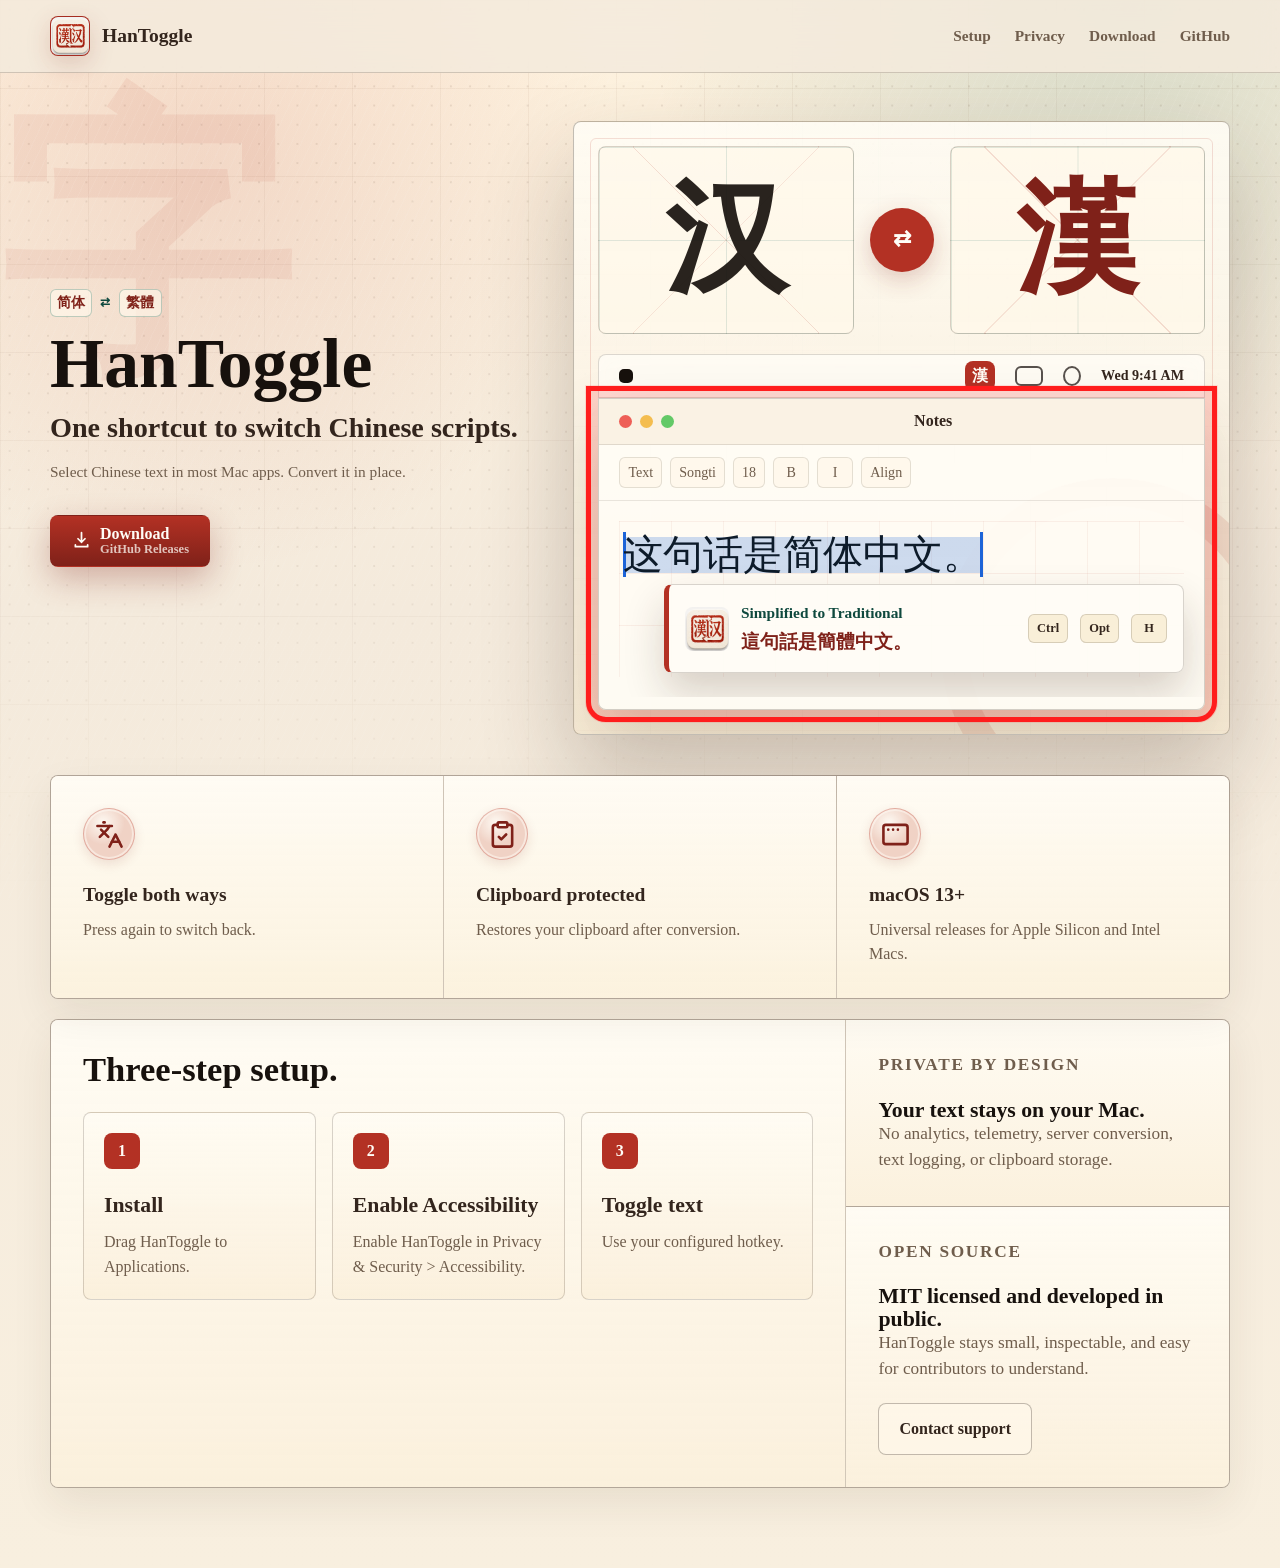
==== commit efb8144a: "Refine website visuals and journal GIF storyboard" ====
--- a/docs/index.html
+++ b/docs/index.html
@@ -17,7 +17,7 @@
     <meta property="og:type" content="website">
     <link rel="icon" href="assets/hantoggle-app-icon.png">
     <link rel="apple-touch-icon" href="assets/hantoggle-app-icon.png">
-    <link rel="stylesheet" href="assets/site.css?v=20260629-details-surface-1">
+    <link rel="stylesheet" href="assets/site.css?v=20260630-dead-code-icons-1">
   </head>
   <body>
     <a class="skip-link" href="#main">Skip to content</a>
@@ -46,7 +46,7 @@
           <h1 id="hero-title">HanToggle</h1>
           <p class="lede">One shortcut to switch Chinese scripts.</p>
           <p class="hero-text">
-            Select Chinese text in most Mac apps. HanToggle converts it in place, locally.
+            Select Chinese text in most Mac apps. Convert it in place.
           </p>
           <div class="actions" aria-label="Primary actions">
             <a
@@ -71,12 +71,10 @@
           <div class="specimen-band" aria-hidden="true">
             <div class="glyph-card">
               <span lang="zh-Hans">汉</span>
-              <small>Simplified</small>
             </div>
             <div class="specimen-switch">⇄</div>
             <div class="glyph-card traditional">
               <span lang="zh-Hant">漢</span>
-              <small>Traditional</small>
             </div>
           </div>
 
@@ -116,11 +114,6 @@
                 <kbd>Ctrl</kbd><kbd>Opt</kbd><kbd>H</kbd>
               </div>
             </div>
-          </div>
-
-          <div class="seal-badge" aria-hidden="true">
-            <span lang="zh-Hant">本地</span>
-            <small>local</small>
           </div>
         </div>
       </section>
@@ -138,8 +131,8 @@
                 <path d="M14 18h6"></path>
               </svg>
             </span>
-            <h2>Local conversion</h2>
-            <p>Conversion happens on your Mac.</p>
+            <h2>Toggle both ways</h2>
+            <p>Press again to switch back.</p>
           </article>
           <article>
             <span class="proof-icon" aria-hidden="true">
@@ -169,23 +162,23 @@
         <div class="details-grid">
           <section class="setup-section" id="setup" aria-labelledby="setup-title">
             <div class="section-heading">
-              <h2 id="setup-title">Three steps, then one shortcut.</h2>
+              <h2 id="setup-title">Three-step setup.</h2>
             </div>
             <div class="setup-steps">
               <article>
                 <span class="step-number">1</span>
                 <h3>Install</h3>
-                <p>Download the app and drag HanToggle to Applications.</p>
+                <p>Drag HanToggle to Applications.</p>
               </article>
               <article>
                 <span class="step-number">2</span>
                 <h3>Enable Accessibility</h3>
-                <p>Allow HanToggle in System Settings so it can replace selected text.</p>
+                <p>Enable HanToggle in Privacy &amp; Security &gt; Accessibility.</p>
               </article>
               <article>
                 <span class="step-number">3</span>
                 <h3>Toggle text</h3>
-                <p>Press your hotkey to toggle selected text in place.</p>
+                <p>Use your configured hotkey.</p>
               </article>
             </div>
           </section>
--- a/docs/assets/site.css
+++ b/docs/assets/site.css
@@ -3,17 +3,13 @@
 
   --page: #f4eadc;
   --paper: #fff8ea;
-  --paper-deep: #ead8ba;
   --paper-soft: #f9efd8;
   --ink: #17110d;
   --ink-soft: #33251d;
   --muted: #6f5d4c;
-  --faint: rgba(65, 42, 25, 0.14);
   --line: rgba(39, 26, 16, 0.18);
   --line-strong: rgba(39, 26, 16, 0.28);
-  --jade: #176858;
   --jade-deep: #0f493e;
-  --jade-soft: #dbe8de;
   --cinnabar: #b33124;
   --cinnabar-deep: #7f2119;
   --cinnabar-soft: #f0d2c5;
@@ -23,9 +19,7 @@
   --shadow: 0 1.75rem 4rem rgba(55, 35, 19, 0.18);
   --shadow-strong: 0 2.5rem 5.75rem rgba(55, 35, 19, 0.24);
 
-  --font-body: "Avenir Next", "Trebuchet MS", sans-serif;
-  --font-display: "New York", "Iowan Old Style", Georgia, serif;
-  --font-chinese: "Songti SC", "PingFang TC", "PingFang SC", serif;
+  --font-site: "Songti SC";
 
   --text-2xs: 0.72rem;
   --text-xs: 0.78rem;
@@ -61,14 +55,10 @@
   --space-10: 3.5rem;
   --space-11: 4rem;
   --space-12: 5rem;
-  --space-13: 6rem;
 
   --max: 1180px;
   --gutter: var(--space-6);
   --section-y: var(--space-12);
-  --section-y-tight: var(--space-10);
-  --section-heading-gap: var(--space-9);
-  --grid-gap: var(--space-7);
   --card-padding: var(--space-7);
   --panel-padding: var(--space-7);
   --control-height: 3.25rem;
@@ -96,7 +86,7 @@
     radial-gradient(circle at 88% 0%, rgba(23, 104, 88, 0.16), transparent 30rem),
     linear-gradient(180deg, #fff3df 0%, var(--page) 38rem, #f8efdf 100%);
   color: var(--ink);
-  font-family: var(--font-body);
+  font-family: var(--font-site);
   line-height: var(--leading-copy);
   letter-spacing: 0;
 }
@@ -164,7 +154,7 @@
   border-radius: var(--radius);
   background: var(--ink);
   color: var(--white-ink);
-  font-weight: 800;
+  font-weight: 700;
 }
 
 .skip-link:focus {
@@ -205,7 +195,7 @@
   gap: var(--space-3);
   color: var(--ink-soft);
   font-size: var(--text-xl);
-  font-weight: 850;
+  font-weight: 800;
 }
 
 .brand img {
@@ -241,9 +231,9 @@
   z-index: -1;
   content: "字";
   color: rgba(179, 49, 36, 0.07);
-  font-family: var(--font-chinese);
+  font-family: var(--font-site);
   font-size: clamp(11rem, 23vw, 19rem);
-  font-weight: 900;
+  font-weight: 800;
   line-height: 1;
 }
 
@@ -259,7 +249,7 @@
   margin: var(--space-0) var(--space-0) var(--space-4);
   color: var(--jade-deep);
   font-size: var(--text-xs);
-  font-weight: 900;
+  font-weight: 750;
   letter-spacing: 0.1em;
   text-transform: uppercase;
 }
@@ -270,7 +260,7 @@
   border-radius: calc(var(--radius) - 0.125rem);
   background: rgba(255, 248, 234, 0.68);
   color: var(--cinnabar-deep);
-  font-family: var(--font-chinese);
+  font-family: var(--font-site);
   font-size: var(--text-sm);
   letter-spacing: 0;
 }
@@ -278,9 +268,9 @@
 h1 {
   max-width: 10ch;
   margin-bottom: var(--space-4);
-  font-family: var(--font-display);
+  font-family: var(--font-site);
   font-size: var(--text-display);
-  font-weight: 850;
+  font-weight: 800;
   line-height: var(--leading-solid);
   letter-spacing: 0;
 }
@@ -290,7 +280,7 @@
   margin-bottom: var(--space-4);
   color: var(--ink-soft);
   font-size: var(--text-lede);
-  font-weight: 760;
+  font-weight: 700;
   line-height: var(--leading-snug);
   text-wrap: balance;
 }
@@ -318,7 +308,7 @@
   padding: var(--space-0) var(--space-5);
   border: 1px solid transparent;
   border-radius: var(--radius);
-  font-weight: 850;
+  font-weight: 750;
   line-height: var(--leading-snug);
   text-align: center;
   transition: transform 160ms ease, box-shadow 160ms ease, border-color 160ms ease, background 160ms ease;
@@ -338,7 +328,7 @@
 .button-note {
   color: rgba(255, 253, 247, 0.74);
   font-size: var(--text-xs);
-  font-weight: 800;
+  font-weight: 700;
 }
 
 .button:hover {
@@ -442,9 +432,9 @@
 .glyph-card span {
   place-self: center;
   color: rgba(23, 17, 13, 0.92);
-  font-family: var(--font-chinese);
+  font-family: var(--font-site);
   font-size: var(--text-specimen);
-  font-weight: 900;
+  font-weight: 800;
   line-height: 0.82;
 }
 
@@ -454,7 +444,7 @@
   bottom: var(--space-3);
   color: var(--muted);
   font-size: var(--text-xs);
-  font-weight: 900;
+  font-weight: 750;
   letter-spacing: 0.1em;
   text-transform: uppercase;
 }
@@ -474,7 +464,7 @@
   background: var(--cinnabar);
   color: var(--white-ink);
   font-size: var(--text-2xl);
-  font-weight: 900;
+  font-weight: 800;
   box-shadow: 0 var(--space-2) var(--space-6) rgba(127, 33, 25, 0.22);
 }
 
@@ -524,15 +514,15 @@
   border-radius: var(--radius);
   background: var(--cinnabar);
   color: var(--white-ink);
-  font-family: var(--font-chinese);
+  font-family: var(--font-site);
   font-size: var(--text-base);
-  font-weight: 900;
+  font-weight: 800;
 }
 
 .menu-time {
   color: var(--ink-soft);
   font-size: var(--text-sm);
-  font-weight: 800;
+  font-weight: 700;
 }
 
 .editor-window {
@@ -540,10 +530,14 @@
   z-index: 2;
   min-height: var(--mockup-window-min);
   overflow: hidden;
+  outline: 0.35rem solid #ff1d1d;
+  outline-offset: 0.45rem;
   border: 1px solid rgba(39, 26, 16, 0.2);
   border-radius: 0 0 var(--radius) var(--radius);
   background: rgba(255, 252, 245, 0.94);
-  box-shadow: var(--shadow);
+  box-shadow:
+    0 0 0 0.8rem rgba(255, 29, 29, 0.16),
+    var(--shadow);
 }
 
 .window-chrome,
@@ -582,7 +576,7 @@
   margin-left: auto;
   margin-right: auto;
   color: var(--ink-soft);
-  font-weight: 800;
+  font-weight: 700;
 }
 
 .toolbar {
@@ -609,7 +603,7 @@
   position: relative;
   min-height: var(--mockup-document-min);
   padding: var(--space-8) var(--space-7) var(--space-10);
-  font-family: var(--font-chinese);
+  font-family: var(--font-site);
   overflow: hidden;
 }
 
@@ -655,7 +649,7 @@
   border-radius: var(--radius);
   background: rgba(255, 253, 247, 0.94);
   box-shadow: 0 var(--space-5) var(--space-8) rgba(55, 35, 19, 0.2);
-  font-family: var(--font-body);
+  font-family: var(--font-site);
 }
 
 .conversion-popover img {
@@ -666,14 +660,14 @@
   margin-bottom: var(--space-1);
   color: var(--jade-deep);
   font-size: var(--text-md);
-  font-weight: 850;
+  font-weight: 750;
 }
 
 .conversion-popover strong {
   color: var(--cinnabar-deep);
-  font-family: var(--font-chinese);
+  font-family: var(--font-site);
   font-size: var(--text-result);
-  font-weight: 900;
+  font-weight: 800;
   white-space: nowrap;
 }
 
@@ -686,41 +680,8 @@
   color: var(--ink-soft);
   font-family: inherit;
   font-size: var(--text-xs);
-  font-weight: 900;
+  font-weight: 750;
   text-align: center;
-}
-
-.seal-badge {
-  position: absolute;
-  right: var(--space-6);
-  top: 8.15rem;
-  z-index: 3;
-  display: grid;
-  place-items: center;
-  width: 5.25rem;
-  height: 5.25rem;
-  transform: rotate(8deg);
-  border: 0.22rem solid var(--cinnabar);
-  border-radius: var(--radius);
-  background: rgba(255, 248, 234, 0.78);
-  color: var(--cinnabar-deep);
-  box-shadow: 0 var(--space-2) var(--space-6) rgba(127, 33, 25, 0.16);
-}
-
-.seal-badge span {
-  font-family: var(--font-chinese);
-  font-size: var(--text-2xl);
-  font-weight: 900;
-  line-height: 1;
-}
-
-.seal-badge small {
-  margin-top: -1rem;
-  color: var(--cinnabar-deep);
-  font-size: var(--text-2xs);
-  font-weight: 900;
-  letter-spacing: 0.16em;
-  text-transform: uppercase;
 }
 
 .details-section {
@@ -764,15 +725,15 @@
   width: var(--control-height);
   height: var(--control-height);
   margin-bottom: var(--space-5);
-  border: 1px solid rgba(23, 104, 88, 0.22);
+  border: 1px solid rgba(179, 49, 36, 0.24);
   border-radius: 50%;
   background:
-    radial-gradient(circle at 38% 28%, rgba(255, 253, 247, 0.9), transparent 1.35rem),
-    var(--jade-soft);
-  color: var(--jade-deep);
+    radial-gradient(circle at 38% 28%, rgba(255, 253, 247, 0.92), transparent 1.35rem),
+    var(--cinnabar-soft);
+  color: var(--cinnabar-deep);
   box-shadow:
     inset 0 0 0 0.125rem rgba(255, 253, 247, 0.48),
-    0 var(--space-1) var(--space-3) rgba(23, 104, 88, 0.12);
+    0 var(--space-1) var(--space-3) rgba(127, 33, 25, 0.12);
 }
 
 .proof-icon svg {
@@ -785,14 +746,6 @@
   stroke-linejoin: round;
 }
 
-.proof-strip article:first-child .proof-icon {
-  border-color: rgba(179, 49, 36, 0.24);
-  background:
-    radial-gradient(circle at 38% 28%, rgba(255, 253, 247, 0.92), transparent 1.35rem),
-    var(--cinnabar-soft);
-  color: var(--cinnabar-deep);
-}
-
 .proof-strip h2 {
   margin-bottom: var(--space-2);
   color: var(--ink-soft);
@@ -822,7 +775,7 @@
 .download-section h2 {
   margin-bottom: var(--space-0);
   color: var(--ink);
-  font-family: var(--font-display);
+  font-family: var(--font-site);
   font-size: var(--text-section);
   line-height: var(--leading-tight);
   letter-spacing: 0;
@@ -861,8 +814,8 @@
   border-radius: var(--radius);
   background: var(--cinnabar);
   color: var(--white-ink);
-  font-family: var(--font-display);
-  font-weight: 900;
+  font-family: var(--font-site);
+  font-weight: 800;
 }
 
 .setup-steps h3 {
@@ -935,9 +888,6 @@
   :root {
     --gutter: var(--space-4);
     --section-y: var(--space-10);
-    --section-y-tight: var(--space-9);
-    --section-heading-gap: var(--space-7);
-    --grid-gap: var(--space-3);
     --card-padding: var(--space-6);
     --panel-padding: var(--space-5);
     --hero-stage-min: 31rem;
@@ -1002,22 +952,12 @@
     padding: var(--space-1);
     font-size: var(--text-2xs);
   }
-
-  .seal-badge {
-    top: 6.35rem;
-    right: var(--space-4);
-    width: 4.35rem;
-    height: 4.35rem;
-  }
 }
 
 @media (max-width: 920px) {
   :root {
     --gutter: var(--space-4);
     --section-y: var(--space-10);
-    --section-y-tight: var(--space-9);
-    --section-heading-gap: var(--space-7);
-    --grid-gap: var(--space-3);
     --card-padding: var(--space-6);
   }
 
@@ -1078,19 +1018,12 @@
   .glyph-card {
     min-height: 11.25rem;
   }
-
-  .seal-badge {
-    top: var(--space-6);
-  }
 }
 
 @media (max-width: 680px) {
   :root {
     --gutter: var(--space-4);
     --section-y: var(--space-9);
-    --section-y-tight: var(--space-9);
-    --section-heading-gap: var(--space-6);
-    --grid-gap: var(--space-4);
     --card-padding: var(--space-6);
     --panel-padding: var(--space-3);
     --mockup-window-min: 13.25rem;
@@ -1166,10 +1099,6 @@
     width: var(--space-8);
     height: var(--space-8);
     font-size: var(--text-lg);
-  }
-
-  .seal-badge {
-    display: none;
   }
 
   .mac-menu-bar {
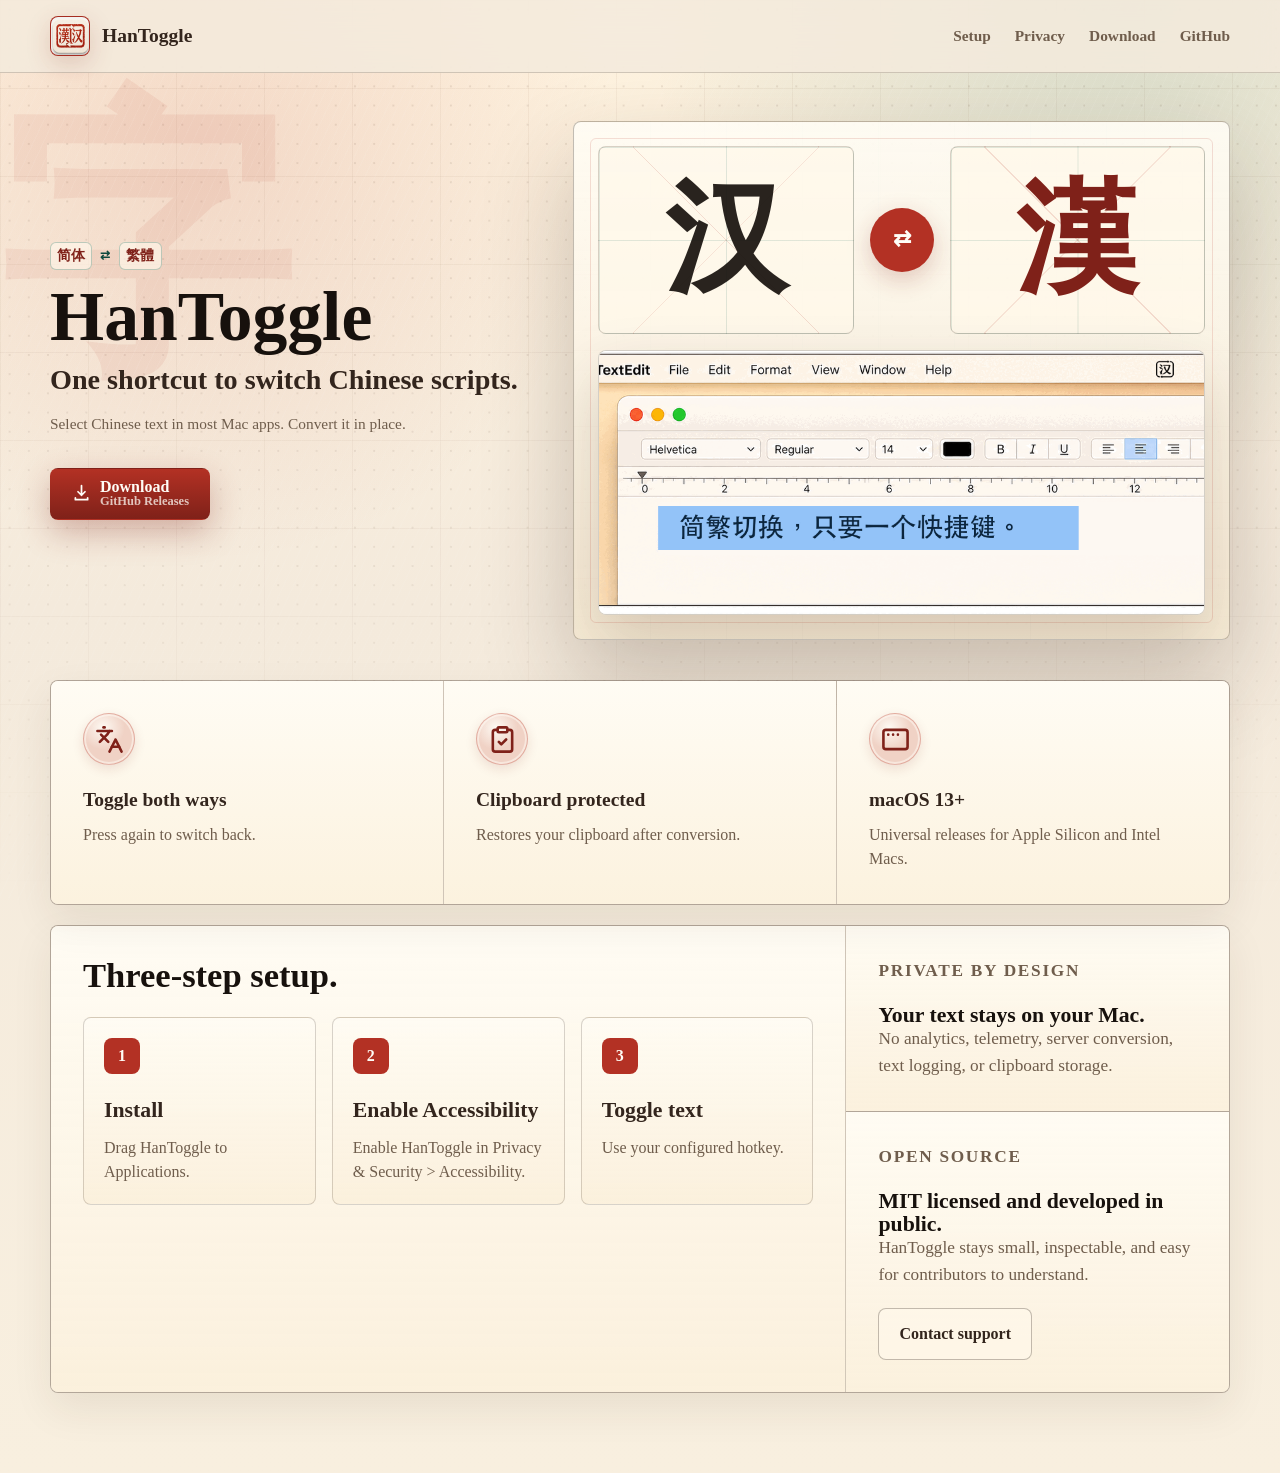
==== commit aabc4816: "Publish GitHub Pages website" ====
--- a/docs/index.html
+++ b/docs/index.html
@@ -17,7 +17,7 @@
     <meta property="og:type" content="website">
     <link rel="icon" href="assets/hantoggle-app-icon.png">
     <link rel="apple-touch-icon" href="assets/hantoggle-app-icon.png">
-    <link rel="stylesheet" href="assets/site.css?v=20260630-dead-code-icons-1">
+    <link rel="stylesheet" href="assets/site.css?v=20260708-workflow-gif-1">
   </head>
   <body>
     <a class="skip-link" href="#main">Skip to content</a>
@@ -78,43 +78,14 @@
             </div>
           </div>
 
-          <div class="mac-menu-bar" aria-hidden="true">
-            <span class="apple-dot"></span>
-            <span class="menu-spacer"></span>
-            <span class="menu-icon app-glyph">漢</span>
-            <span class="menu-icon"></span>
-            <span class="menu-icon small"></span>
-            <span class="menu-time">Wed 9:41 AM</span>
-          </div>
-
-          <div class="editor-window">
-            <div class="window-chrome" aria-hidden="true">
-              <span class="traffic red"></span>
-              <span class="traffic yellow"></span>
-              <span class="traffic green"></span>
-              <span class="window-title">Notes</span>
-            </div>
-            <div class="toolbar" aria-hidden="true">
-              <span>Text</span>
-              <span>Songti</span>
-              <span>18</span>
-              <span class="toolbar-pill">B</span>
-              <span class="toolbar-pill">I</span>
-              <span class="toolbar-pill">Align</span>
-            </div>
-            <div class="document">
-              <div class="paper-rules" aria-hidden="true"></div>
-              <p class="selected-text"><span>这句话是简体中文。</span></p>
-              <div class="conversion-popover" role="img" aria-label="Converted to Traditional Chinese">
-                <img src="assets/hantoggle-app-icon.png" alt="" width="44" height="44">
-                <div>
-                  <p>Simplified to Traditional</p>
-                  <strong>這句話是簡體中文。</strong>
-                </div>
-                <kbd>Ctrl</kbd><kbd>Opt</kbd><kbd>H</kbd>
-              </div>
-            </div>
-          </div>
+          <figure class="workflow-demo">
+            <img
+              src="assets/hantoggle-workflow.gif"
+              alt="Animated HanToggle workflow showing selected Chinese text toggled with Control Option H."
+              width="960"
+              height="418"
+            >
+          </figure>
         </div>
       </section>
 
--- a/docs/assets/site.css
+++ b/docs/assets/site.css
@@ -62,11 +62,6 @@
   --card-padding: var(--space-7);
   --panel-padding: var(--space-7);
   --control-height: 3.25rem;
-  --hero-stage-min: 37rem;
-  --mockup-window-min: 19.5rem;
-  --mockup-document-min: 12.75rem;
-  --popover-width: 32.5rem;
-  --popover-inset: var(--space-5);
   --radius: 0.5rem;
 }
 
@@ -369,7 +364,9 @@
 
 .workflow-stage {
   position: relative;
-  min-height: var(--hero-stage-min);
+  display: grid;
+  gap: var(--space-4);
+  align-content: start;
   padding: var(--panel-padding);
   border: 1px solid var(--line-strong);
   border-radius: var(--radius);
@@ -391,17 +388,6 @@
   border-radius: calc(var(--radius) - 0.125rem);
 }
 
-.workflow-stage::after {
-  position: absolute;
-  right: -3.5rem;
-  bottom: -5.5rem;
-  width: 18rem;
-  height: 18rem;
-  content: "";
-  border: 1.75rem solid rgba(179, 49, 36, 0.12);
-  border-radius: 50%;
-}
-
 .specimen-band {
   position: relative;
   z-index: 1;
@@ -409,7 +395,6 @@
   grid-template-columns: minmax(0, 1fr) auto minmax(0, 1fr);
   gap: var(--space-4);
   align-items: stretch;
-  margin-bottom: var(--space-5);
 }
 
 .glyph-card {
@@ -468,220 +453,21 @@
   box-shadow: 0 var(--space-2) var(--space-6) rgba(127, 33, 25, 0.22);
 }
 
-.mac-menu-bar {
+.workflow-demo {
   position: relative;
   z-index: 2;
-  display: flex;
-  align-items: center;
-  gap: var(--space-5);
-  height: calc(var(--space-8) + var(--space-1));
-  padding: var(--space-0) var(--space-5);
-  border: 1px solid rgba(39, 26, 16, 0.16);
-  border-radius: var(--radius) var(--radius) 0 0;
-  background: rgba(255, 253, 247, 0.78);
-  backdrop-filter: blur(12px);
-}
-
-.apple-dot {
-  width: 0.875rem;
-  height: 0.875rem;
-  border-radius: calc(var(--radius) - 0.1875rem);
-  background: var(--ink);
-}
-
-.menu-spacer {
-  flex: 1;
-}
-
-.menu-icon {
-  width: 1.75rem;
-  height: 1.25rem;
-  border: 2px solid rgba(23, 17, 13, 0.72);
-  border-radius: calc(var(--radius) - 0.125rem);
-}
-
-.menu-icon.small {
-  width: 1.125rem;
-  border-radius: 50%;
-}
-
-.app-glyph {
-  display: grid;
-  place-items: center;
-  width: 1.875rem;
-  height: 1.875rem;
-  border: 0;
+  margin: var(--space-0);
+  overflow: hidden;
+  border: 1px solid rgba(39, 26, 16, 0.2);
   border-radius: var(--radius);
-  background: var(--cinnabar);
-  color: var(--white-ink);
-  font-family: var(--font-site);
-  font-size: var(--text-base);
-  font-weight: 800;
-}
-
-.menu-time {
-  color: var(--ink-soft);
-  font-size: var(--text-sm);
-  font-weight: 700;
-}
-
-.editor-window {
-  position: relative;
-  z-index: 2;
-  min-height: var(--mockup-window-min);
-  overflow: hidden;
-  outline: 0.35rem solid #ff1d1d;
-  outline-offset: 0.45rem;
-  border: 1px solid rgba(39, 26, 16, 0.2);
-  border-radius: 0 0 var(--radius) var(--radius);
   background: rgba(255, 252, 245, 0.94);
-  box-shadow:
-    0 0 0 0.8rem rgba(255, 29, 29, 0.16),
-    var(--shadow);
-}
-
-.window-chrome,
-.toolbar {
-  display: flex;
-  align-items: center;
-}
-
-.window-chrome {
-  gap: var(--space-2);
-  height: calc(var(--space-9) - 0.125rem);
-  padding: var(--space-0) var(--space-5);
-  border-bottom: 1px solid rgba(39, 26, 16, 0.12);
-  background: rgba(250, 242, 226, 0.86);
-}
-
-.traffic {
-  width: 0.8125rem;
-  height: 0.8125rem;
-  border-radius: 50%;
-}
-
-.red {
-  background: #ee5f57;
-}
-
-.yellow {
-  background: #f4bd4f;
-}
-
-.green {
-  background: #63c967;
-}
-
-.window-title {
-  margin-left: auto;
-  margin-right: auto;
-  color: var(--ink-soft);
-  font-weight: 700;
-}
-
-.toolbar {
-  gap: var(--space-2);
-  padding: var(--space-3) var(--space-5);
-  border-bottom: 1px solid rgba(39, 26, 16, 0.1);
-  color: var(--muted);
-  font-size: var(--text-sm);
-}
-
-.toolbar span {
-  padding: var(--space-1) var(--space-2);
-  border: 1px solid rgba(39, 26, 16, 0.12);
-  border-radius: calc(var(--radius) - 0.125rem);
-  background: rgba(255, 248, 234, 0.78);
-}
-
-.toolbar .toolbar-pill {
-  min-width: calc(var(--space-7) + var(--space-1));
-  text-align: center;
-}
-
-.document {
-  position: relative;
-  min-height: var(--mockup-document-min);
-  padding: var(--space-8) var(--space-7) var(--space-10);
-  font-family: var(--font-site);
-  overflow: hidden;
-}
-
-.paper-rules {
-  position: absolute;
-  inset: var(--space-5);
-  pointer-events: none;
-  background:
-    linear-gradient(rgba(179, 49, 36, 0.09) 1px, transparent 1px),
-    linear-gradient(90deg, rgba(179, 49, 36, 0.08) 1px, transparent 1px);
-  background-size: 3.25rem 3.25rem, 3.25rem 3.25rem;
-  opacity: 0.75;
-}
-
-.selected-text {
-  position: relative;
-  z-index: 1;
-  display: inline-block;
-  margin: var(--space-0);
-  color: #0d1b2a;
-  font-size: var(--text-chinese);
-  line-height: var(--leading-chinese);
-}
-
-.selected-text span {
-  background: linear-gradient(transparent 12%, var(--selection-soft) 12%, var(--selection-soft) 92%, transparent 92%);
-  box-shadow: inset 3px 0 0 var(--selection), inset -3px 0 0 var(--selection);
-}
-
-.conversion-popover {
-  position: absolute;
-  right: var(--popover-inset);
-  bottom: var(--space-6);
-  z-index: 2;
-  display: grid;
-  grid-template-columns: auto 1fr auto auto auto;
-  align-items: center;
-  gap: var(--space-3);
-  width: min(var(--popover-width), calc(100% - (var(--popover-inset) * 2)));
-  padding: var(--space-4);
-  border: 1px solid rgba(39, 26, 16, 0.18);
-  border-left: 0.35rem solid var(--cinnabar);
-  border-radius: var(--radius);
-  background: rgba(255, 253, 247, 0.94);
-  box-shadow: 0 var(--space-5) var(--space-8) rgba(55, 35, 19, 0.2);
-  font-family: var(--font-site);
-}
-
-.conversion-popover img {
-  border-radius: var(--radius);
-}
-
-.conversion-popover p {
-  margin-bottom: var(--space-1);
-  color: var(--jade-deep);
-  font-size: var(--text-md);
-  font-weight: 750;
-}
-
-.conversion-popover strong {
-  color: var(--cinnabar-deep);
-  font-family: var(--font-site);
-  font-size: var(--text-result);
-  font-weight: 800;
-  white-space: nowrap;
-}
-
-kbd {
-  min-width: calc(var(--space-7) + var(--space-1));
-  padding: var(--space-1) var(--space-2);
-  border: 1px solid rgba(39, 26, 16, 0.16);
-  border-radius: calc(var(--radius) - 0.125rem);
-  background: var(--paper-soft);
-  color: var(--ink-soft);
-  font-family: inherit;
-  font-size: var(--text-xs);
-  font-weight: 750;
-  text-align: center;
+  box-shadow: var(--shadow);
+}
+
+.workflow-demo img {
+  display: block;
+  width: 100%;
+  height: auto;
 }
 
 .details-section {
@@ -867,8 +653,6 @@
     --text-lede: clamp(1.32rem, 2.2vw, 1.9rem);
     --text-chinese: clamp(2rem, 3.15vw, 3rem);
     --text-specimen: clamp(7.6rem, 9vw, 9rem);
-    --hero-stage-min: 35rem;
-    --mockup-document-min: 12.25rem;
   }
 
   .workflow-stage {
@@ -877,10 +661,6 @@
 
   .glyph-card {
     min-height: 11.75rem;
-  }
-
-  .document {
-    padding: var(--space-7) var(--space-6) var(--space-10);
   }
 }
 
@@ -890,9 +670,6 @@
     --section-y: var(--space-10);
     --card-padding: var(--space-6);
     --panel-padding: var(--space-5);
-    --hero-stage-min: 31rem;
-    --mockup-window-min: 17rem;
-    --mockup-document-min: 10.5rem;
     --text-display: clamp(3.8rem, 6vw, 4.7rem);
     --text-lede: clamp(1.24rem, 2.35vw, 1.6rem);
     --text-chinese: clamp(1.62rem, 2.5vw, 2.15rem);
@@ -911,7 +688,6 @@
 
   .specimen-band {
     gap: var(--space-3);
-    margin-bottom: var(--space-4);
   }
 
   .glyph-card {
@@ -928,29 +704,6 @@
   .specimen-switch {
     width: var(--space-10);
     height: var(--space-10);
-  }
-
-  .document {
-    padding: var(--space-6) var(--space-5) var(--space-9);
-  }
-
-  .conversion-popover {
-    right: var(--space-3);
-    bottom: var(--space-4);
-    gap: var(--space-2);
-    width: min(var(--popover-width), calc(100% - (var(--space-3) * 2)));
-    padding: var(--space-3);
-  }
-
-  .conversion-popover img {
-    width: var(--space-8);
-    height: var(--space-8);
-  }
-
-  kbd {
-    min-width: 1.75rem;
-    padding: var(--space-1);
-    font-size: var(--text-2xs);
   }
 }
 
@@ -995,7 +748,6 @@
 
 @media (max-width: 819px) {
   :root {
-    --hero-stage-min: auto;
     --text-display: clamp(3.1rem, 11vw, 5rem);
     --text-specimen: clamp(5.4rem, 19vw, 8.4rem);
   }
@@ -1026,8 +778,6 @@
     --section-y: var(--space-9);
     --card-padding: var(--space-6);
     --panel-padding: var(--space-3);
-    --mockup-window-min: 13.25rem;
-    --mockup-document-min: 8.5rem;
     --text-display: clamp(2.55rem, 11.5vw, 3.25rem);
     --text-lede: clamp(1.15rem, 5vw, 1.36rem);
     --text-chinese: clamp(1.35rem, 6.8vw, 1.95rem);
@@ -1080,7 +830,6 @@
 
   .specimen-band {
     gap: var(--space-2);
-    margin-bottom: var(--space-3);
   }
 
   .glyph-card {
@@ -1099,34 +848,6 @@
     width: var(--space-8);
     height: var(--space-8);
     font-size: var(--text-lg);
-  }
-
-  .mac-menu-bar {
-    gap: var(--space-2);
-    height: 2.25rem;
-    padding: var(--space-0) var(--space-2);
-  }
-
-  .menu-time {
-    display: none;
-  }
-
-  .menu-icon {
-    width: 1.375rem;
-    height: 1.0625rem;
-  }
-
-  .app-glyph {
-    width: 1.75rem;
-    height: 1.75rem;
-  }
-
-  .toolbar {
-    display: none;
-  }
-
-  .document {
-    padding: var(--space-5) var(--space-4) var(--space-11);
   }
 }
 
@@ -1210,53 +931,6 @@
     height: var(--space-8);
     font-size: var(--text-lg);
   }
-
-  .mac-menu-bar,
-  .window-chrome {
-    display: none;
-  }
-
-  .editor-window {
-    border-radius: var(--radius);
-  }
-
-  .document {
-    min-height: 8.75rem;
-    padding: var(--space-4) var(--space-3) var(--space-10);
-  }
-
-  .paper-rules {
-    inset: var(--space-3);
-    background-size: 2.4rem 2.4rem, 2.4rem 2.4rem;
-  }
-
-  .conversion-popover {
-    right: var(--space-2);
-    bottom: var(--space-2);
-    left: var(--space-2);
-    grid-template-columns: auto 1fr;
-    width: auto;
-    max-width: none;
-    gap: var(--space-2);
-    padding: var(--space-2);
-  }
-
-  .conversion-popover img {
-    width: var(--space-8);
-    height: var(--space-8);
-  }
-
-  .conversion-popover kbd {
-    display: none;
-  }
-
-  .conversion-popover strong {
-    white-space: normal;
-  }
-
-  .conversion-popover p {
-    font-size: var(--text-sm);
-  }
 }
 
 @media (max-width: 360px) {
@@ -1313,32 +987,6 @@
   .specimen-switch {
     width: var(--space-7);
     height: var(--space-7);
-  }
-
-  .document {
-    min-height: 7.5rem;
-    padding: var(--space-3) var(--space-3) var(--space-9);
-  }
-
-  .conversion-popover {
-    right: var(--space-1);
-    bottom: var(--space-1);
-    left: var(--space-1);
-    grid-template-columns: 1fr;
-    padding: var(--space-2);
-  }
-
-  .conversion-popover img {
-    display: none;
-  }
-
-  .conversion-popover p {
-    margin-bottom: 0.125rem;
-    font-size: var(--text-xs);
-  }
-
-  .conversion-popover strong {
-    font-size: var(--text-md);
   }
 }
 
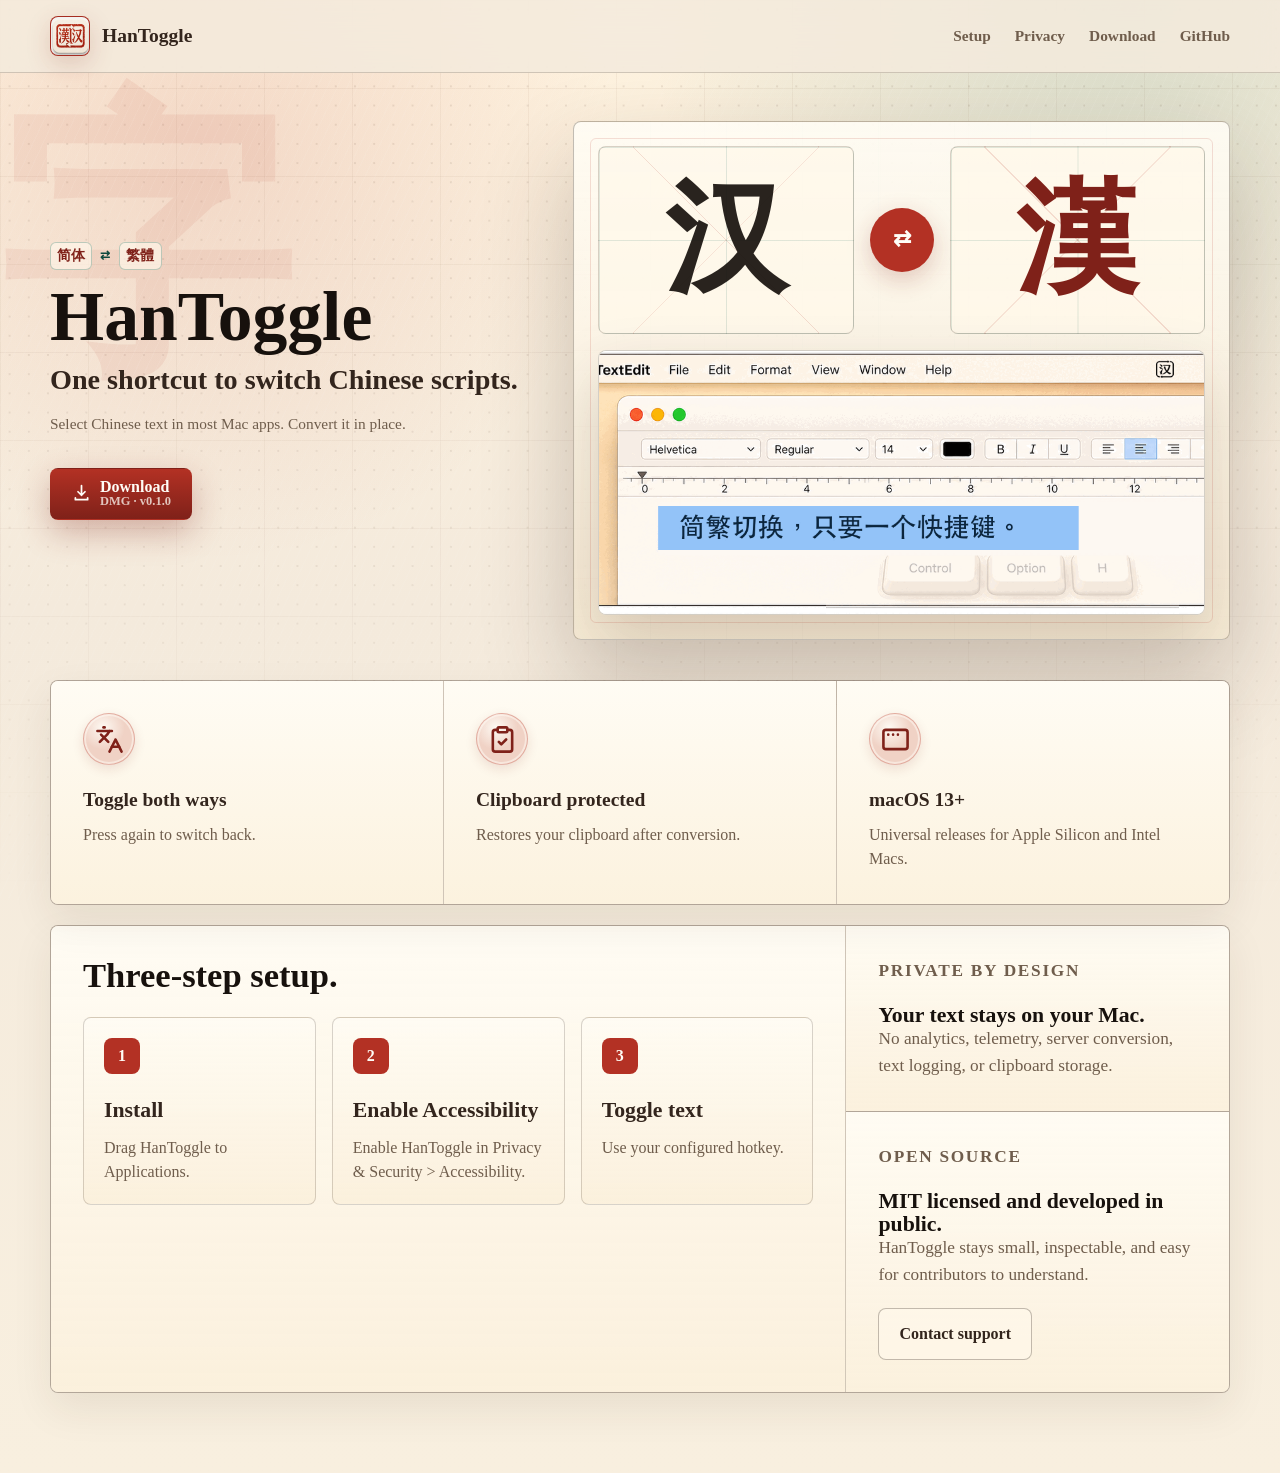
==== commit 1f53c871: "Link website download directly to DMG" ====
--- a/docs/index.html
+++ b/docs/index.html
@@ -30,7 +30,7 @@
       <nav class="nav-links" aria-label="Site links">
         <a href="#setup">Setup</a>
         <a href="#privacy">Privacy</a>
-        <a href="https://github.com/minorole/HanToggle/releases">Download</a>
+        <a href="https://github.com/minorole/HanToggle/releases/download/v0.1.0/HanToggle-0.1.0.dmg">Download</a>
         <a href="https://github.com/minorole/HanToggle">GitHub</a>
       </nav>
     </header>
@@ -51,8 +51,8 @@
           <div class="actions" aria-label="Primary actions">
             <a
               class="button button-primary"
-              href="https://github.com/minorole/HanToggle/releases"
-              aria-label="Download HanToggle from GitHub Releases"
+              href="https://github.com/minorole/HanToggle/releases/download/v0.1.0/HanToggle-0.1.0.dmg"
+              aria-label="Download HanToggle 0.1.0 DMG"
             >
               <span class="button-icon" aria-hidden="true">
                 <svg viewBox="0 0 24 24" focusable="false">
@@ -61,7 +61,7 @@
               </span>
               <span class="button-copy">
                 <span class="button-label">Download</span>
-                <span class="button-note">GitHub Releases</span>
+                <span class="button-note">DMG · v0.1.0</span>
               </span>
             </a>
           </div>
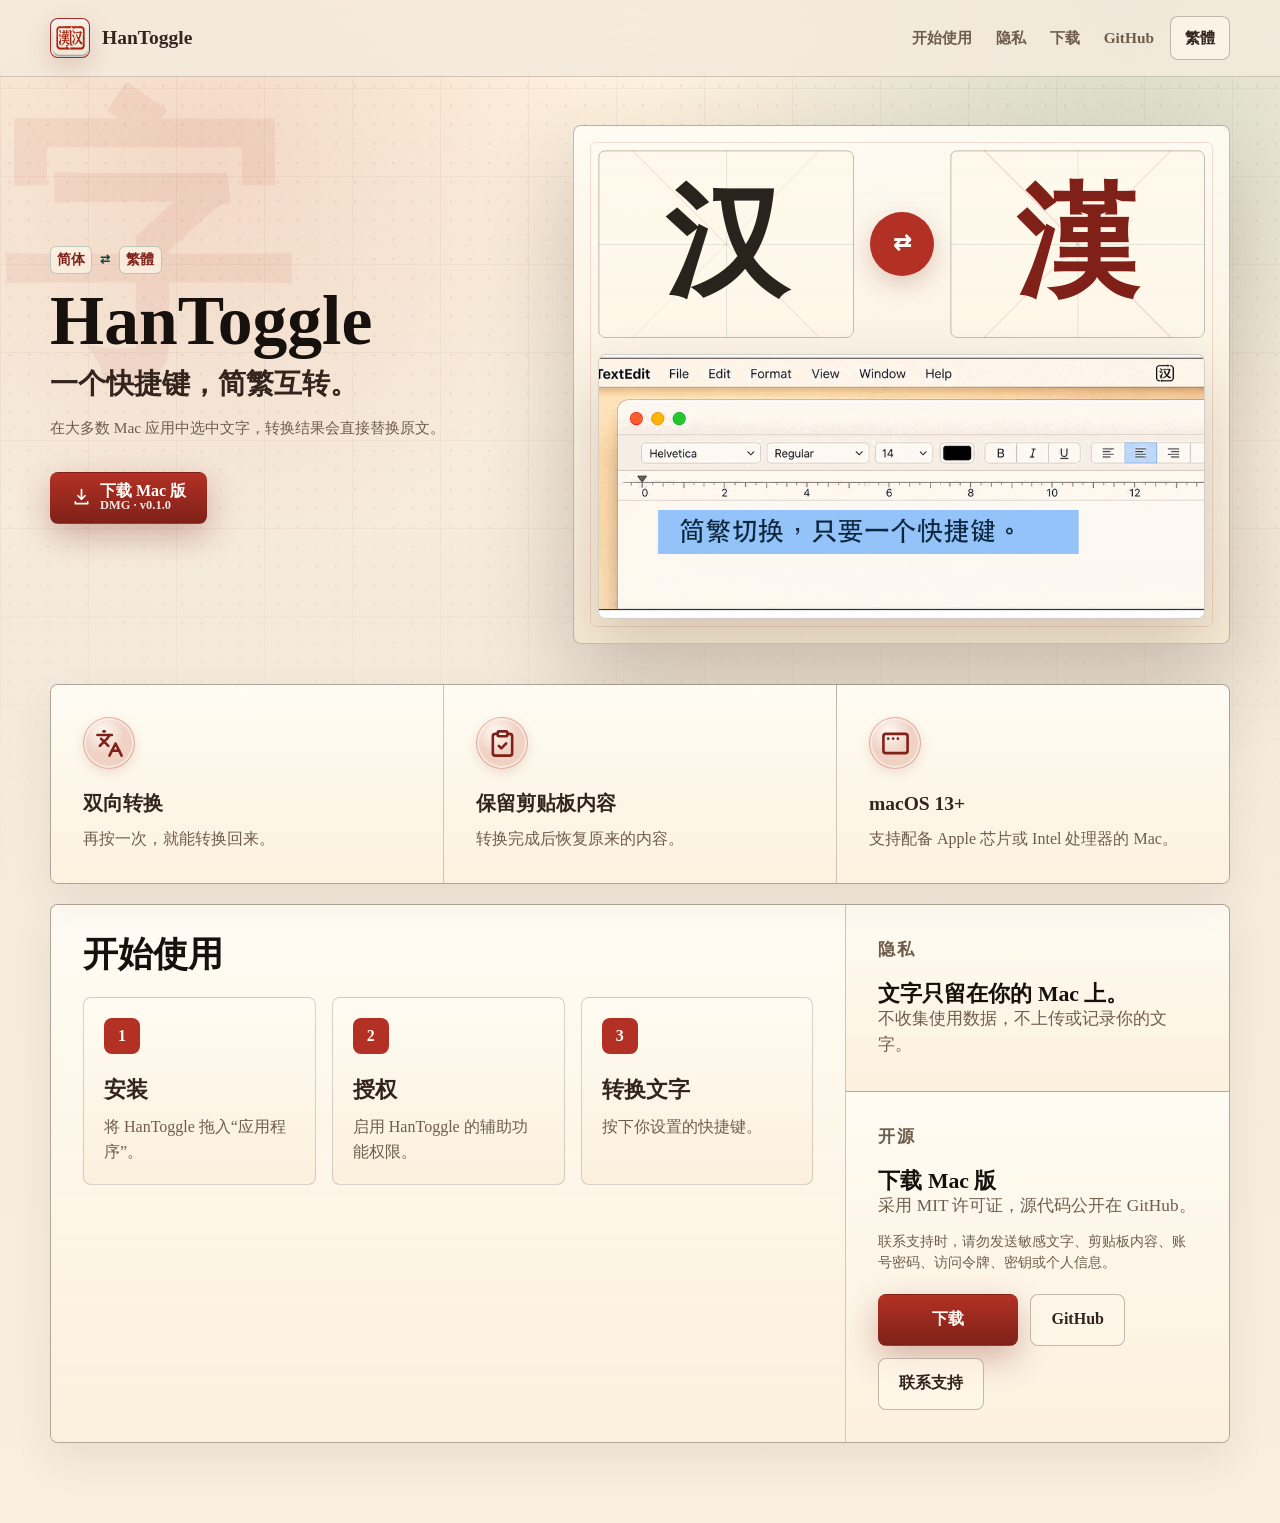
==== commit fbd529da: "Refine website localization and project guidance" ====
--- a/docs/index.html
+++ b/docs/index.html
@@ -1,37 +1,45 @@
 <!doctype html>
-<html lang="en">
+<html lang="zh-Hans">
   <head>
     <meta charset="utf-8">
     <meta name="viewport" content="width=device-width, initial-scale=1">
-    <title>HanToggle - Chinese script conversion for macOS</title>
+    <title>HanToggle - macOS 中文简繁转换</title>
     <meta
       name="description"
-      content="HanToggle is a lightweight macOS menu-bar utility for toggling selected Chinese text between Simplified and Traditional with a global hotkey."
+      content="HanToggle 是一款轻量的 macOS 菜单栏工具。选中一段中文，按下全局快捷键，即可在简体和繁体之间转换。"
     >
     <meta name="theme-color" content="#f4eadc">
     <meta property="og:title" content="HanToggle">
     <meta
       property="og:description"
-      content="Select Chinese text in most Mac apps. Press one hotkey. Convert between Simplified and Traditional locally."
+      content="在大多数 Mac 应用中选中文字，按下快捷键，转换结果会直接替换原文。"
     >
     <meta property="og:type" content="website">
     <link rel="icon" href="assets/hantoggle-app-icon.png">
     <link rel="apple-touch-icon" href="assets/hantoggle-app-icon.png">
-    <link rel="stylesheet" href="assets/site.css?v=20260708-workflow-gif-1">
+    <link rel="stylesheet" href="assets/site.css?v=20260711-localization-1">
+    <script src="assets/site.js?v=20260711-copy-2" defer></script>
   </head>
   <body>
-    <a class="skip-link" href="#main">Skip to content</a>
+    <a class="skip-link" href="#main" data-i18n="skipLink">跳到内容</a>
 
-    <header class="site-header" aria-label="Primary navigation">
-      <a class="brand" href="#top" aria-label="HanToggle home">
+    <header class="site-header" aria-label="主导航" data-i18n-aria-label="primaryNavigation">
+      <a class="brand" href="#top" aria-label="HanToggle 主页" data-i18n-aria-label="homeLabel">
         <img src="assets/hantoggle-app-icon.png" alt="" width="40" height="40">
         <span>HanToggle</span>
       </a>
-      <nav class="nav-links" aria-label="Site links">
-        <a href="#setup">Setup</a>
-        <a href="#privacy">Privacy</a>
-        <a href="https://github.com/minorole/HanToggle/releases/download/v0.1.0/HanToggle-0.1.0.dmg">Download</a>
+      <nav class="nav-links" aria-label="网站链接" data-i18n-aria-label="siteLinks">
+        <a href="#setup" data-i18n="navSetup">开始使用</a>
+        <a href="#privacy" data-i18n="navPrivacy">隐私</a>
+        <a href="https://github.com/minorole/HanToggle/releases/download/v0.1.0/HanToggle-0.1.0.dmg" data-i18n="download">下载</a>
         <a href="https://github.com/minorole/HanToggle">GitHub</a>
+        <button
+          class="language-toggle"
+          type="button"
+          data-language-toggle
+          aria-label="切换到繁體中文"
+          title="切换到繁體中文"
+        >繁體</button>
       </nav>
     </header>
 
@@ -44,15 +52,14 @@
             <span lang="zh-Hant">繁體</span>
           </p>
           <h1 id="hero-title">HanToggle</h1>
-          <p class="lede">One shortcut to switch Chinese scripts.</p>
-          <p class="hero-text">
-            Select Chinese text in most Mac apps. Convert it in place.
-          </p>
-          <div class="actions" aria-label="Primary actions">
+          <p class="lede" data-i18n="heroLede">一个快捷键，简繁互转。</p>
+          <p class="hero-text" data-i18n="heroText">在大多数 Mac 应用中选中文字，转换结果会直接替换原文。</p>
+          <div class="actions" aria-label="主要操作" data-i18n-aria-label="primaryActions">
             <a
               class="button button-primary"
               href="https://github.com/minorole/HanToggle/releases/download/v0.1.0/HanToggle-0.1.0.dmg"
-              aria-label="Download HanToggle 0.1.0 DMG"
+              aria-label="下载 HanToggle 0.1.0 Mac 版（DMG）"
+              data-i18n-aria-label="heroDownloadLabel"
             >
               <span class="button-icon" aria-hidden="true">
                 <svg viewBox="0 0 24 24" focusable="false">
@@ -60,14 +67,14 @@
                 </svg>
               </span>
               <span class="button-copy">
-                <span class="button-label">Download</span>
+                <span class="button-label" data-i18n="downloadForMac">下载 Mac 版</span>
                 <span class="button-note">DMG · v0.1.0</span>
               </span>
             </a>
           </div>
         </div>
 
-        <div class="workflow-stage" aria-label="HanToggle workflow preview">
+        <div class="workflow-stage" aria-label="HanToggle 操作预览" data-i18n-aria-label="workflowPreview">
           <div class="specimen-band" aria-hidden="true">
             <div class="glyph-card">
               <span lang="zh-Hans">汉</span>
@@ -81,7 +88,8 @@
           <figure class="workflow-demo">
             <img
               src="assets/hantoggle-workflow.gif"
-              alt="Animated HanToggle workflow showing selected Chinese text toggled with Control Option H."
+              alt="HanToggle 操作预览：按下 Control + Option + H，转换选中的中文。"
+              data-i18n-alt="workflowAlt"
               width="960"
               height="418"
             >
@@ -89,8 +97,8 @@
         </div>
       </section>
 
-      <section class="details-section" aria-label="HanToggle essentials">
-        <div class="proof-strip" aria-label="Key benefits">
+      <section class="details-section" aria-label="HanToggle 要点" data-i18n-aria-label="essentials">
+        <div class="proof-strip" aria-label="主要特点" data-i18n-aria-label="keyBenefits">
           <article>
             <span class="proof-icon" aria-hidden="true">
               <svg viewBox="0 0 24 24" focusable="false">
@@ -102,8 +110,8 @@
                 <path d="M14 18h6"></path>
               </svg>
             </span>
-            <h2>Toggle both ways</h2>
-            <p>Press again to switch back.</p>
+            <h2 data-i18n="twoWayTitle">双向转换</h2>
+            <p data-i18n="twoWayText">再按一次，就能转换回来。</p>
           </article>
           <article>
             <span class="proof-icon" aria-hidden="true">
@@ -113,8 +121,8 @@
                 <path d="m9 14 2 2 4-4"></path>
               </svg>
             </span>
-            <h2>Clipboard protected</h2>
-            <p>Restores your clipboard after conversion.</p>
+            <h2 data-i18n="clipboardTitle">保留剪贴板内容</h2>
+            <p data-i18n="clipboardText">转换完成后恢复原来的内容。</p>
           </article>
           <article>
             <span class="proof-icon" aria-hidden="true">
@@ -126,30 +134,30 @@
               </svg>
             </span>
             <h2>macOS 13+</h2>
-            <p>Universal releases for Apple Silicon and Intel Macs.</p>
+            <p data-i18n="compatibilityText">支持配备 Apple 芯片或 Intel 处理器的 Mac。</p>
           </article>
         </div>
 
         <div class="details-grid">
           <section class="setup-section" id="setup" aria-labelledby="setup-title">
             <div class="section-heading">
-              <h2 id="setup-title">Three-step setup.</h2>
+              <h2 id="setup-title" data-i18n="setupTitle">开始使用</h2>
             </div>
             <div class="setup-steps">
               <article>
                 <span class="step-number">1</span>
-                <h3>Install</h3>
-                <p>Drag HanToggle to Applications.</p>
+                <h3 data-i18n="installTitle">安装</h3>
+                <p data-i18n="installText">将 HanToggle 拖入“应用程序”。</p>
               </article>
               <article>
                 <span class="step-number">2</span>
-                <h3>Enable Accessibility</h3>
-                <p>Enable HanToggle in Privacy &amp; Security &gt; Accessibility.</p>
+                <h3 data-i18n="allowTitle">授权</h3>
+                <p data-i18n="allowText">启用 HanToggle 的辅助功能权限。</p>
               </article>
               <article>
                 <span class="step-number">3</span>
-                <h3>Toggle text</h3>
-                <p>Use your configured hotkey.</p>
+                <h3 data-i18n="toggleTitle">转换文字</h3>
+                <p data-i18n="toggleText">按下你设置的快捷键。</p>
               </article>
             </div>
           </section>
@@ -157,24 +165,27 @@
           <div class="details-stack">
             <section class="privacy-section" id="privacy" aria-labelledby="privacy-title">
               <div>
-                <p class="eyebrow">Private by design</p>
-                <h2 id="privacy-title">Your text stays on your Mac.</h2>
+                <p class="eyebrow" data-i18n="privateEyebrow">隐私</p>
+                <h2 id="privacy-title" data-i18n="privacyTitle">文字只留在你的 Mac 上。</h2>
               </div>
-              <p>
-                No analytics, telemetry, server conversion, text logging, or clipboard storage.
-              </p>
+              <p data-i18n="privacyText">不收集使用数据，不上传或记录你的文字。</p>
             </section>
 
             <section class="download-section" aria-labelledby="download-title">
               <div>
-                <p class="eyebrow">Open source</p>
-                <h2 id="download-title">MIT licensed and developed in public.</h2>
-                <p>
-                  HanToggle stays small, inspectable, and easy for contributors to understand.
-                </p>
+                <p class="eyebrow" data-i18n="openSource">开源</p>
+                <h2 id="download-title" data-i18n="downloadForMacTitle">下载 Mac 版</h2>
+                <p data-i18n="licenseText">采用 MIT 许可证，源代码公开在 GitHub。</p>
+                <p class="support-note" data-i18n="supportNote">联系支持时，请勿发送敏感文字、剪贴板内容、账号密码、访问令牌、密钥或个人信息。</p>
               </div>
               <div class="download-actions">
-                <a class="button button-secondary" href="mailto:hi@minor-role.com">Contact support</a>
+                <a
+                  class="button button-primary"
+                  href="https://github.com/minorole/HanToggle/releases/download/v0.1.0/HanToggle-0.1.0.dmg"
+                  data-i18n="download"
+                >下载</a>
+                <a class="button button-secondary" href="https://github.com/minorole/HanToggle">GitHub</a>
+                <a class="button button-secondary" href="mailto:hi@minor-role.com" data-i18n="support">联系支持</a>
               </div>
             </section>
           </div>
--- a/docs/assets/site.css
+++ b/docs/assets/site.css
@@ -13,13 +13,11 @@
   --cinnabar: #b33124;
   --cinnabar-deep: #7f2119;
   --cinnabar-soft: #f0d2c5;
-  --selection: #1d64d8;
-  --selection-soft: rgba(29, 100, 216, 0.22);
   --white-ink: #fffdf7;
   --shadow: 0 1.75rem 4rem rgba(55, 35, 19, 0.18);
   --shadow-strong: 0 2.5rem 5.75rem rgba(55, 35, 19, 0.24);
 
-  --font-site: "Songti SC";
+  --font-site: "Songti SC", "STSong", "Noto Serif CJK SC", serif;
 
   --text-2xs: 0.72rem;
   --text-xs: 0.78rem;
@@ -32,15 +30,12 @@
   --text-section: clamp(1.95rem, 3.3vw, 3.1rem);
   --text-lede: clamp(1.34rem, 2.45vw, 2.05rem);
   --text-display: clamp(4rem, 8.4vw, 6.85rem);
-  --text-chinese: clamp(2.05rem, 4.9vw, 4.05rem);
-  --text-result: 1.16rem;
   --text-specimen: clamp(7rem, 13vw, 12.2rem);
 
   --leading-solid: 0.9;
   --leading-tight: 1.04;
   --leading-snug: 1.14;
   --leading-copy: 1.52;
-  --leading-chinese: 1.08;
 
   --space-0: 0;
   --space-1: 0.25rem;
@@ -65,6 +60,10 @@
   --radius: 0.5rem;
 }
 
+html:lang(zh-Hant) {
+  --font-site: "Songti TC", "Noto Serif CJK TC", serif;
+}
+
 * {
   box-sizing: border-box;
 }
@@ -74,7 +73,7 @@
 }
 
 body {
-  min-width: 320px;
+  min-width: 0;
   margin: var(--space-0);
   background:
     radial-gradient(circle at 16% 10%, rgba(179, 49, 36, 0.13), transparent 26rem),
@@ -188,6 +187,7 @@
 
 .brand {
   gap: var(--space-3);
+  min-height: 2.75rem;
   color: var(--ink-soft);
   font-size: var(--text-xl);
   font-weight: 800;
@@ -203,11 +203,48 @@
 }
 
 .nav-links {
-  gap: var(--space-6);
+  flex-wrap: wrap;
+  gap: var(--space-2);
   color: var(--muted);
   font-size: var(--text-md);
   font-weight: 700;
   white-space: nowrap;
+}
+
+.nav-links a {
+  display: inline-flex;
+  align-items: center;
+  min-height: 2.75rem;
+  padding: var(--space-0) var(--space-2);
+  border-radius: var(--radius);
+}
+
+.nav-links a:hover {
+  background: rgba(255, 248, 234, 0.72);
+}
+
+.language-toggle {
+  min-width: 3.75rem;
+  min-height: 2.75rem;
+  padding: var(--space-0) var(--space-3);
+  border: 1px solid var(--line-strong);
+  border-radius: var(--radius);
+  background: rgba(255, 248, 234, 0.72);
+  color: var(--ink-soft);
+  font: inherit;
+  font-weight: 800;
+  cursor: pointer;
+}
+
+.language-toggle:hover {
+  border-color: rgba(127, 33, 25, 0.42);
+  background: rgba(255, 252, 245, 0.9);
+  color: var(--cinnabar-deep);
+}
+
+.language-toggle:focus-visible {
+  outline: 0.1875rem solid rgba(179, 49, 36, 0.36);
+  outline-offset: 0.125rem;
 }
 
 .hero {
@@ -321,7 +358,7 @@
 }
 
 .button-note {
-  color: rgba(255, 253, 247, 0.74);
+  color: rgba(255, 253, 247, 0.9);
   font-size: var(--text-xs);
   font-weight: 700;
 }
@@ -421,17 +458,6 @@
   font-size: var(--text-specimen);
   font-weight: 800;
   line-height: 0.82;
-}
-
-.glyph-card small {
-  position: absolute;
-  left: var(--space-4);
-  bottom: var(--space-3);
-  color: var(--muted);
-  font-size: var(--text-xs);
-  font-weight: 750;
-  letter-spacing: 0.1em;
-  text-transform: uppercase;
 }
 
 .glyph-card.traditional span {
@@ -464,9 +490,13 @@
   box-shadow: var(--shadow);
 }
 
+.workflow-demo picture,
 .workflow-demo img {
   display: block;
   width: 100%;
+}
+
+.workflow-demo img {
   height: auto;
 }
 
@@ -647,11 +677,19 @@
   gap: var(--space-3);
 }
 
+.download-actions .button-primary {
+  min-width: 8.75rem;
+}
+
+.support-note {
+  margin-top: calc(var(--space-2) * -1);
+  font-size: var(--text-sm) !important;
+}
+
 @media (min-width: 1120px) {
   :root {
     --text-display: clamp(4.35rem, 5.4vw, 5.15rem);
     --text-lede: clamp(1.32rem, 2.2vw, 1.9rem);
-    --text-chinese: clamp(2rem, 3.15vw, 3rem);
     --text-specimen: clamp(7.6rem, 9vw, 9rem);
   }
 
@@ -672,7 +710,6 @@
     --panel-padding: var(--space-5);
     --text-display: clamp(3.8rem, 6vw, 4.7rem);
     --text-lede: clamp(1.24rem, 2.35vw, 1.6rem);
-    --text-chinese: clamp(1.62rem, 2.5vw, 2.15rem);
     --text-specimen: clamp(5.4rem, 7.5vw, 6.5rem);
   }
 
@@ -693,12 +730,6 @@
   .glyph-card {
     min-height: 9rem;
     padding: var(--space-3);
-  }
-
-  .glyph-card small {
-    left: var(--space-3);
-    bottom: var(--space-2);
-    font-size: var(--text-2xs);
   }
 
   .specimen-switch {
@@ -776,11 +807,10 @@
   :root {
     --gutter: var(--space-4);
     --section-y: var(--space-9);
-    --card-padding: var(--space-6);
+    --card-padding: var(--space-5);
     --panel-padding: var(--space-3);
     --text-display: clamp(2.55rem, 11.5vw, 3.25rem);
     --text-lede: clamp(1.15rem, 5vw, 1.36rem);
-    --text-chinese: clamp(1.35rem, 6.8vw, 1.95rem);
     --text-specimen: clamp(4.7rem, 22vw, 6.9rem);
   }
 
@@ -794,12 +824,13 @@
   .nav-links {
     width: 100%;
     justify-content: flex-start;
-    gap: var(--space-2);
+    gap: var(--space-1);
     font-size: var(--text-xs);
   }
 
-  .nav-links a:nth-child(n+3) {
-    display: none;
+  .nav-links a {
+    min-height: 2.75rem;
+    padding-inline: var(--space-1);
   }
 
   .hero {
@@ -820,6 +851,10 @@
     margin-bottom: var(--space-5);
   }
 
+  .actions .button-primary {
+    width: min(100%, 21rem);
+  }
+
   .workflow-stage {
     padding: var(--space-3);
   }
@@ -835,13 +870,6 @@
   .glyph-card {
     min-height: 8.25rem;
     padding: var(--space-2);
-  }
-
-  .glyph-card small {
-    left: var(--space-2);
-    bottom: var(--space-2);
-    font-size: 0.62rem;
-    letter-spacing: 0.06em;
   }
 
   .specimen-switch {
@@ -849,16 +877,23 @@
     height: var(--space-8);
     font-size: var(--text-lg);
   }
-}
-
-@media (max-width: 560px) {
+
   .proof-strip,
   .setup-steps {
-    grid-template-columns: 1fr;
+    grid-template-columns: repeat(auto-fit, minmax(12.5rem, 1fr));
+  }
+
+  .proof-icon {
+    margin-bottom: var(--space-3);
   }
 
   .setup-steps article {
     min-height: auto;
+    padding: var(--space-4);
+  }
+
+  .step-number {
+    margin-bottom: var(--space-4);
   }
 }
 
@@ -879,13 +914,6 @@
     width: 100%;
   }
 
-  .actions .button-secondary {
-    min-height: auto;
-    padding: var(--space-1);
-    border-color: transparent;
-    background: transparent;
-  }
-
   .button-label {
     overflow-wrap: anywhere;
   }
@@ -895,6 +923,11 @@
   }
 
   .download-actions .button {
+    flex: 1 1 calc(50% - var(--space-2));
+  }
+
+  .download-actions .button-primary {
+    flex-basis: 100%;
     width: 100%;
   }
 
@@ -903,33 +936,25 @@
   }
 
   .specimen-band {
-    display: none;
-    grid-template-columns: repeat(2, minmax(0, 1fr));
-    margin-bottom: var(--space-2);
+    display: grid;
+    grid-template-columns: minmax(0, 1fr) auto minmax(0, 1fr);
+    gap: var(--space-2);
   }
 
   .glyph-card {
-    min-height: 6.85rem;
+    min-height: 4.75rem;
   }
 
   .glyph-card span {
-    font-size: clamp(4rem, 18vw, 5.25rem);
-  }
-
-  .glyph-card small {
-    font-size: 0.56rem;
-    letter-spacing: 0.04em;
+    font-size: clamp(3rem, 16vw, 4.35rem);
   }
 
   .specimen-switch {
-    position: absolute;
-    left: 50%;
-    top: 50%;
-    z-index: 2;
-    transform: translate(-50%, -50%);
-    width: var(--space-8);
-    height: var(--space-8);
-    font-size: var(--text-lg);
+    position: static;
+    transform: none;
+    width: var(--space-7);
+    height: var(--space-7);
+    font-size: var(--text-md);
   }
 }
 
@@ -952,16 +977,12 @@
     margin-bottom: var(--space-3);
   }
 
-  .actions .button-secondary {
-    display: none;
-  }
-
   .actions .button-primary {
-    width: min(100%, 16.5rem);
+    width: 100%;
   }
 
   .button {
-    padding: var(--space-0) var(--space-4);
+    padding: var(--space-0) var(--space-3);
   }
 
   .workflow-stage {
@@ -973,15 +994,11 @@
   }
 
   .glyph-card {
-    min-height: 5.85rem;
+    min-height: 4.35rem;
   }
 
   .glyph-card span {
-    font-size: clamp(3.35rem, 17vw, 4.2rem);
-  }
-
-  .glyph-card small {
-    font-size: 0.5rem;
+    font-size: clamp(2.75rem, 16vw, 3.6rem);
   }
 
   .specimen-switch {
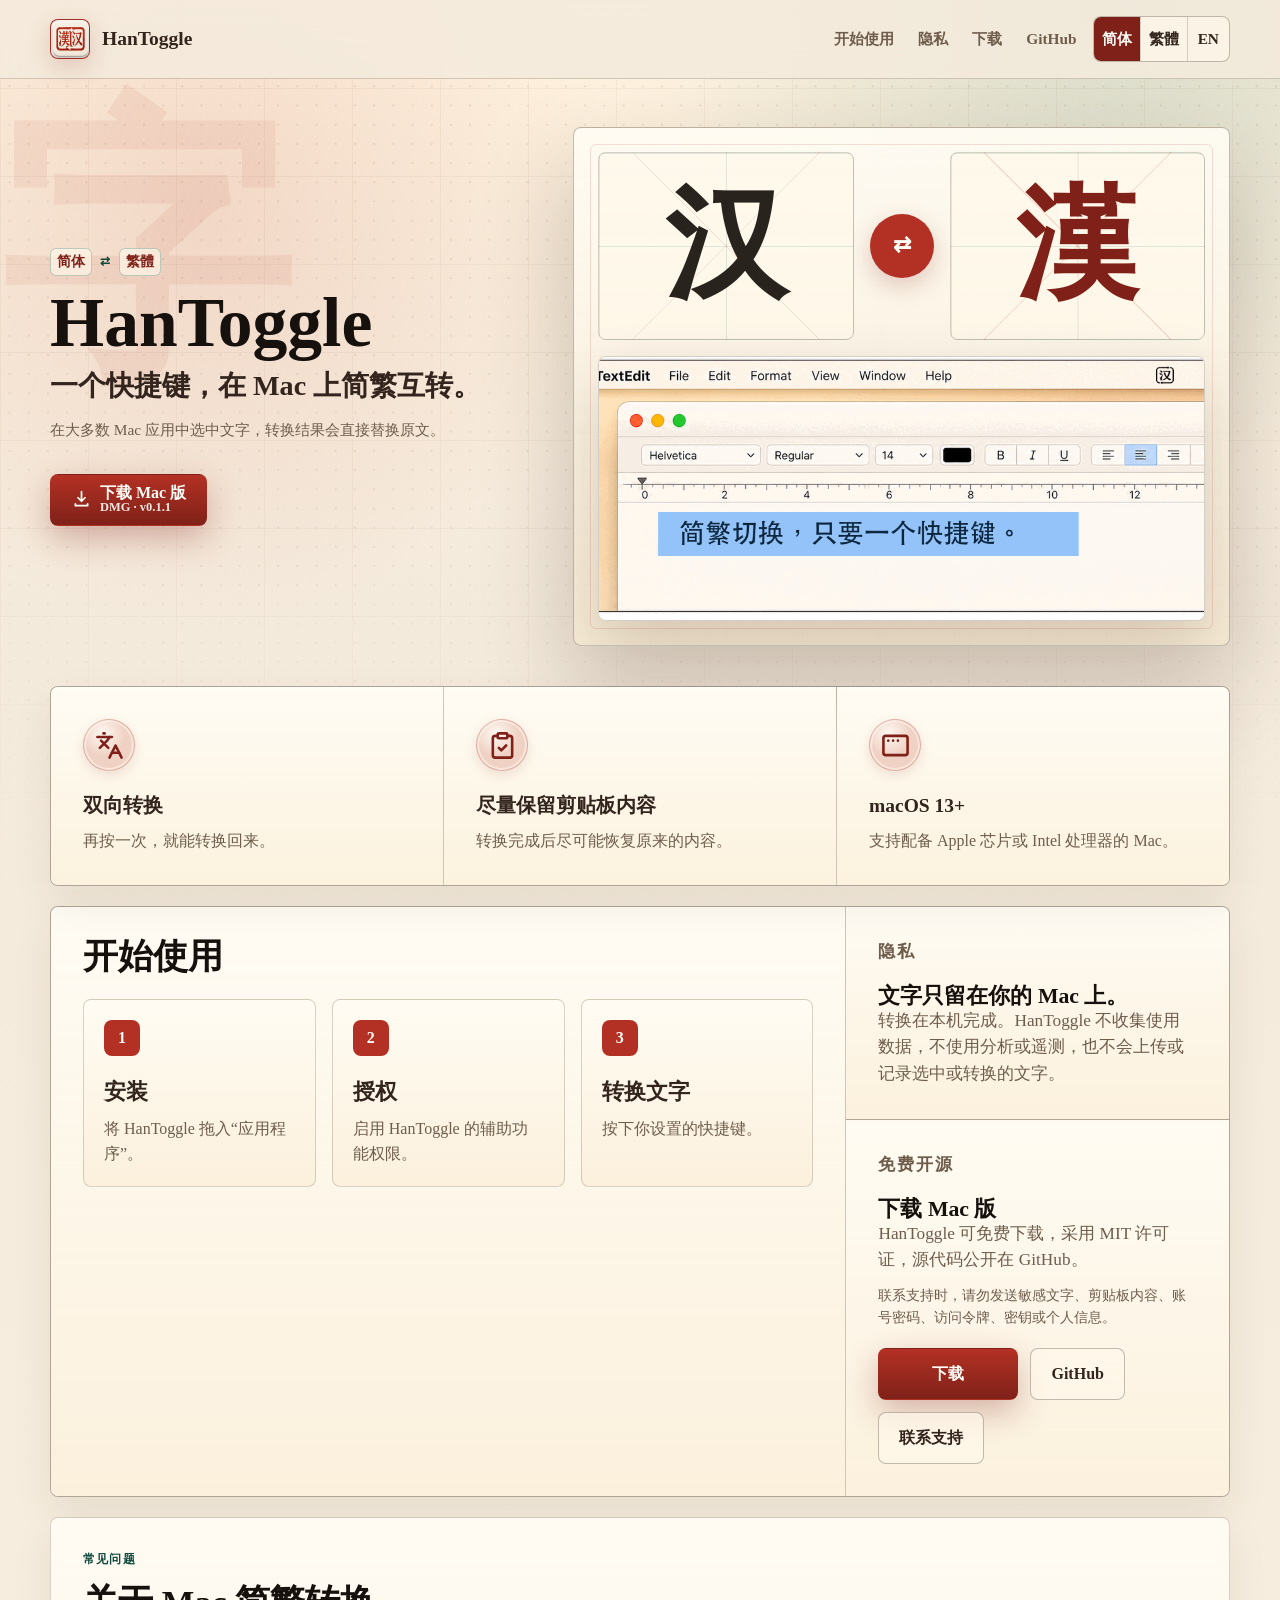
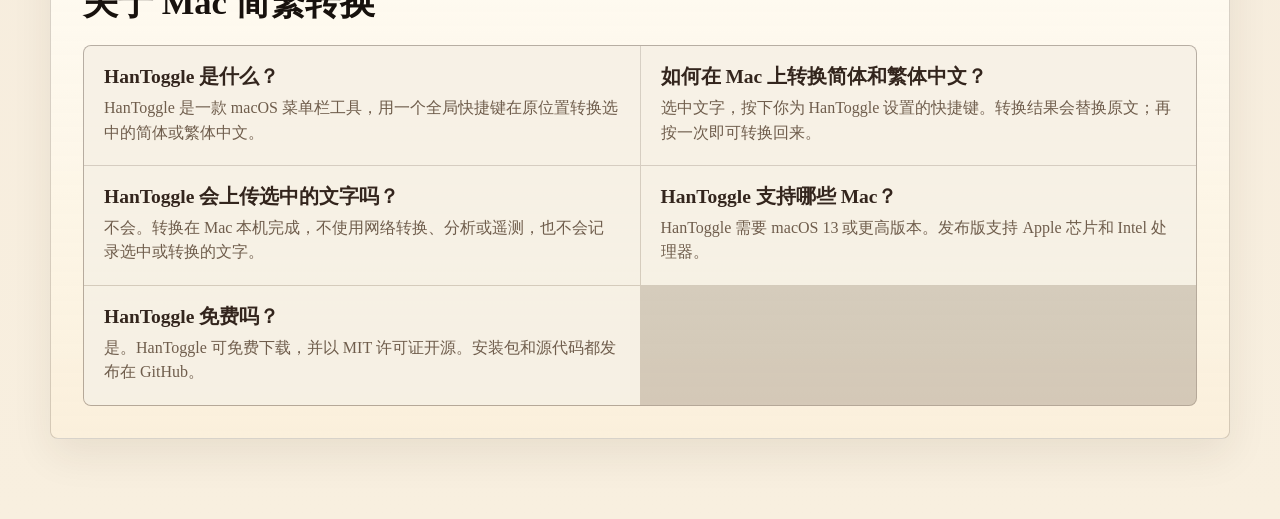
==== commit 46f842d1: "Privacy-harden public release" ====
--- a/docs/index.html
+++ b/docs/index.html
@@ -3,43 +3,90 @@
   <head>
     <meta charset="utf-8">
     <meta name="viewport" content="width=device-width, initial-scale=1">
-    <title>HanToggle - macOS 中文简繁转换</title>
+    <title>HanToggle：Mac 简体繁体转换工具</title>
     <meta
       name="description"
-      content="HanToggle 是一款轻量的 macOS 菜单栏工具。选中一段中文，按下全局快捷键，即可在简体和繁体之间转换。"
+      content="HanToggle 是一款免费开源的 macOS 菜单栏简繁转换工具。选中中文，按下全局快捷键，即可在大多数 Mac 应用中原地转换简体与繁体；文字始终留在本机。"
     >
     <meta name="theme-color" content="#f4eadc">
-    <meta property="og:title" content="HanToggle">
+    <link rel="canonical" href="https://minorole.github.io/HanToggle/">
+    <link rel="alternate" hreflang="zh-Hans" href="https://minorole.github.io/HanToggle/">
+    <link rel="alternate" hreflang="zh-Hant" href="https://minorole.github.io/HanToggle/zh-hant/">
+    <link rel="alternate" hreflang="en" href="https://minorole.github.io/HanToggle/en/">
+    <link rel="alternate" hreflang="x-default" href="https://minorole.github.io/HanToggle/">
+    <meta property="og:title" content="HanToggle：Mac 简体繁体转换工具">
     <meta
       property="og:description"
-      content="在大多数 Mac 应用中选中文字，按下快捷键，转换结果会直接替换原文。"
+      content="选中中文，按下一个全局快捷键，即可在 Mac 上原地转换简体与繁体。免费开源，转换始终在本机完成。"
     >
     <meta property="og:type" content="website">
+    <meta property="og:url" content="https://minorole.github.io/HanToggle/">
+    <meta property="og:site_name" content="HanToggle">
+    <meta property="og:image" content="https://minorole.github.io/HanToggle/assets/hantoggle-social.png">
+    <meta property="og:image:type" content="image/png">
+    <meta property="og:image:width" content="1200">
+    <meta property="og:image:height" content="630">
+    <meta property="og:image:alt" content="HanToggle：在 Mac 上使用一个快捷键转换简体与繁体中文">
+    <meta name="twitter:card" content="summary_large_image">
+    <meta name="twitter:title" content="HanToggle：Mac 简体繁体转换工具">
+    <meta
+      name="twitter:description"
+      content="选中中文，按下一个全局快捷键，即可在 Mac 上原地转换简体与繁体。"
+    >
+    <meta name="twitter:image" content="https://minorole.github.io/HanToggle/assets/hantoggle-social.png">
+    <meta name="twitter:image:alt" content="HanToggle：在 Mac 上使用一个快捷键转换简体与繁体中文">
     <link rel="icon" href="assets/hantoggle-app-icon.png">
     <link rel="apple-touch-icon" href="assets/hantoggle-app-icon.png">
-    <link rel="stylesheet" href="assets/site.css?v=20260711-localization-1">
-    <script src="assets/site.js?v=20260711-copy-2" defer></script>
+    <link rel="stylesheet" href="assets/site.css?v=20260717-discovery-1">
+    <script type="application/ld+json">
+      {
+        "@context": "https://schema.org",
+        "@type": "SoftwareApplication",
+        "@id": "https://minorole.github.io/HanToggle/#softwareapplication",
+        "name": "HanToggle",
+        "description": "一款使用全局快捷键在 Mac 上原地转换简体与繁体中文的免费开源菜单栏工具。",
+        "url": "https://minorole.github.io/HanToggle/",
+        "sameAs": "https://github.com/minorole/HanToggle",
+        "applicationCategory": "UtilitiesApplication",
+        "operatingSystem": "macOS 13 or later",
+        "softwareVersion": "0.1.1",
+        "downloadUrl": "https://github.com/minorole/HanToggle/releases/download/v0.1.1/HanToggle-0.1.1.dmg",
+        "license": "https://github.com/minorole/HanToggle/blob/main/LICENSE",
+        "image": "https://minorole.github.io/HanToggle/assets/hantoggle-social.png",
+        "isAccessibleForFree": true,
+        "featureList": [
+          "使用可配置的全局快捷键转换选中的中文",
+          "支持简体与繁体双向转换",
+          "本机转换，不使用分析或遥测",
+          "转换完成后尽可能恢复原来的剪贴板内容"
+        ],
+        "offers": {
+          "@type": "Offer",
+          "price": "0",
+          "priceCurrency": "USD",
+          "url": "https://github.com/minorole/HanToggle/releases/tag/v0.1.1"
+        }
+      }
+    </script>
   </head>
   <body>
-    <a class="skip-link" href="#main" data-i18n="skipLink">跳到内容</a>
-
-    <header class="site-header" aria-label="主导航" data-i18n-aria-label="primaryNavigation">
-      <a class="brand" href="#top" aria-label="HanToggle 主页" data-i18n-aria-label="homeLabel">
+    <a class="skip-link" href="#main">跳到内容</a>
+
+    <header class="site-header" aria-label="主导航">
+      <a class="brand" href="./#top" aria-label="HanToggle 主页">
         <img src="assets/hantoggle-app-icon.png" alt="" width="40" height="40">
         <span>HanToggle</span>
       </a>
-      <nav class="nav-links" aria-label="网站链接" data-i18n-aria-label="siteLinks">
-        <a href="#setup" data-i18n="navSetup">开始使用</a>
-        <a href="#privacy" data-i18n="navPrivacy">隐私</a>
-        <a href="https://github.com/minorole/HanToggle/releases/download/v0.1.0/HanToggle-0.1.0.dmg" data-i18n="download">下载</a>
+      <nav class="nav-links" aria-label="网站链接">
+        <a href="#setup">开始使用</a>
+        <a href="#privacy">隐私</a>
+        <a href="https://github.com/minorole/HanToggle/releases/download/v0.1.1/HanToggle-0.1.1.dmg">下载</a>
         <a href="https://github.com/minorole/HanToggle">GitHub</a>
-        <button
-          class="language-toggle"
-          type="button"
-          data-language-toggle
-          aria-label="切换到繁體中文"
-          title="切换到繁體中文"
-        >繁體</button>
+        <span class="language-links" role="group" aria-label="语言">
+          <span class="language-current" aria-current="page">简体</span>
+          <a href="zh-hant/" hreflang="zh-Hant" lang="zh-Hant">繁體</a>
+          <a href="en/" hreflang="en" lang="en">EN</a>
+        </span>
       </nav>
     </header>
 
@@ -52,14 +99,13 @@
             <span lang="zh-Hant">繁體</span>
           </p>
           <h1 id="hero-title">HanToggle</h1>
-          <p class="lede" data-i18n="heroLede">一个快捷键，简繁互转。</p>
-          <p class="hero-text" data-i18n="heroText">在大多数 Mac 应用中选中文字，转换结果会直接替换原文。</p>
-          <div class="actions" aria-label="主要操作" data-i18n-aria-label="primaryActions">
+          <p class="lede">一个快捷键，在 Mac 上简繁互转。</p>
+          <p class="hero-text">在大多数 Mac 应用中选中文字，转换结果会直接替换原文。</p>
+          <div class="actions" role="group" aria-label="主要操作">
             <a
               class="button button-primary"
-              href="https://github.com/minorole/HanToggle/releases/download/v0.1.0/HanToggle-0.1.0.dmg"
-              aria-label="下载 HanToggle 0.1.0 Mac 版（DMG）"
-              data-i18n-aria-label="heroDownloadLabel"
+              href="https://github.com/minorole/HanToggle/releases/download/v0.1.1/HanToggle-0.1.1.dmg"
+              aria-label="下载 HanToggle 0.1.1 Mac 版（DMG）"
             >
               <span class="button-icon" aria-hidden="true">
                 <svg viewBox="0 0 24 24" focusable="false">
@@ -67,14 +113,14 @@
                 </svg>
               </span>
               <span class="button-copy">
-                <span class="button-label" data-i18n="downloadForMac">下载 Mac 版</span>
-                <span class="button-note">DMG · v0.1.0</span>
+                <span class="button-label">下载 Mac 版</span>
+                <span class="button-note">DMG · v0.1.1</span>
               </span>
             </a>
           </div>
         </div>
 
-        <div class="workflow-stage" aria-label="HanToggle 操作预览" data-i18n-aria-label="workflowPreview">
+        <div class="workflow-stage" role="group" aria-label="HanToggle 操作预览">
           <div class="specimen-band" aria-hidden="true">
             <div class="glyph-card">
               <span lang="zh-Hans">汉</span>
@@ -89,7 +135,6 @@
             <img
               src="assets/hantoggle-workflow.gif"
               alt="HanToggle 操作预览：按下 Control + Option + H，转换选中的中文。"
-              data-i18n-alt="workflowAlt"
               width="960"
               height="418"
             >
@@ -97,8 +142,8 @@
         </div>
       </section>
 
-      <section class="details-section" aria-label="HanToggle 要点" data-i18n-aria-label="essentials">
-        <div class="proof-strip" aria-label="主要特点" data-i18n-aria-label="keyBenefits">
+      <section class="details-section" aria-label="HanToggle 要点">
+        <div class="proof-strip" role="group" aria-label="主要特点">
           <article>
             <span class="proof-icon" aria-hidden="true">
               <svg viewBox="0 0 24 24" focusable="false">
@@ -110,8 +155,8 @@
                 <path d="M14 18h6"></path>
               </svg>
             </span>
-            <h2 data-i18n="twoWayTitle">双向转换</h2>
-            <p data-i18n="twoWayText">再按一次，就能转换回来。</p>
+            <h2>双向转换</h2>
+            <p>再按一次，就能转换回来。</p>
           </article>
           <article>
             <span class="proof-icon" aria-hidden="true">
@@ -121,8 +166,8 @@
                 <path d="m9 14 2 2 4-4"></path>
               </svg>
             </span>
-            <h2 data-i18n="clipboardTitle">保留剪贴板内容</h2>
-            <p data-i18n="clipboardText">转换完成后恢复原来的内容。</p>
+            <h2>尽量保留剪贴板内容</h2>
+            <p>转换完成后尽可能恢复原来的内容。</p>
           </article>
           <article>
             <span class="proof-icon" aria-hidden="true">
@@ -134,30 +179,30 @@
               </svg>
             </span>
             <h2>macOS 13+</h2>
-            <p data-i18n="compatibilityText">支持配备 Apple 芯片或 Intel 处理器的 Mac。</p>
+            <p>支持配备 Apple 芯片或 Intel 处理器的 Mac。</p>
           </article>
         </div>
 
         <div class="details-grid">
           <section class="setup-section" id="setup" aria-labelledby="setup-title">
             <div class="section-heading">
-              <h2 id="setup-title" data-i18n="setupTitle">开始使用</h2>
+              <h2 id="setup-title">开始使用</h2>
             </div>
             <div class="setup-steps">
               <article>
                 <span class="step-number">1</span>
-                <h3 data-i18n="installTitle">安装</h3>
-                <p data-i18n="installText">将 HanToggle 拖入“应用程序”。</p>
+                <h3>安装</h3>
+                <p>将 HanToggle 拖入“应用程序”。</p>
               </article>
               <article>
                 <span class="step-number">2</span>
-                <h3 data-i18n="allowTitle">授权</h3>
-                <p data-i18n="allowText">启用 HanToggle 的辅助功能权限。</p>
+                <h3>授权</h3>
+                <p>启用 HanToggle 的辅助功能权限。</p>
               </article>
               <article>
                 <span class="step-number">3</span>
-                <h3 data-i18n="toggleTitle">转换文字</h3>
-                <p data-i18n="toggleText">按下你设置的快捷键。</p>
+                <h3>转换文字</h3>
+                <p>按下你设置的快捷键。</p>
               </article>
             </div>
           </section>
@@ -165,33 +210,60 @@
           <div class="details-stack">
             <section class="privacy-section" id="privacy" aria-labelledby="privacy-title">
               <div>
-                <p class="eyebrow" data-i18n="privateEyebrow">隐私</p>
-                <h2 id="privacy-title" data-i18n="privacyTitle">文字只留在你的 Mac 上。</h2>
+                <p class="eyebrow">隐私</p>
+                <h2 id="privacy-title">文字只留在你的 Mac 上。</h2>
               </div>
-              <p data-i18n="privacyText">不收集使用数据，不上传或记录你的文字。</p>
+              <p>转换在本机完成。HanToggle 不收集使用数据，不使用分析或遥测，也不会上传或记录选中或转换的文字。</p>
             </section>
 
             <section class="download-section" aria-labelledby="download-title">
               <div>
-                <p class="eyebrow" data-i18n="openSource">开源</p>
-                <h2 id="download-title" data-i18n="downloadForMacTitle">下载 Mac 版</h2>
-                <p data-i18n="licenseText">采用 MIT 许可证，源代码公开在 GitHub。</p>
-                <p class="support-note" data-i18n="supportNote">联系支持时，请勿发送敏感文字、剪贴板内容、账号密码、访问令牌、密钥或个人信息。</p>
+                <p class="eyebrow">免费开源</p>
+                <h2 id="download-title">下载 Mac 版</h2>
+                <p>HanToggle 可免费下载，采用 MIT 许可证，源代码公开在 GitHub。</p>
+                <p class="support-note">联系支持时，请勿发送敏感文字、剪贴板内容、账号密码、访问令牌、密钥或个人信息。</p>
               </div>
               <div class="download-actions">
                 <a
                   class="button button-primary"
-                  href="https://github.com/minorole/HanToggle/releases/download/v0.1.0/HanToggle-0.1.0.dmg"
-                  data-i18n="download"
+                  href="https://github.com/minorole/HanToggle/releases/download/v0.1.1/HanToggle-0.1.1.dmg"
                 >下载</a>
                 <a class="button button-secondary" href="https://github.com/minorole/HanToggle">GitHub</a>
-                <a class="button button-secondary" href="mailto:hi@minor-role.com" data-i18n="support">联系支持</a>
+                <a class="button button-secondary" href="mailto:hi@minor-role.com">联系支持</a>
               </div>
             </section>
           </div>
         </div>
+
+        <section class="faq-section" id="faq" aria-labelledby="faq-title">
+          <div class="section-heading">
+            <p class="eyebrow">常见问题</p>
+            <h2 id="faq-title">关于 Mac 简繁转换</h2>
+          </div>
+          <div class="faq-list">
+            <article>
+              <h3>HanToggle 是什么？</h3>
+              <p>HanToggle 是一款 macOS 菜单栏工具，用一个全局快捷键在原位置转换选中的简体或繁体中文。</p>
+            </article>
+            <article>
+              <h3>如何在 Mac 上转换简体和繁体中文？</h3>
+              <p>选中文字，按下你为 HanToggle 设置的快捷键。转换结果会替换原文；再按一次即可转换回来。</p>
+            </article>
+            <article>
+              <h3>HanToggle 会上传选中的文字吗？</h3>
+              <p>不会。转换在 Mac 本机完成，不使用网络转换、分析或遥测，也不会记录选中或转换的文字。</p>
+            </article>
+            <article>
+              <h3>HanToggle 支持哪些 Mac？</h3>
+              <p>HanToggle 需要 macOS 13 或更高版本。发布版支持 Apple 芯片和 Intel 处理器。</p>
+            </article>
+            <article>
+              <h3>HanToggle 免费吗？</h3>
+              <p>是。HanToggle 可免费下载，并以 MIT 许可证开源。安装包和源代码都发布在 GitHub。</p>
+            </article>
+          </div>
+        </section>
       </section>
     </main>
-
   </body>
 </html>
--- a/docs/assets/site.css
+++ b/docs/assets/site.css
@@ -131,6 +131,11 @@
   color: var(--cinnabar);
 }
 
+a:focus-visible {
+  outline: 0.1875rem solid var(--cinnabar);
+  outline-offset: 0.125rem;
+}
+
 h1,
 h2,
 h3,
@@ -223,28 +228,39 @@
   background: rgba(255, 248, 234, 0.72);
 }
 
-.language-toggle {
-  min-width: 3.75rem;
+.language-links {
+  display: inline-flex;
+  align-items: stretch;
   min-height: 2.75rem;
-  padding: var(--space-0) var(--space-3);
+  overflow: hidden;
   border: 1px solid var(--line-strong);
   border-radius: var(--radius);
   background: rgba(255, 248, 234, 0.72);
   color: var(--ink-soft);
-  font: inherit;
   font-weight: 800;
-  cursor: pointer;
-}
-
-.language-toggle:hover {
-  border-color: rgba(127, 33, 25, 0.42);
+}
+
+.nav-links .language-links a,
+.language-current {
+  display: grid;
+  place-items: center;
+  min-width: 2.65rem;
+  min-height: 2.75rem;
+  padding: var(--space-0) var(--space-2);
+  border-radius: var(--space-0);
+}
+
+.language-links > * + * {
+  border-left: 1px solid var(--line);
+}
+
+.nav-links .language-links a:hover {
   background: rgba(255, 252, 245, 0.9);
-  color: var(--cinnabar-deep);
-}
-
-.language-toggle:focus-visible {
-  outline: 0.1875rem solid rgba(179, 49, 36, 0.36);
-  outline-offset: 0.125rem;
+}
+
+.language-current {
+  background: var(--cinnabar-deep);
+  color: var(--white-ink);
 }
 
 .hero {
@@ -686,6 +702,54 @@
   font-size: var(--text-sm) !important;
 }
 
+.faq-section {
+  padding: var(--panel-padding);
+  border: 1px solid var(--line);
+  border-radius: var(--radius);
+  background:
+    linear-gradient(180deg, rgba(255, 253, 247, 0.76), rgba(248, 235, 211, 0.62)),
+    var(--paper);
+  box-shadow: 0 var(--space-4) var(--space-8) rgba(55, 35, 19, 0.08);
+}
+
+.faq-section .section-heading {
+  margin-bottom: var(--space-6);
+}
+
+.faq-section .section-heading h2 {
+  margin-bottom: var(--space-0);
+  font-family: var(--font-site);
+  font-size: clamp(1.65rem, 2.7vw, 2.35rem);
+  line-height: var(--leading-tight);
+}
+
+.faq-list {
+  display: grid;
+  grid-template-columns: repeat(2, minmax(0, 1fr));
+  gap: 1px;
+  overflow: hidden;
+  border: 1px solid var(--line);
+  border-radius: var(--radius);
+  background: var(--line);
+}
+
+.faq-list article {
+  padding: var(--space-5);
+  background: rgba(255, 250, 239, 0.8);
+}
+
+.faq-list h3 {
+  margin-bottom: var(--space-2);
+  color: var(--ink-soft);
+  font-size: var(--text-xl);
+  line-height: var(--leading-snug);
+}
+
+.faq-list p {
+  margin-bottom: var(--space-0);
+  color: var(--muted);
+}
+
 @media (min-width: 1120px) {
   :root {
     --text-display: clamp(4.35rem, 5.4vw, 5.15rem);
@@ -879,7 +943,8 @@
   }
 
   .proof-strip,
-  .setup-steps {
+  .setup-steps,
+  .faq-list {
     grid-template-columns: repeat(auto-fit, minmax(12.5rem, 1fr));
   }
 
@@ -889,6 +954,10 @@
 
   .setup-steps article {
     min-height: auto;
+    padding: var(--space-4);
+  }
+
+  .faq-list article {
     padding: var(--space-4);
   }
 
